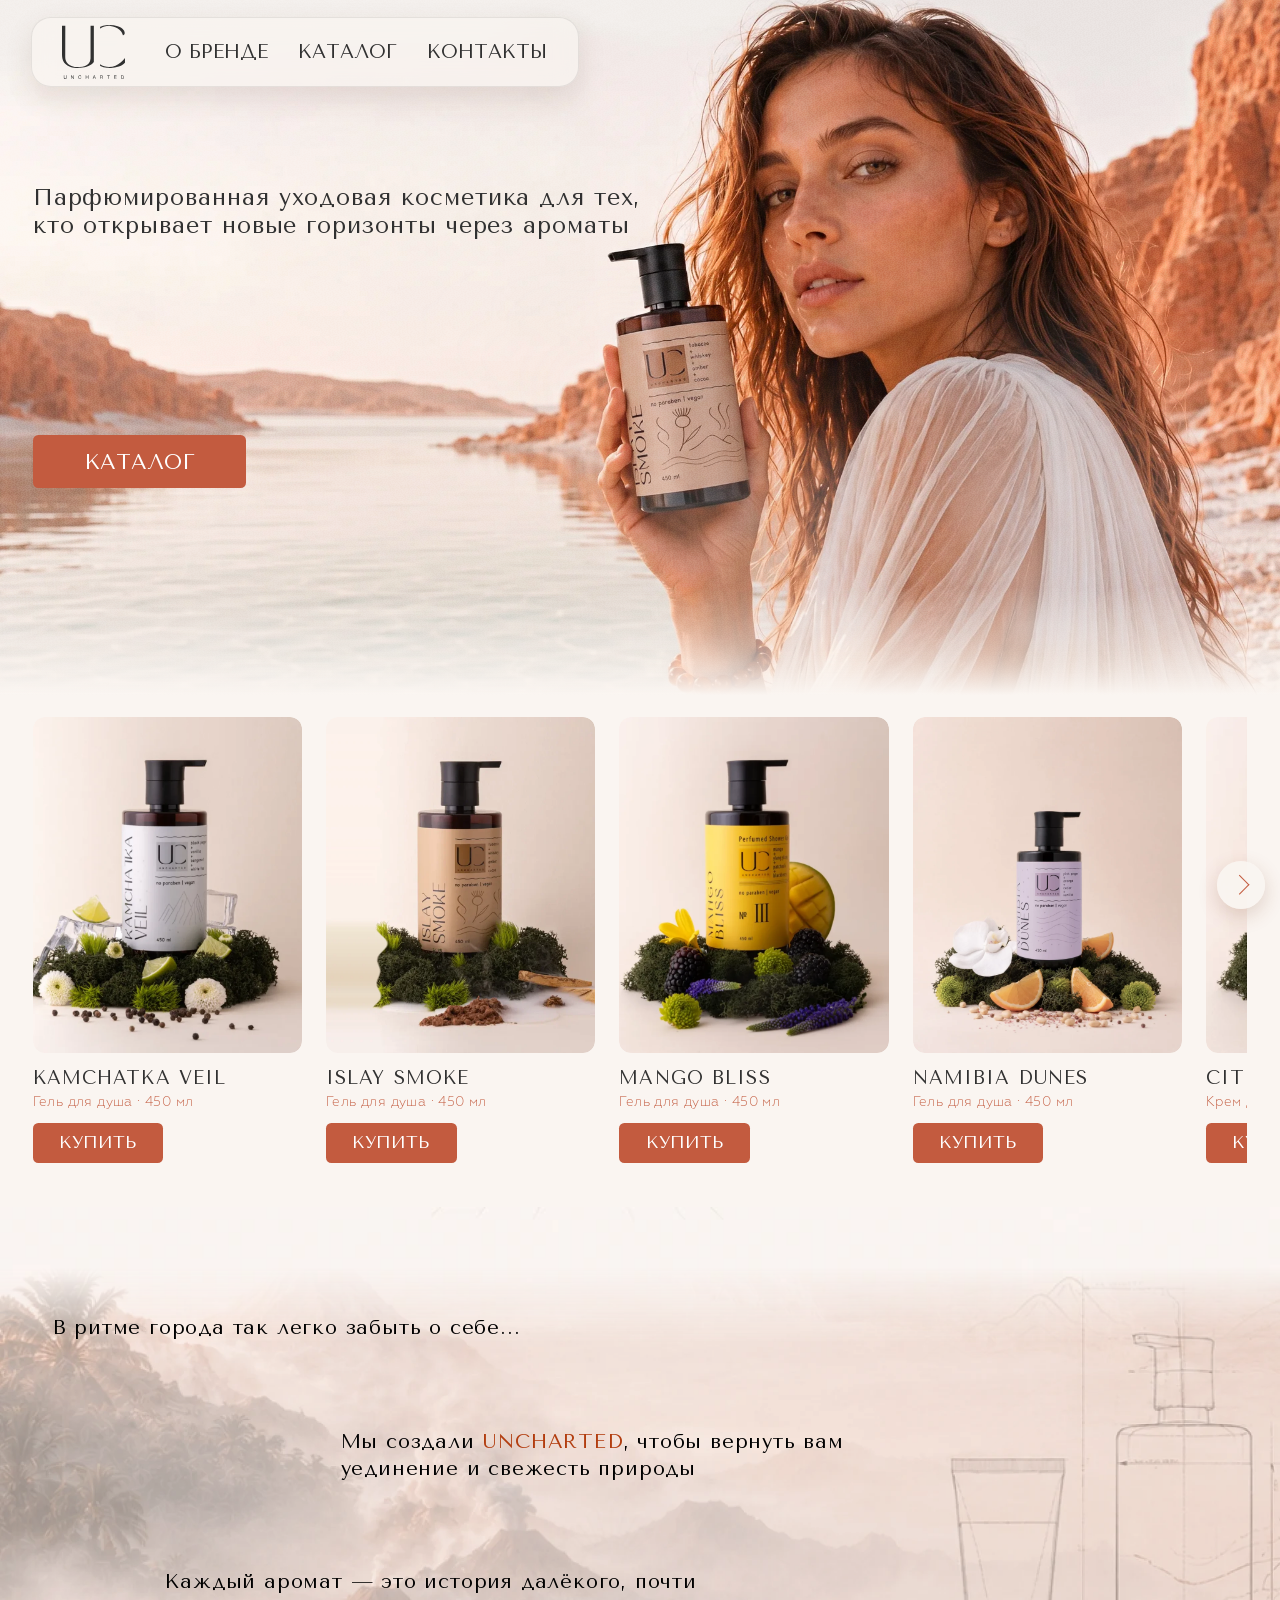
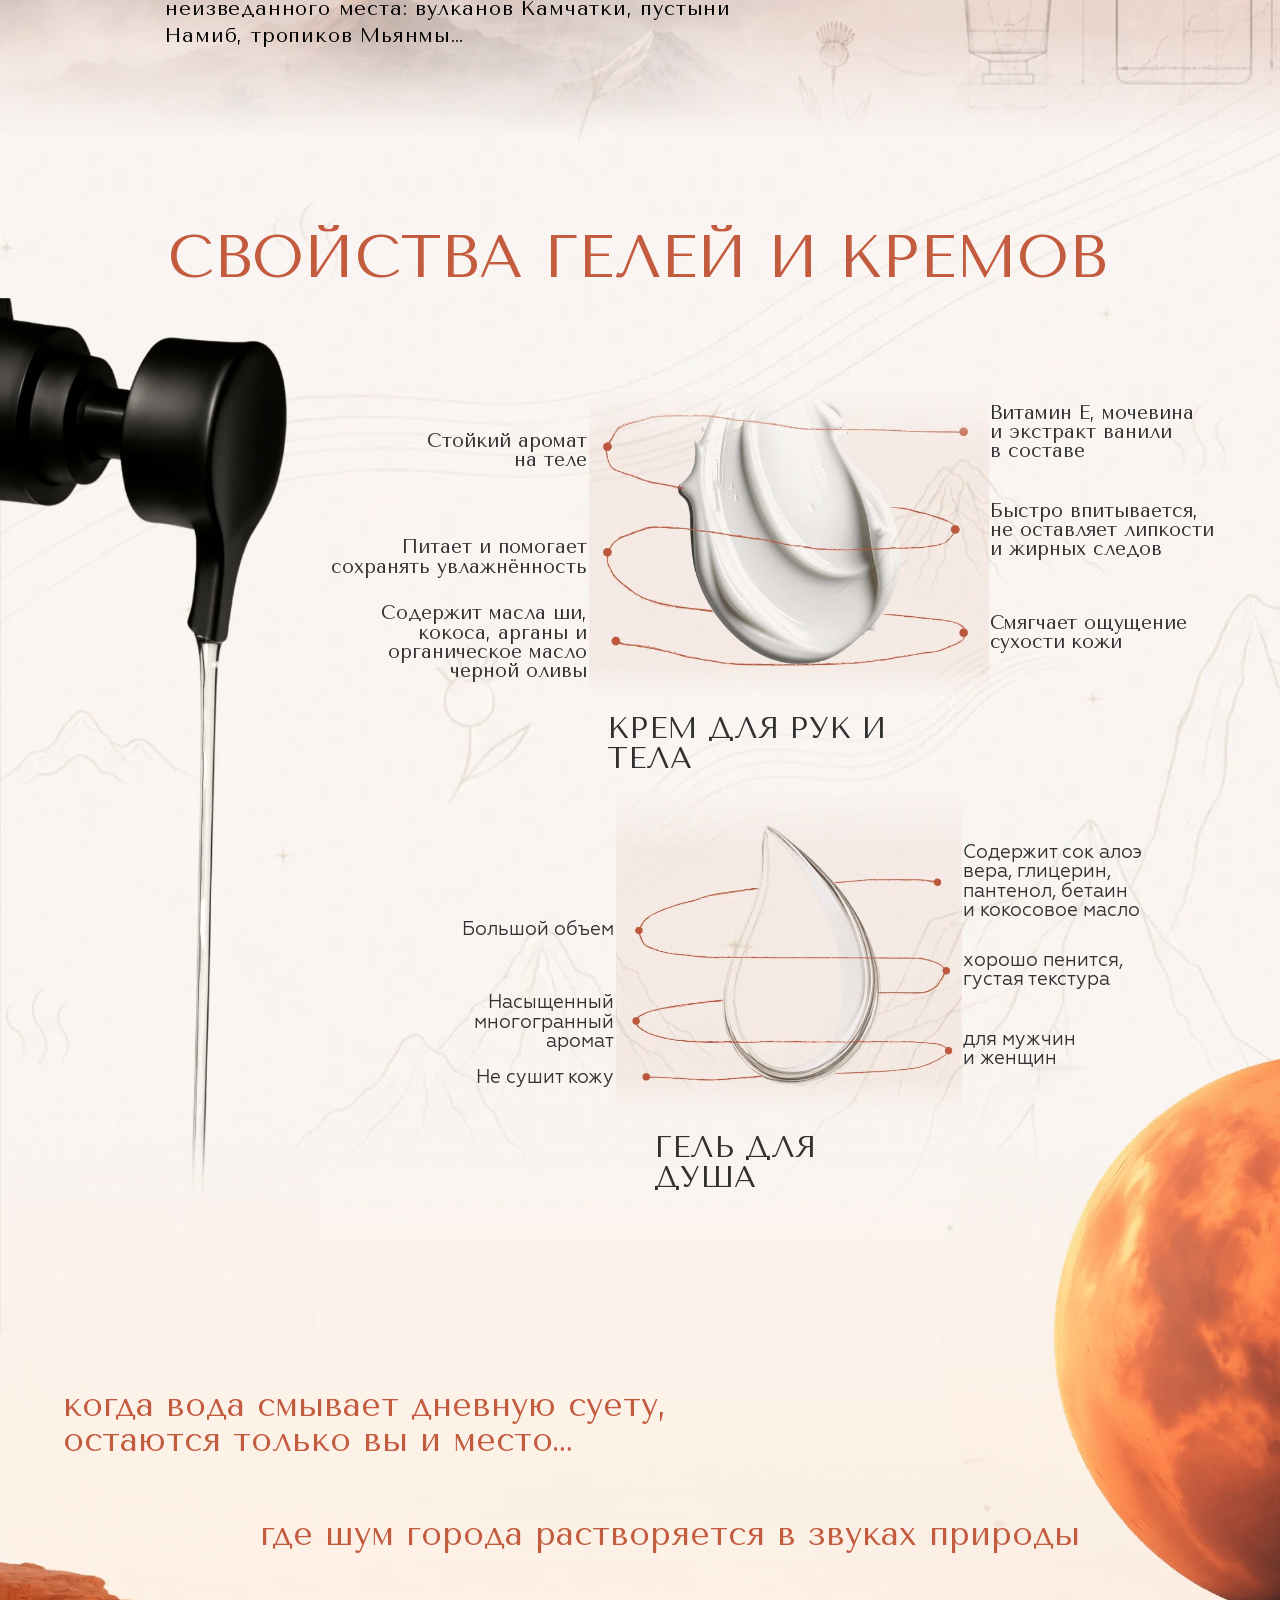
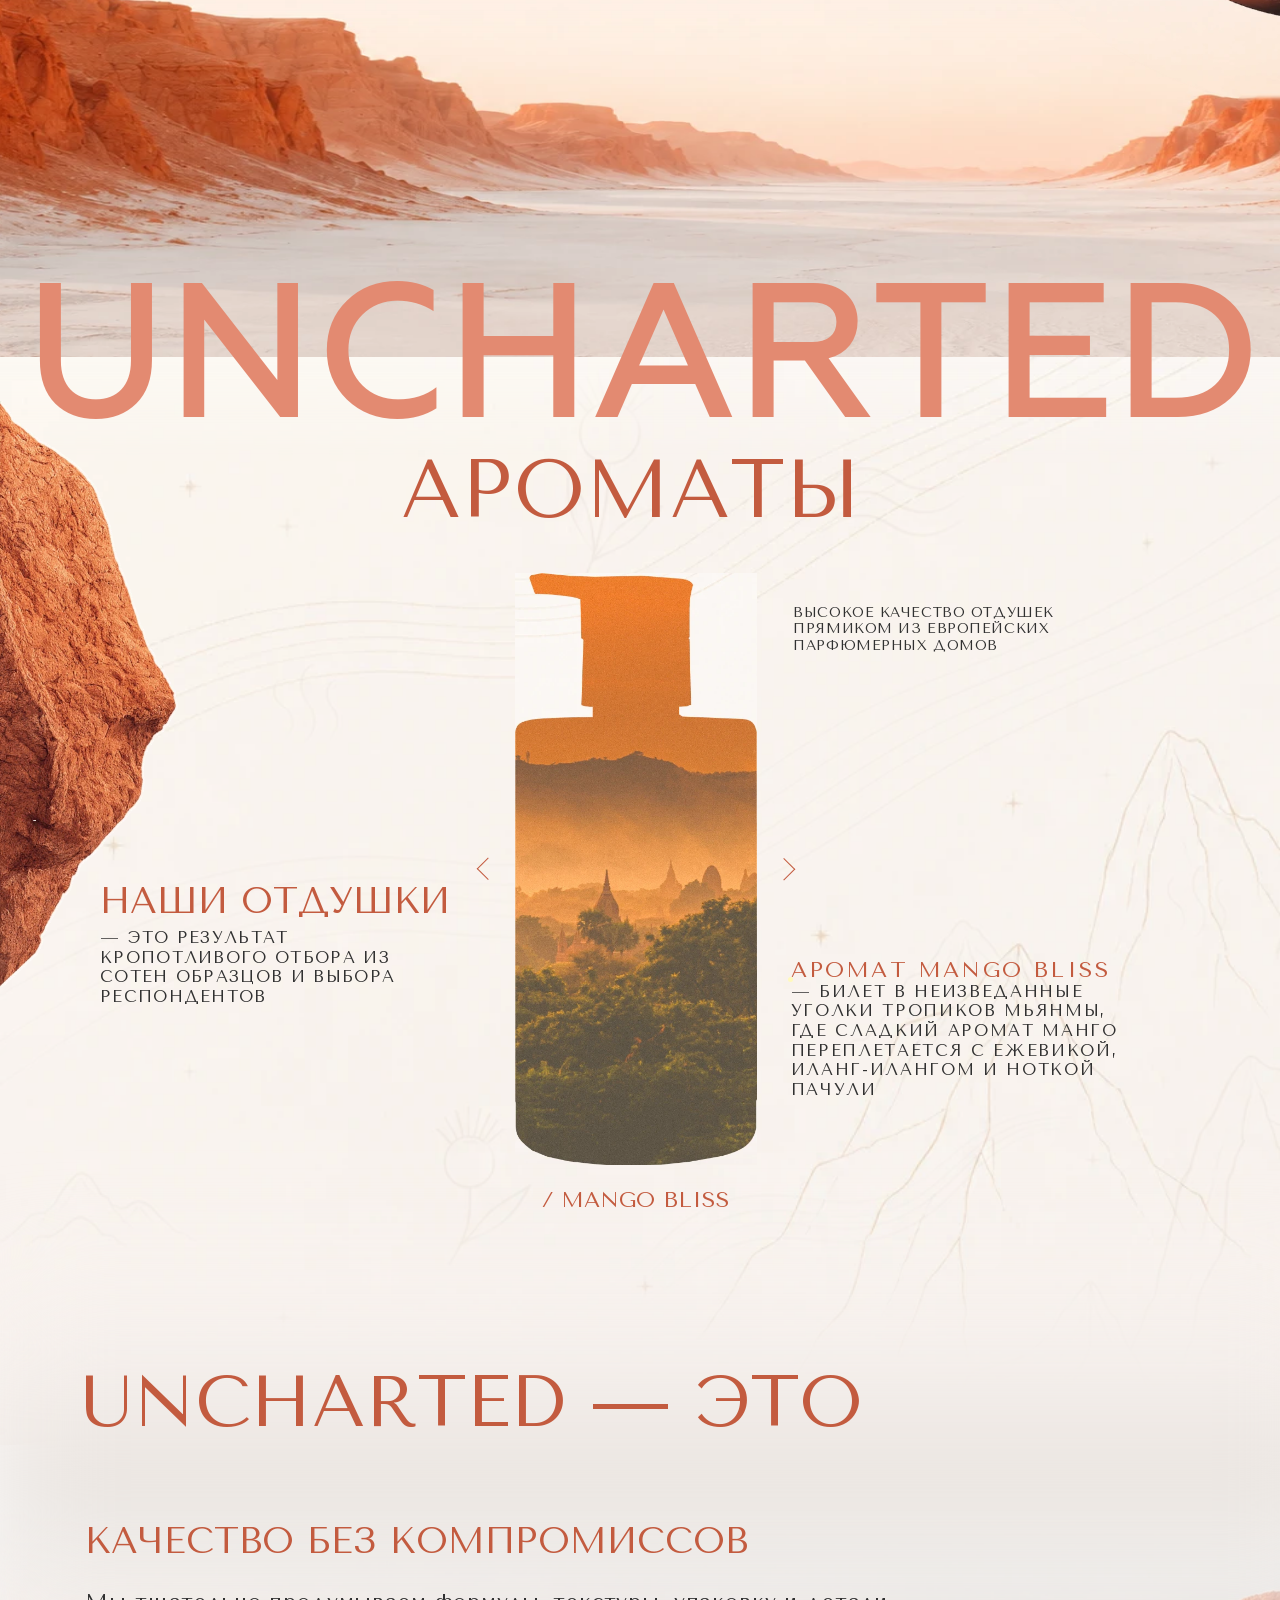
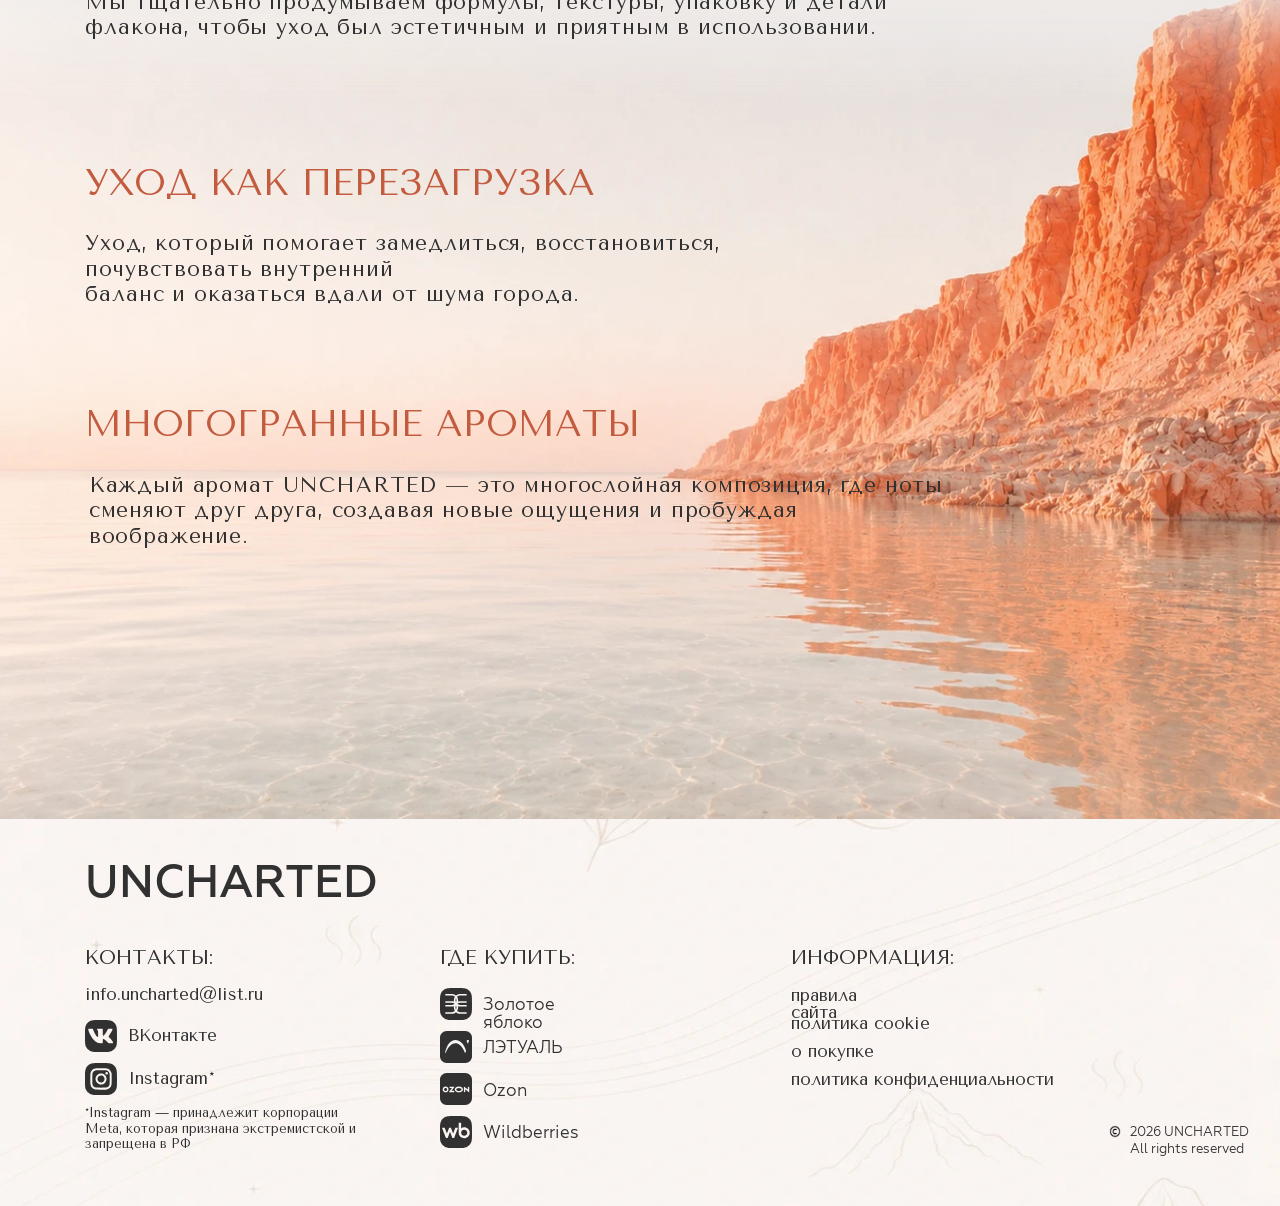
==== index.html @ 475e5008 "Align mobile intro text with background" ====
<!DOCTYPE html>
<html lang="ru">
<head>
<meta charset="UTF-8">
<meta name="viewport" content="width=device-width, initial-scale=1, viewport-fit=cover">
<title>UNCHARTED — парфюмированная уходовая косметика</title>
<meta name="description" content="UNCHARTED — парфюмированные гели для душа и кремы для рук и тела. Каждый аромат — история далёкого места: Камчатка, пустыня Намиб, тропики Мьянмы.">
<meta name="theme-color" content="#F1EBE6">
<link rel="canonical" href="https://unchartedcosmetics.ru/">
<meta property="og:title" content="UNCHARTED — парфюмированная уходовая косметика">
<meta property="og:description" content="Ароматы дальних, почти неизведанных мест: гели для душа и кремы для рук и тела.">
<meta property="og:type" content="website">
<meta property="og:url" content="https://unchartedcosmetics.ru/">
<meta property="og:image" content="https://unchartedcosmetics.ru/public/images/og.jpg">
<meta property="og:image:width" content="1200">
<meta property="og:image:height" content="630">
<meta property="og:locale" content="ru_RU">
<meta name="twitter:card" content="summary_large_image">
<meta name="twitter:title" content="UNCHARTED — парфюмированная уходовая косметика">
<meta name="twitter:description" content="Ароматы дальних, почти неизведанных мест: гели для душа и кремы для рук и тела.">
<meta name="twitter:image" content="https://unchartedcosmetics.ru/public/images/og.jpg">
<link rel="icon" type="image/svg+xml" href="public/images/logo.svg">
<link rel="preload" as="image" href="public/images/m/hero-woman.webp" media="(max-width: 768px)">
<link rel="preload" as="image" href="public/images/render/hero-woman.webp" media="(min-width: 1200px)">
<link rel="stylesheet" href="styles.css?v=20260717-2">
<link rel="stylesheet" href="mobile.css?v=20260717-15">
<link rel="stylesheet" href="anim.css?v=20260717-4">
<script type="application/ld+json">
{
  "@context": "https://schema.org",
  "@graph": [
    {
      "@type": "WebSite",
      "@id": "https://unchartedcosmetics.ru/#website",
      "url": "https://unchartedcosmetics.ru/",
      "name": "UNCHARTED",
      "description": "Парфюмированная уходовая косметика, вдохновлённая дальними местами.",
      "inLanguage": "ru-RU",
      "publisher": { "@id": "https://unchartedcosmetics.ru/#organization" }
    },
    {
      "@type": "Organization",
      "@id": "https://unchartedcosmetics.ru/#organization",
      "name": "UNCHARTED",
      "url": "https://unchartedcosmetics.ru/",
      "logo": "https://unchartedcosmetics.ru/public/images/logo.svg",
      "sameAs": [
        "https://vk.com/unchartedcosmetics",
        "https://www.instagram.com/uncharted_cosmetics/"
      ]
    }
  ]
}
</script>
</head>
<body>

<!-- фиксированная полупрозрачная шапка (Figma header) -->
<header class="topbar" id="topbar">
  <a class="tb-logo" href="#" data-scroll="0" aria-label="UNCHARTED — наверх"><img src="public/images/logo.svg" alt="UNCHARTED"></a>
  <nav class="tb-nav" aria-label="Основная навигация">
    <a class="tb-link" href="#" data-scroll="6849">о бренде</a>
    <a class="tb-link" href="catalog.html">каталог</a>
    <a class="tb-link" href="#" data-scroll="8428">контакты</a>
  </nav>
</header>

<main class="page" id="desktop-main">

  <!-- 521:582 catalog texture bg -->
  <img class="abs n582" src="public/images/521-582.webp" alt="" loading="lazy">

  <!-- hero bg — фото модели с флаконом (Figma 825:21) -->
  <div class="abs n591"></div>
  <canvas class="abs hero-grain" data-shader="grain"></canvas>
  <!-- атмосферный туман у модели (Magic FBM mist → MIST_FRAG) -->
  <canvas class="abs hero-fog" data-shader="fog"></canvas>

  <!-- 521:592 aromas bg -->
  <img class="abs n592" src="public/images/521-592.webp" alt="" loading="lazy">
  <div class="abs aromas-texture" aria-hidden="true"></div>

  <!-- 521:593 cream rectangle -->
  <div class="abs n593"></div>
  <div class="abs hero-fade"></div>

  <!-- 521:607 canyon valley bg -->
  <img class="abs n607" src="public/images/adj/521-607-adj.webp" alt="" loading="lazy">

  <!-- 521:608 gradient blur -->
  <div class="abs n608"></div>

  <!-- 521:609 -->
  <h1 class="t n609">Парфюмированная уходовая косметика для тех,<br>кто открывает новые горизонты через ароматы</h1>

  <!-- 521:610 каталог button -->
  <a class="btn n610" href="catalog.html"><span>каталог</span></a>

  <!-- 521:612 shore bg -->
  <img class="abs n612" src="public/images/521-612.webp" alt="" loading="lazy">

  <!-- 521:613 footer texture -->
  <img class="abs n613" src="public/images/521-613.webp" alt="" loading="lazy">

  <!-- декоративный фон интро: туманные пейзажи + лайн-арт эскизы (Figma 825:20) -->
  <img class="abs intro-bg" src="public/images/render/intro-bg.webp" alt="" loading="lazy">

  <!-- 521:617-619 intro -->
  <p class="t n617">В ритме города так легко забыть о себе...</p>
  <p class="t n618">Мы создали <span class="brand">UNCHARTED</span>, чтобы вернуть вам уединение и свежесть природы</p>
  <p class="t n619">Каждый аромат — это история далёкого, почти неизведанного места: вулканов Камчатки, пустыни Намиб, тропиков Мьянмы…</p>

  <!-- 521:620-624 aromas texts -->
  <p class="t up n620">НАШИ ОТДУШКИ</p>
  <p class="t up n621">— ЭТО результат<br>кропотливого отбора из<br>сотен образцов и выбора<br>респондентов</p>
  <p class="t n622">/ MANGO BLISS</p>
  <p class="t up n623">высокое качество отдушек прямиком из европейских парфюмерных домов</p>
  <p class="t up n624"><span class="ts4">аромат MANGO BLISS</span><br><span class="ts6">— </span><span class="ts7">билет в неизведанные<br>уголки тропиков мьянмы,<br>где сладкий аромат манго<br>переплетается с ежевикой,<br>иланг-илангом и ноткой<br>пачули</span></p>

  <!-- 521:625 bottle mask group -->
  <div class="abs n625 bottle-stage">
    <img class="bottle-fallback" src="public/images/render/bottle-625.webp" alt="" loading="lazy">
    <canvas class="bottle-canvas" data-shader="morph"></canvas>
    <button class="car-arrow car-prev" aria-label="Предыдущий аромат"></button>
    <button class="car-arrow car-next" aria-label="Следующий аромат"></button>
  </div>

  <!-- 521:628 dot -->
  <div class="abs n628"></div>

  <!-- 521:629 АРОМАТЫ -->
  <h2 class="t up n629" id="desktop-aromas-title">АРОМАТЫ</h2>

  <!-- 521:630 giant uncharted -->
  <p class="t up n630">uncharted</p>

  <!-- 521:631-637 UNCHARTED — ЭТО -->
  <p class="t n631">КАЧЕСТВО БЕЗ КОМПРОМИССОВ</p>
  <p class="t n632">МНОГОГРАННЫЕ АРОМАТЫ</p>
  <p class="t n633">УХОД КАК ПЕРЕЗАГРУЗКА</p>
  <h2 class="t n634">UNCHARTED — ЭТО</h2>
  <p class="t n635">Мы тщательно продумываем формулы, текстуры, упаковку и детали флакона, чтобы уход был эстетичным и приятным в использовании.</p>
  <p class="t n636">Каждый аромат UNCHARTED — это многослойная композиция, где ноты сменяют друг друга, создавая новые ощущения и пробуждая воображение.</p>
  <p class="t n637">Уход, который помогает замедлиться, восстановиться, почувствовать внутренний<br>баланс и оказаться вдали от шума города.</p>

  <!-- footer -->
  <p class="t up n638">uncharted</p>
  <p class="t up n639">Информация:</p>
  <a class="t n640" href="mailto:info.uncharted@list.ru">info.uncharted@list.ru</a>
  <a class="t n641" href="offer.html">о покупке</a>
  <a class="t n642" href="cookie.html">политика cookie</a>
  <a class="t n643" href="license.html">правила сайта</a>
  <a class="t n644" href="privacy.html">политика конфиденциальности</a>
  <a class="t n645" href="#" data-link="vk">ВКонтакте</a>
  <a class="t n646" href="#" data-link="instagram">Instagram<span class="social-asterisk" aria-hidden="true">*</span></a>
  <img class="abs n647" src="public/images/icon-647.svg" alt="" loading="lazy">
  <img class="abs n651" src="public/images/icon-651.svg" alt="" loading="lazy">
  <p class="t up n657">контакты:</p>
  <p class="t up n658">ГДЕ КУПИТЬ:</p>
  <p class="t n659">*Instagram — принадлежит корпорации Meta, которая признана экстремистской и запрещена в РФ</p>
  <img class="abs n660" src="public/images/icon-660.svg" alt="" loading="lazy">
  <a class="t shop n667" href="#" data-link="goldapple">Золотое яблоко</a>
  <a class="t shop n668" href="#" data-link="ozon">Ozon</a>
  <a class="t shop n669" href="#" data-link="letu">ЛЭТУАЛЬ</a>
  <a class="t shop n670" href="#" data-link="wildberries">Wildberries</a>
  <img class="abs n671" src="public/images/icon-671.svg" alt="" loading="lazy">
  <p class="t n675">2026 <span class="up">uncharted</span><br>All rights reserved</p>
  <img class="abs n676" src="public/images/521-677.png" alt="" loading="lazy">
  <img class="abs n680" src="public/images/icon-680.svg" alt="" loading="lazy">
  <img class="abs n684" src="public/images/icon-684.svg" alt="" loading="lazy">
  <img class="abs n687" src="public/images/icon-687.svg" alt="" loading="lazy">

  <!-- 521:690 red rock -->
  <img class="abs n690" src="public/images/render/rock-690.webp" alt="" loading="lazy">

  <!-- 521:692 -->
  <h2 class="t up n692">свойства гелей и кремов</h2>

  <!-- 521:693-696 → карусель всех продуктов (горизонтальный скролл) -->
  <section class="showcase" aria-label="Продукты UNCHARTED">
    <div class="sc-track">
      <article class="sc-card">
        <a class="sc-photo" href="catalog.html" aria-label="KAMCHATKA VEIL — гель для душа, открыть каталог"><img src="public/images/catalog/gel-450-kamchatka-veil.webp" alt="Гель для душа UNCHARTED KAMCHATKA VEIL, 450 мл" loading="lazy" width="880" height="1100"></a>
        <p class="sc-name">Kamchatka Veil</p>
        <p class="sc-meta">Гель для душа · 450 мл</p>
        <button class="sc-buy" type="button" data-buy>купить</button>
      </article>
      <article class="sc-card">
        <a class="sc-photo" href="catalog.html" aria-label="ISLAY SMOKE — гель для душа, открыть каталог"><img src="public/images/catalog/gel-450-islay-smoke.webp" alt="Гель для душа UNCHARTED ISLAY SMOKE, 450 мл" loading="lazy" width="880" height="1100"></a>
        <p class="sc-name">Islay Smoke</p>
        <p class="sc-meta">Гель для душа · 450 мл</p>
        <button class="sc-buy" type="button" data-buy>купить</button>
      </article>
      <article class="sc-card">
        <a class="sc-photo" href="catalog.html" aria-label="MANGO BLISS — гель для душа, открыть каталог"><img src="public/images/catalog/gel-450-mango-bliss.webp" alt="Гель для душа UNCHARTED MANGO BLISS, 450 мл" loading="lazy" width="880" height="1100"></a>
        <p class="sc-name">Mango Bliss</p>
        <p class="sc-meta">Гель для душа · 450 мл</p>
        <button class="sc-buy" type="button" data-buy>купить</button>
      </article>
      <article class="sc-card">
        <a class="sc-photo" href="catalog.html" aria-label="NAMIBIA DUNES — гель для душа, открыть каталог"><img src="public/images/catalog/gel-450-namibia-dunes.webp" alt="Гель для душа UNCHARTED NAMIBIA DUNES, 450 мл — флакон с апельсином и белой орхидеей" loading="lazy" width="880" height="1100"></a>
        <p class="sc-name">Namibia Dunes</p>
        <p class="sc-meta">Гель для душа · 450 мл</p>
        <button class="sc-buy" type="button" data-buy>купить</button>
      </article>
      <article class="sc-card">
        <a class="sc-photo" href="catalog.html" aria-label="CITRUS VETIVER — крем для рук и тела, открыть каталог"><img src="public/images/catalog/cream-450-citrus-vetiver.webp" alt="Крем для рук и тела UNCHARTED CITRUS VETIVER, 450 мл" loading="lazy" width="880" height="1100"></a>
        <p class="sc-name">Citrus Vetiver</p>
        <p class="sc-meta">Крем для рук и тела · 450 мл</p>
        <button class="sc-buy" type="button" data-buy>купить</button>
      </article>
      <article class="sc-card">
        <a class="sc-photo" href="catalog.html" aria-label="FROZEN BLACK PEPPER — крем для рук и тела, открыть каталог"><img src="public/images/catalog/cream-450-frozen-black-pepper.webp" alt="Крем для рук и тела UNCHARTED FROZEN BLACK PEPPER, 450 мл" loading="lazy" width="880" height="1100"></a>
        <p class="sc-name">Frozen Black Pepper</p>
        <p class="sc-meta">Крем для рук и тела · 450 мл</p>
        <button class="sc-buy" type="button" data-buy>купить</button>
      </article>
      <article class="sc-card">
        <a class="sc-photo" href="catalog.html" aria-label="SPICY FRANGIPANI — крем для рук и тела, открыть каталог"><img src="public/images/catalog/cream-450-spicy-frangipani.webp" alt="Крем для рук и тела UNCHARTED SPICY FRANGIPANI, 450 мл" loading="lazy" width="880" height="1100"></a>
        <p class="sc-name">Spicy Frangipani</p>
        <p class="sc-meta">Крем для рук и тела · 450 мл</p>
        <button class="sc-buy" type="button" data-buy>купить</button>
      </article>
      <article class="sc-card">
        <a class="sc-photo" href="catalog.html" aria-label="MANGO BLISS — крем для рук и тела, открыть каталог"><img src="public/images/catalog/cream-450-mango-bliss.webp" alt="Крем для рук и тела UNCHARTED MANGO BLISS, 450 мл" loading="lazy" width="880" height="1100"></a>
        <p class="sc-name">Mango Bliss</p>
        <p class="sc-meta">Крем для рук и тела · 450 мл</p>
        <button class="sc-buy" type="button" data-buy>купить</button>
      </article>
      <article class="sc-card">
        <a class="sc-photo" href="catalog.html" aria-label="ISLAY SMOKE — крем для рук и тела, открыть каталог"><img src="public/images/catalog/cream-450-islay-smoke.webp" alt="Крем для рук и тела UNCHARTED ISLAY SMOKE, 450 мл" loading="lazy" width="880" height="1100"></a>
        <p class="sc-name">Islay Smoke</p>
        <p class="sc-meta">Крем для рук и тела · 450 мл</p>
        <button class="sc-buy" type="button" data-buy>купить</button>
      </article>
      <article class="sc-card">
        <a class="sc-photo" href="catalog.html" aria-label="CITRUS VETIVER — крем для рук и тела 50 мл, открыть каталог"><img src="public/images/catalog/cream-50-citrus-vetiver.webp" alt="Крем для рук и тела UNCHARTED CITRUS VETIVER, 50 мл" loading="lazy" width="880" height="1100"></a>
        <p class="sc-name">Citrus Vetiver</p>
        <p class="sc-meta">Крем для рук и тела · 50 мл</p>
        <button class="sc-buy" type="button" data-buy>купить</button>
      </article>
      <article class="sc-card">
        <a class="sc-photo" href="catalog.html" aria-label="MANGO BLISS — крем для рук и тела 50 мл, открыть каталог"><img src="public/images/catalog/cream-50-mango-bliss.webp" alt="Крем для рук и тела UNCHARTED MANGO BLISS, 50 мл" loading="lazy" width="880" height="1100"></a>
        <p class="sc-name">Mango Bliss</p>
        <p class="sc-meta">Крем для рук и тела · 50 мл</p>
        <button class="sc-buy" type="button" data-buy>купить</button>
      </article>
      <article class="sc-card">
        <a class="sc-photo" href="catalog.html" aria-label="FROZEN BLACK PEPPER — крем для рук и тела 50 мл, открыть каталог"><img src="public/images/catalog/cream-50-frozen-black-pepper.webp" alt="Крем для рук и тела UNCHARTED FROZEN BLACK PEPPER, 50 мл" loading="lazy" width="880" height="1100"></a>
        <p class="sc-name">Frozen Black Pepper</p>
        <p class="sc-meta">Крем для рук и тела · 50 мл</p>
        <button class="sc-buy" type="button" data-buy>купить</button>
      </article>
      <article class="sc-card">
        <a class="sc-photo" href="catalog.html" aria-label="SPICY FRANGIPANI — крем для рук и тела 50 мл, открыть каталог"><img src="public/images/catalog/cream-50-spicy-frangipani.webp" alt="Крем для рук и тела UNCHARTED SPICY FRANGIPANI, 50 мл" loading="lazy" width="880" height="1100"></a>
        <p class="sc-name">Spicy Frangipani</p>
        <p class="sc-meta">Крем для рук и тела · 50 мл</p>
        <button class="sc-buy" type="button" data-buy>купить</button>
      </article>
    </div>
    <button class="sc-arrow sc-arrow--prev" type="button" aria-label="Прокрутить назад" hidden></button>
    <button class="sc-arrow sc-arrow--next" type="button" aria-label="Прокрутить вперёд"></button>
    <div class="sc-bar"><div class="sc-thumb"></div></div>
  </section>

  <!-- 521:698 gradient blur -->
  <div class="abs n698"></div>

  <!-- 521:697 gel pump + WebGL-течение струи -->
  <div class="abs n697 pump-stage">
    <img class="pump-fallback" src="public/images/render/pump-697.webp" alt="" loading="lazy">
    <canvas class="pump-canvas" data-shader="flow"></canvas>
  </div>

  <!-- 521:731 planet -->
  <img class="abs n731" src="public/images/render/planet-731.webp" alt="" loading="lazy">

  <!-- gel/cream diagrams — подписи точь-в-точь по макету (Figma) -->
  <img class="abs geldiag" src="public/images/render/geldiag.webp" alt="" loading="lazy">
  <img class="abs creamdiag" src="public/images/render/creamdiag.webp" alt="" loading="lazy">
  <!-- КРЕМ (белый мазок) -->
  <p class="t lbl n705">Стойкий аромат<br>на теле</p>
  <p class="t lbl n706">Питает и помогает<br>сохранять увлажнённость</p>
  <p class="t lbl n700">Содержит масла ши,<br>кокоса, арганы и<br>органическое масло<br>черной оливы</p>
  <p class="t lbl n730">Витамин Е, мочевина<br>и экстракт ванили<br>в составе</p>
  <p class="t lbl n703">Быстро впитывается,<br>не оставляет липкости<br>и жирных следов</p>
  <p class="t lbl n699">Смягчает ощущение<br>сухости кожи</p>
  <!-- ГЕЛЬ (капля) -->
  <p class="t lbl geo n721">Большой объем</p>
  <p class="t lbl geo n722">Насыщенный<br>многогранный<br>аромат</p>
  <p class="t lbl geo n723">Не сушит кожу</p>
  <p class="t lbl geo n728">Содержит сок алоэ<br>вера, глицерин,<br>пантенол, бетаин<br>и кокосовое масло</p>
  <p class="t lbl geo n727">хорошо пенится,<br>густая текстура</p>
  <p class="t lbl geo n724">для мужчин<br>и женщин</p>
  <p class="t up n725">гель для душа</p>
  <p class="t up n726">крем для рук и тела</p>

  <!-- 521:729 quote — левый флаг + вторая фраза со сдвигом вправо-вниз (по макету) -->
  <p class="t n729a">когда вода смывает дневную суету,<br>остаются только вы и место…</p>
  <p class="t n729b">где шум города растворяется в звуках природы</p>

</main>

<div class="m">

  <header class="m-topbar">
    <a class="m-top-logo" href="index.html" aria-label="UNCHARTED — на главную"><img src="public/images/logo.svg" alt="UNCHARTED"></a>
    <nav class="m-top-nav" aria-label="Основная навигация">
      <a href="#m-about">о бренде</a>
      <a href="catalog.html">каталог</a>
      <a href="#m-contacts">контакты</a>
    </nav>
  </header>

  <main class="m-main" id="mobile-main">

  <section class="m-hero">
    <img class="m-hero-bg" src="public/images/m/hero-woman.webp" alt="">
    <div class="m-hero-inner m-rv">
      <h1 class="m-hero-text">Парфюмированная уходовая косметика для&nbsp;тех, кто открывает новые горизонты через&nbsp;ароматы</h1>
      <a class="m-btn" href="catalog.html">каталог</a>
    </div>
  </section>

  <section class="m-catalog" aria-label="Каталог UNCHARTED">
    <div class="m-product-row m-rv" role="region" aria-label="Все продукты UNCHARTED" tabindex="0">
      <article class="m-product-card">
        <a class="m-product-photo" href="catalog.html" aria-label="Kamchatka Veil — гель для душа, открыть каталог"><img src="public/images/catalog/gel-450-kamchatka-veil.webp" alt="Гель для душа UNCHARTED KAMCHATKA VEIL, 450 мл" loading="lazy" width="880" height="1100"></a>
        <button class="m-product-buy" type="button" data-buy>купить</button>
      </article>
      <article class="m-product-card">
        <a class="m-product-photo" href="catalog.html" aria-label="Islay Smoke — гель для душа, открыть каталог"><img src="public/images/catalog/gel-450-islay-smoke.webp" alt="Гель для душа UNCHARTED ISLAY SMOKE, 450 мл" loading="lazy" width="880" height="1100"></a>
        <button class="m-product-buy" type="button" data-buy>купить</button>
      </article>
      <article class="m-product-card">
        <a class="m-product-photo" href="catalog.html" aria-label="Mango Bliss — гель для душа, открыть каталог"><img src="public/images/catalog/gel-450-mango-bliss.webp" alt="Гель для душа UNCHARTED MANGO BLISS, 450 мл" loading="lazy" width="880" height="1100"></a>
        <button class="m-product-buy" type="button" data-buy>купить</button>
      </article>
      <article class="m-product-card">
        <a class="m-product-photo" href="catalog.html" aria-label="Namibia Dunes — гель для душа, 450 мл, открыть каталог"><img src="public/images/catalog/gel-450-namibia-dunes.webp" alt="Гель для душа UNCHARTED NAMIBIA DUNES, 450 мл — флакон с апельсином и белой орхидеей" loading="lazy" width="880" height="1100"></a>
        <button class="m-product-buy" type="button" data-buy>купить</button>
      </article>
      <article class="m-product-card">
        <a class="m-product-photo" href="catalog.html" aria-label="Citrus Vetiver — крем для рук и тела, открыть каталог"><img src="public/images/catalog/cream-450-citrus-vetiver.webp" alt="Крем для рук и тела UNCHARTED CITRUS VETIVER, 450 мл" loading="lazy" width="880" height="1100"></a>
        <button class="m-product-buy" type="button" data-buy>купить</button>
      </article>
      <article class="m-product-card">
        <a class="m-product-photo" href="catalog.html" aria-label="Frozen Black Pepper — крем для рук и тела, 450 мл, открыть каталог"><img src="public/images/catalog/cream-450-frozen-black-pepper.webp" alt="Крем для рук и тела UNCHARTED FROZEN BLACK PEPPER, 450 мл" loading="lazy" width="880" height="1100"></a>
        <button class="m-product-buy" type="button" data-buy>купить</button>
      </article>
      <article class="m-product-card">
        <a class="m-product-photo" href="catalog.html" aria-label="Spicy Frangipani — крем для рук и тела, 450 мл, открыть каталог"><img src="public/images/catalog/cream-450-spicy-frangipani.webp" alt="Крем для рук и тела UNCHARTED SPICY FRANGIPANI, 450 мл" loading="lazy" width="880" height="1100"></a>
        <button class="m-product-buy" type="button" data-buy>купить</button>
      </article>
      <article class="m-product-card">
        <a class="m-product-photo" href="catalog.html" aria-label="Mango Bliss — крем для рук и тела, 450 мл, открыть каталог"><img src="public/images/catalog/cream-450-mango-bliss.webp" alt="Крем для рук и тела UNCHARTED MANGO BLISS, 450 мл" loading="lazy" width="880" height="1100"></a>
        <button class="m-product-buy" type="button" data-buy>купить</button>
      </article>
      <article class="m-product-card">
        <a class="m-product-photo" href="catalog.html" aria-label="Islay Smoke — крем для рук и тела, 450 мл, открыть каталог"><img src="public/images/catalog/cream-450-islay-smoke.webp" alt="Крем для рук и тела UNCHARTED ISLAY SMOKE, 450 мл" loading="lazy" width="880" height="1100"></a>
        <button class="m-product-buy" type="button" data-buy>купить</button>
      </article>
      <article class="m-product-card">
        <a class="m-product-photo" href="catalog.html" aria-label="Citrus Vetiver — крем для рук и тела, 50 мл, открыть каталог"><img src="public/images/catalog/cream-50-citrus-vetiver.webp" alt="Крем для рук и тела UNCHARTED CITRUS VETIVER, 50 мл" loading="lazy" width="880" height="1100"></a>
        <button class="m-product-buy" type="button" data-buy>купить</button>
      </article>
      <article class="m-product-card">
        <a class="m-product-photo" href="catalog.html" aria-label="Mango Bliss — крем для рук и тела, 50 мл, открыть каталог"><img src="public/images/catalog/cream-50-mango-bliss.webp" alt="Крем для рук и тела UNCHARTED MANGO BLISS, 50 мл" loading="lazy" width="880" height="1100"></a>
        <button class="m-product-buy" type="button" data-buy>купить</button>
      </article>
      <article class="m-product-card">
        <a class="m-product-photo" href="catalog.html" aria-label="Frozen Black Pepper — крем для рук и тела, 50 мл, открыть каталог"><img src="public/images/catalog/cream-50-frozen-black-pepper.webp" alt="Крем для рук и тела UNCHARTED FROZEN BLACK PEPPER, 50 мл" loading="lazy" width="880" height="1100"></a>
        <button class="m-product-buy" type="button" data-buy>купить</button>
      </article>
      <article class="m-product-card">
        <a class="m-product-photo" href="catalog.html" aria-label="Spicy Frangipani — крем для рук и тела, 50 мл, открыть каталог"><img src="public/images/catalog/cream-50-spicy-frangipani.webp" alt="Крем для рук и тела UNCHARTED SPICY FRANGIPANI, 50 мл" loading="lazy" width="880" height="1100"></a>
        <button class="m-product-buy" type="button" data-buy>купить</button>
      </article>
    </div>
    <div class="m-intro" id="m-about">
      <p class="m-intro-line m-intro-line--one m-rv">В ритме города так легко забыть о себе...</p>
      <p class="m-intro-line m-intro-line--two m-rv">Мы создали <span class="m-brand">UNCHARTED</span>, чтобы вернуть вам уединение и&nbsp;свежесть природы</p>
      <p class="m-intro-line m-intro-line--three m-rv">Каждый аромат — это история далёкого, почти неизведанного места: вулканов Камчатки, пустыни Намиб, тропиков Мьянмы…</p>
    </div>
    <span id="m-catalog" class="m-anchor"></span>
  </section>

  <section class="m-props">
    <h2 class="m-h m-rv">свойства гелей и&nbsp;кремов</h2>
    <div class="m-prop-diagram m-prop-diagram--cream m-rv">
      <div class="m-prop-figure" aria-hidden="true">
        <img class="m-prop-lines" src="public/images/m/props-cream-lines.svg" alt="">
        <img class="m-prop-drop m-prop-drop--cream" src="public/images/m/props-cream.webp" alt="">
        <span class="m-prop-dot m-prop-dot--lt"></span>
        <span class="m-prop-dot m-prop-dot--rt"></span>
        <span class="m-prop-dot m-prop-dot--lm"></span>
        <span class="m-prop-dot m-prop-dot--rm"></span>
        <span class="m-prop-dot m-prop-dot--lb"></span>
        <span class="m-prop-dot m-prop-dot--rb"></span>
      </div>
      <ul class="m-prop-labels">
        <li class="m-prop-label m-prop-label--left m-prop-label--top">стойкий<br>аромат<br>на теле</li>
        <li class="m-prop-label m-prop-label--left m-prop-label--middle">обновляет<br>липидный<br>слой кожи</li>
        <li class="m-prop-label m-prop-label--left m-prop-label--bottom">быстро<br>впитывается,<br>не оставляя<br>липкости</li>
        <li class="m-prop-label m-prop-label--right m-prop-label--top">смягчает<br>ощущение<br>сухости</li>
        <li class="m-prop-label m-prop-label--right m-prop-label--middle">натуральные<br>компоненты</li>
        <li class="m-prop-label m-prop-label--right m-prop-label--bottom">питает<br>и помогает<br>сохранять<br>увлажнённость</li>
      </ul>
      <p class="m-prop-name">крем для рук и тела</p>
    </div>
    <div class="m-prop-diagram m-prop-diagram--gel m-rv">
      <div class="m-prop-figure" aria-hidden="true">
        <img class="m-prop-lines" src="public/images/m/props-gel-lines.svg" alt="">
        <span class="m-prop-drop-fill"></span>
        <img class="m-prop-drop m-prop-drop--gel" src="public/images/m/props-gel.webp" alt="">
        <span class="m-prop-dot m-prop-dot--lt"></span>
        <span class="m-prop-dot m-prop-dot--rt"></span>
        <span class="m-prop-dot m-prop-dot--lm"></span>
        <span class="m-prop-dot m-prop-dot--rm"></span>
        <span class="m-prop-dot m-prop-dot--lb"></span>
        <span class="m-prop-dot m-prop-dot--rb"></span>
      </div>
      <ul class="m-prop-labels m-prop-labels--geo">
        <li class="m-prop-label m-prop-label--left m-prop-label--top">насыщенный<br>многогранный<br>аромат</li>
        <li class="m-prop-label m-prop-label--left m-prop-label--middle">большой<br>объем</li>
        <li class="m-prop-label m-prop-label--left m-prop-label--bottom">натуральные<br>компоненты</li>
        <li class="m-prop-label m-prop-label--right m-prop-label--top">хорошо<br>пенится</li>
        <li class="m-prop-label m-prop-label--right m-prop-label--middle">густая<br>текстура</li>
        <li class="m-prop-label m-prop-label--right m-prop-label--bottom">не сушит<br>кожу</li>
      </ul>
      <p class="m-prop-name">гель для душа</p>
    </div>
  </section>

  <section class="m-shore">
    <img class="m-pump" src="public/images/m/pump-cutout.webp" alt="" loading="lazy">
    <img class="m-pump m-pump-head" src="public/images/m/pump-cutout.webp" alt="" loading="lazy">
    <p class="m-quote m-quote--one m-rv">когда вода смывает дневную<br>суету, остаются только вы<br>и место...</p>
    <p class="m-quote m-quote--two m-rv">где шум города растворяется в<br>звуках природы</p>
    <img class="m-shore-ridge" src="public/images/m/shore.webp" alt="" loading="lazy">
    <p class="m-shore-word" aria-hidden="true">uncharted</p>
  </section>

  <section class="m-aromas" aria-labelledby="mobile-aromas-title">
    <h2 class="m-h2" id="mobile-aromas-title">АРОМАТЫ</h2>
    <div class="m-aroma-board m-rv">
      <div class="m-car">
        <button class="m-car-arrow m-car-prev" aria-label="Предыдущий аромат"></button>
        <div class="m-car-stage">
          <img class="m-car-img is-on" src="public/images/m/bottle-mango.webp" alt="Флакон в форме пейзажа аромата">
          <img class="m-car-img" src="public/images/m/bottle-mango.webp" alt="" aria-hidden="true">
        </div>
        <button class="m-car-arrow m-car-next" aria-label="Следующий аромат"></button>
      </div>
      <p class="m-car-caption fade-swap">/ MANGO BLISS</p>
      <div class="m-car-dots" aria-hidden="true">
        <span class="is-active"></span><span></span><span></span><span></span><span></span>
      </div>
      <p class="m-car-desc fade-swap">АРОМАТ MANGO BLISS — БИЛЕТ В НЕИЗВЕДАННЫЕ УГОЛКИ ТРОПИКОВ МЬЯНМЫ, ГДЕ СЛАДКИЙ АРОМАТ МАНГО ПЕРЕПЛЕТАЕТСЯ С ЕЖЕВИКОЙ, ИЛАНГ-ИЛАНГОМ И НОТКОЙ ПАЧУЛИ</p>
    </div>
    <span class="m-aromas-scrollbar" aria-hidden="true"></span>
  </section>

  <section class="m-eto">
    <h2 class="m-h2 m-h2--dark m-rv">UNCHARTED — ЭТО</h2>
    <article class="m-thesis m-rv">
      <p class="m-thesis-h">КАЧЕСТВО БЕЗ КОМПРОМИССОВ</p>
      <p class="m-thesis-t">Мы тщательно продумываем формулы, текстуры, упаковку и детали флакона, чтобы уход был эстетичным и приятным в использовании.</p>
    </article>
    <article class="m-thesis m-rv">
      <p class="m-thesis-h">УХОД КАК ПЕРЕЗАГРУЗКА</p>
      <p class="m-thesis-t">Уход, который помогает замедлиться, восстановиться, почувствовать внутренний баланс и оказаться вдали от шума города.</p>
    </article>
    <article class="m-thesis m-rv">
      <p class="m-thesis-h">МНОГОГРАННЫЕ АРОМАТЫ</p>
      <p class="m-thesis-t">Каждый аромат UNCHARTED — это многослойная композиция, где ноты сменяют друг друга, создавая новые ощущения и пробуждая воображение.</p>
    </article>
  </section>

  </main>

  <footer class="m-footer" id="m-contacts">
    <p class="m-wordmark">uncharted</p>
    <div class="m-foot-groups">
      <div class="m-foot-group">
        <p class="m-foot-h">контакты:</p>
        <a class="m-foot-mail" href="mailto:info.uncharted@list.ru">info.uncharted@list.ru</a>
        <a class="m-foot-row" href="#" data-link="vk"><img src="public/images/icon-647.svg" alt="">ВКонтакте</a>
        <a class="m-foot-row" href="#" data-link="instagram"><img src="public/images/icon-651.svg" alt=""><span class="m-foot-social-label">Instagram<span class="m-social-asterisk" aria-hidden="true">*</span></span></a>
        <p class="m-foot-note">*Instagram — принадлежит корпорации Meta, которая признана экстремистской и запрещена в РФ</p>
      </div>
      <div class="m-foot-group">
        <p class="m-foot-h">ГДЕ КУПИТЬ:</p>
        <a class="m-foot-row m-geo" href="#" data-link="goldapple"><img src="public/images/icon-660.svg" alt="">Золотое яблоко</a>
        <a class="m-foot-row m-geo" href="#" data-link="letu"><span class="m-letu"><img src="public/images/icon-684.svg" alt=""><img class="m-letu-glyph" src="public/images/icon-687.svg" alt=""></span>ЛЭТУАЛЬ</a>
        <a class="m-foot-row m-geo" href="#" data-link="ozon"><img src="public/images/icon-680.svg" alt="">Ozon</a>
        <a class="m-foot-row m-geo" href="#" data-link="wildberries"><img src="public/images/icon-671.svg" alt="">Wildberries</a>
      </div>
      <div class="m-foot-group">
        <p class="m-foot-h">Информация:</p>
        <ul class="m-foot-list">
          <li><a href="license.html">правила сайта</a></li>
          <li><a href="cookie.html">политика cookie</a></li>
          <li><a href="offer.html">о покупке на маркетплейсах</a></li>
          <li><a href="privacy.html">политика конфиденциальности</a></li>
        </ul>
      </div>
    </div>
    <div class="m-copy">
      <p>2026 <span class="m-up">uncharted</span> · All rights reserved</p>
    </div>
  </footer>

</div>

<p class="sr-only" id="aromaStatus" aria-live="polite" aria-atomic="true"></p>

<div class="buy-modal" id="buyModal" hidden>
  <div class="buy-overlay" data-close></div>
  <div class="buy-card" role="dialog" aria-modal="true" aria-labelledby="buyTitle">
    <button class="buy-close" data-close aria-label="Закрыть">&#10005;</button>
    <p class="buy-title" id="buyTitle">ГДЕ КУПИТЬ</p>
    <p class="buy-product" data-buy-product></p>
    <a class="buy-row" data-link="goldapple" href="#" target="_blank" rel="noopener"><img src="public/images/icon-660.svg" alt="">Золотое яблоко</a>
    <a class="buy-row" data-link="letu" href="#" target="_blank" rel="noopener"><span class="buy-letu"><img src="public/images/icon-684.svg" alt=""><img class="buy-letu-glyph" src="public/images/icon-687.svg" alt=""></span>ЛЭТУАЛЬ</a>
    <a class="buy-row" data-link="ozon" href="#" target="_blank" rel="noopener"><img src="public/images/icon-680.svg" alt="">Ozon</a>
    <a class="buy-row" data-link="wildberries" href="#" target="_blank" rel="noopener"><img src="public/images/icon-671.svg" alt="">Wildberries</a>
    <p class="buy-legal">Сайт не принимает заказы и оплату. Условия покупки, доставки, возврата и обработки данных определяет выбранный маркетплейс и продавец товара.</p>
  </div>
</div>

<script>
(function () {
  var page = document.querySelector('.page');
  var bar  = document.getElementById('topbar');
  function fit() {
    var w = document.documentElement.clientWidth;
    var z = w > 768 ? (w / 1920) : '';
    page.style.zoom = z;
    if (bar) bar.style.zoom = z;
  }
  window.addEventListener('resize', fit);
  fit();
})();
</script>
<script src="shaders.js" defer></script><script src="app.js?v=20260717-6" defer></script>
</body>
</html>
---- styles.css ----
/* ============ Fonts ============ */
/* Tenor Sans — Google Fonts (cyrillic / latin-ext / latin) */
@font-face {
  font-family: 'Tenor Sans';
  font-style: normal;
  font-weight: 400;
  src: url('fonts/tenor-sans-cyrillic.woff2') format('woff2');
  unicode-range: U+0301, U+0400-045F, U+0490-0491, U+04B0-04B1, U+2116;
}
@font-face {
  font-family: 'Tenor Sans';
  font-style: normal;
  font-weight: 400;
  src: url('fonts/tenor-sans-latin-ext.woff2') format('woff2');
  unicode-range: U+0100-02BA, U+02BD-02C5, U+02C7-02CC, U+02CE-02D7, U+02DD-02FF, U+0304, U+0308, U+0329, U+1D00-1DBF, U+1E00-1E9F, U+1EF2-1EFF, U+2020, U+20A0-20AB, U+20AD-20C0, U+2113, U+2C60-2C7F, U+A720-A7FF;
}
@font-face {
  font-family: 'Tenor Sans';
  font-style: normal;
  font-weight: 400;
  src: url('fonts/tenor-sans-latin.woff2') format('woff2');
  unicode-range: U+0000-00FF, U+0131, U+0152-0153, U+02BB-02BC, U+02C6, U+02DA, U+02DC, U+0304, U+0308, U+0329, U+2000-206F, U+20AC, U+2122, U+2191, U+2193, U+2212, U+2215, U+FEFF, U+FFFD;
}
@font-face {
  font-family: 'Geometria';
  font-style: normal;
  font-weight: 300;
  src: url('fonts/geometria-light.woff2') format('woff2'), url('fonts/geometria_light.otf') format('opentype');
}
@font-face {
  font-family: 'Geometria';
  font-style: normal;
  font-weight: 400;
  src: url('fonts/geometria-regular.woff2') format('woff2'), url('fonts/geometria-regular.ttf') format('truetype');
}
@font-face {
  font-family: 'Geometria';
  font-style: normal;
  font-weight: 500;
  src: url('fonts/geometria-medium.woff2') format('woff2'), url('fonts/geometria_medium.otf') format('opentype');
}

/* ============ Base ============ */
* { margin: 0; padding: 0; box-sizing: border-box; -webkit-font-smoothing: antialiased; }
body { background: #fff; }

.sr-only {
  position: absolute !important;
  width: 1px !important;
  height: 1px !important;
  padding: 0 !important;
  margin: -1px !important;
  overflow: hidden !important;
  clip: rect(0, 0, 0, 0) !important;
  white-space: nowrap !important;
  border: 0 !important;
}

.page {
  position: relative;
  width: 1920px;
  height: 9009.6px;
  background: #fff;
  overflow: hidden;
  font-family: 'Tenor Sans', sans-serif;
}

.abs { position: absolute; }
img.abs { display: block; }

.t {
  position: absolute;
  font-family: 'Tenor Sans', sans-serif;
  font-weight: 400;
  color: #313131;
  white-space: pre-wrap;
}
.up { text-transform: uppercase; }
a.t, a.btn { color: #313131; text-decoration: none; }
.social-asterisk {
  display: inline;
  margin-left: .08em;
  color: inherit;
  font-size: 1em;
  line-height: inherit;
  vertical-align: baseline;
}
.nav-link, .btn, [data-scroll], [data-buy], [data-link] { cursor: pointer; }
.accent { color: #C35B3F; }

/* ============ Buttons (Frame 402/403/389) ============ */
.btn {
  position: absolute;
  display: flex;
  justify-content: center;
  align-items: center;
  width: 320px;
  padding: 24px 16px;
  background: #C35B3F;
  border-radius: 8px;
}
.btn span {
  font-family: 'Tenor Sans', sans-serif;
  font-size: 32px;
  line-height: 1;
  text-transform: uppercase;
  color: #fff;
}

/* ============ 521:582 catalog texture bg ============ */
.n582 { left: 0; top: 1810px; width: 1920px; height: 2499px; }

/* ============ hero bg — фото модели с флаконом (Figma 825:21) ============ */
.n591 {
  left: 0; top: 0; width: 1920px; height: 1043px;
  background-image: url('public/images/render/hero-woman.webp');
  background-size: cover;
  background-position: 50% 16%;
}

/* 521:592 aromas bg */
.n592 { left: 0; top: 5336px; width: 1920px; height: 1632px; }

/* Более плотный фирменный лайн-арт поверх спокойного фона ароматов. */
.aromas-texture {
  left: 0;
  top: 5336px;
  width: 1920px;
  height: 1632px;
  background: url('public/images/521-582.webp') center / cover no-repeat;
  mix-blend-mode: multiply;
  opacity: .38;
  pointer-events: none;
  -webkit-mask-image: linear-gradient(180deg, transparent 0, #000 9%, #000 89%, transparent 100%);
          mask-image: linear-gradient(180deg, transparent 0, #000 9%, #000 89%, transparent 100%);
}

/* 521:593 cream rectangle — опущена, чтобы показать больше модели до карусели
   (раньше top:908 перекрывал девушку → «каталог обрезал»); крем начинается под фото */
.n593 { left: -72px; top: 1043px; width: 2095px; height: 767px; background: #FAF5F1; }

/* ============ Плавающая скруглённая шапка-«пилюля» ============
   Живёт ВНЕ .page (прямой потомок body), поэтому не клипуется overflow:hidden
   и не уезжает со скроллом. zoom = clientWidth/1920 задаётся в index.html (как у .page),
   так что дизайн-px совпадают с системой координат макета.
   Flex + width:max-content → полоса равна ширине контента (не на всю ширину).
   Симметричный padding 46px → отступ от лого слева = отступ после «КОНТАКТЫ» справа. */
.topbar {
  position: fixed;
  top: 26px;
  left: 46px;
  z-index: 900;             /* ниже модалки .buy-modal (z-index:1000) */
  display: flex;
  align-items: center;
  gap: 60px;                /* лого ↔ навигация */
  height: 104px;
  padding: 0 46px;
  width: -moz-max-content;
  width: max-content;
  background: rgba(250, 245, 241, .68);
  -webkit-backdrop-filter: blur(16px) saturate(108%);
          backdrop-filter: blur(16px) saturate(108%);
  border: 1px solid rgba(49, 49, 49, .10);
  border-radius: 30px;      /* мягкое скругление (не полный «стадион») */
  box-shadow: 0 16px 42px rgba(90, 55, 30, .12);
  font-family: 'Tenor Sans', sans-serif;
}
.tb-logo { display: block; line-height: 0; }
.tb-logo img { display: block; width: 94px; height: auto; }
.tb-nav { display: flex; align-items: baseline; gap: 45px; }
.tb-link {
  font-size: 28.8px;
  line-height: 1;
  text-transform: uppercase;
  color: #313131;
  text-decoration: none;
  white-space: nowrap;
  transition: color .25s ease;
}
.tb-link:hover { color: #C35B3F; }

/* 521:607 canyon valley bg */
.n607 { left: -2px; top: 7054px; width: 1924px; height: 1374px;
  /* мягкий ввод верхней кромки, чтобы не было линии-стыка (как в макете) */
  -webkit-mask-image: linear-gradient(180deg, rgba(0,0,0,0) 0px, rgba(0,0,0,1) 300px);
          mask-image: linear-gradient(180deg, rgba(0,0,0,0) 0px, rgba(0,0,0,1) 300px); }

/* 521:608 gradient blur */
.n608 {
  left: -42px; top: 6741px; width: 2099px; height: 409px;
  background: linear-gradient(180deg, rgba(250, 244, 241, 1) 0%, rgba(227, 222, 217, 1) 100%);
  filter: blur(90px);
}

/* 521:609 hero paragraph — 2 строки по макету (без «уход и воображение») */
.n609 { left: 49px; top: 276px; width: 1100px; font-size: 35px; line-height: 1.2; letter-spacing: 0.04em; }

/* 521:610 каталог button */
.n610 { left: 49px; top: 652px; }

/* 521:612 shore bg */
.n612 { left: -45px; top: 4309px; width: 1975px; height: 1027px; }

/* 521:613 footer texture */
.n613 { left: 0; top: 8428px; width: 1920px; height: 582px; }

/* nav (.nav-link используется в catalog.html — оставлено) */
.nav-link { font-size: 28.8px; line-height: 1; }

/* intro texts */
/* интро-тексты перемещены ПОД карусель (карусель поднята под hero);
   отступы ступенькой — точь-в-точь по макету (Image #5): 79 / 511 / 248 */
/* шрифт 38.4→30px (×0.78 по макету), интервалы шире — «менее плотно» */
/* top опущен 1960→1971: «воздух» под «В ритме города» (139.5px) выровнен с зазором ниже (129px) */
.n617 { left: 79px;  top: 1971px; width: 780px;    font-size: 30px; line-height: 1.35; letter-spacing: 0.04em; color: #000; }
.n618 { left: 511px; top: 2140px; transform: translateY(1px); width: 770px;   font-size: 30px; line-height: 1.35; letter-spacing: 0.04em; color: #000; }
.n618 .brand { color: #B23D0F; }
.n619 { left: 248px; top: 2350px; transform: translateY(1px); width: 850px;  font-size: 30px; line-height: 1.35; letter-spacing: 0.04em; color: #000; }

/* aromas section texts */
.n620 { left: 150px; top: 6124px; width: 530px;   font-size: 55px; line-height: 1; color: #C35B3F; }
.n621 { left: 150px; top: 6192px; width: 502px; font-size: 24.6px;   line-height: 1.2; letter-spacing: 0.08em; }
.n622 { left: 734px; top: 6584px; width: 440px;  font-size: 33px;   line-height: 1; text-align: center; color: #C35B3F; white-space: nowrap; }
.n623 { left: 1190px; top: 5707px; width: 456px; font-size: 21px; line-height: 1.2; letter-spacing: 0.04em; }
.n624 {
  left: 1186px; top: 6235px; width: 496px;
  font-family: 'Geometria', sans-serif; font-weight: 300;
  font-size: 24.6px; line-height: 28px; letter-spacing: 2.5px;
}
.n624 .ts4 { font-family: 'Tenor Sans', sans-serif; font-size: 33px; line-height: 39px; letter-spacing: 3.3px; color: #C35B3F; }
.n624 .ts5 { font-family: 'Tenor Sans', sans-serif; font-size: 33px; line-height: 39px; letter-spacing: 0.1em; color: #C35B3F; }
.n624 .ts6 { font-family: 'Tenor Sans', sans-serif; }
.n624 .ts7 { font-family: 'Tenor Sans', sans-serif; }


/* 521:625 mask group (bottle-shaped photo, baked from render) */
.n625 { left: 773px; top: 5660px; width: 362px; height: 888px; }

/* 521:628 dot */
.n628 { left: 1182px; top: 6265px; width: 8px; height: 8px; border-radius: 50%; background: #FFF9BC; }

/* 521:629 АРОМАТЫ */
.n629 { left: 601px; top: 5474px; width: 687px; font-size: 123px; line-height: 1; color: #C35B3F; }

/* 521:630 giant uncharted */
.n630 {
  left: 37px; top: 5219px; width: 1857px;
  white-space: nowrap;
  font-family: 'Geometria', sans-serif; font-weight: 500;
  font-size: 286.4px; line-height: 0.9016;
  color: #E38A71;
}

/* UNCHARTED — ЭТО section */
/* подзаголовки и абзацы блока уменьшены на 9% (×0.91): 60→54.6px, 35→31.85px */
.n631 { left: 128px; top: 7085px; width: 1096px; font-size: 54.6px;  line-height: 1; text-align: left; color: #C35B3F; }
/* блоки выровнены по равному межблочному отступу 150px (B1 анкер, B2/B3 подняты) */
.n632 { left: 128px; top: 7809px; width: 1278px; font-size: 54.6px;  line-height: 1; color: #C35B3F; }
.n633 { left: 128px; top: 7447px; width: 1028px; font-size: 54.6px;  line-height: 1; color: #C35B3F; }
.n634 { left: 120px; top: 6849px; width: 1292px; font-size: 109.2px; line-height: 1; text-align: left; color: #C35B3F; }
.n635 { left: 128px; top: 7182px; transform: translateY(2px); width: 1283px; font-size: 31.85px; line-height: 1.2; letter-spacing: 0.04em; }
.n636 { left: 133px; top: 7906px; transform: translateY(2px); width: 1283px; font-size: 31.85px; line-height: 1.2; letter-spacing: 0.04em; }
.n637 { left: 128px; top: 7544px; transform: translateY(2px); width: 1029px; font-size: 31.85px; line-height: 1.2; letter-spacing: 0.04em; }

/* footer */
.n638 {
  left: 128px; top: 8498px; width: 440px;
  font-family: 'Geometria', sans-serif; font-weight: 500;
  font-size: 67.8px; line-height: 0.9016;
}
.n639 { left: 1186px; top: 8622px; width: 254px; font-size: 30px; line-height: 1; }
.n640 { left: 128px;  top: 8677px; transform: translateY(2px); width: 272px; font-size: 25.6px; line-height: 1; }
.n641 { left: 1186px; top: 8762.7px; transform: translateY(1.5px);  width: 234px; font-size: 25.6px; line-height: 1; }
.n642 { left: 1186px; top: 8721.1px; transform: translateY(2px);  width: 209px; font-size: 25.6px; line-height: 1; }
.n643 { left: 1186px; top: 8679.6px; transform: translateY(1px);  width: 118px; font-size: 25.6px; line-height: 1; }
.n644 { left: 1186px; top: 8804.29px; transform: translateY(2px); width: 401px; font-size: 25.6px; line-height: 1; }
a.n640:hover, a.n641:hover, a.n642:hover, a.n643:hover, a.n644:hover { color: #C35B3F; }
.n645 { left: 192px; top: 8741.1px; width: 136px; font-size: 25.6px; line-height: 1; }
.n646 { left: 192px; top: 8805.1px; width: 123px; font-size: 25.6px; line-height: 1; }
.n647 { left: 128px; top: 8730px;   width: 48px; height: 48px; }
.n651 { left: 128px; top: 8793.9px; width: 48px; height: 48px; }
.n657 { left: 128px; top: 8622px; width: 192px; font-size: 30px; line-height: 1; }
.n658 { left: 660px; top: 8622px; width: 205px; font-size: 30px; line-height: 1; }
.n659 { left: 128px; top: 8857.9px; width: 440px; font-size: 19.2px; line-height: 1.2; }
/* порядок «ГДЕ КУПИТЬ»: Золотое яблоко, ЛЭТУАЛЬ, Ozon, Wildberries (top сверху вниз) */
.n660 { left: 660px; top: 8682px; width: 48px; height: 48px; } /* Золотое яблоко */
.n671 { left: 660px; top: 8874px; width: 48px; height: 48px; } /* Wildberries */
.n680 { left: 660px; top: 8810px; width: 48px; height: 48px; } /* Ozon */
.n684 { left: 660px; top: 8746px; width: 48px; height: 48px; } /* ЛЭТУАЛЬ */
.shop { font-family: 'Geometria', sans-serif; font-weight: 400; font-size: 25.6px; line-height: 1; }
.n667 { left: 724px; top: 8693.2px; width: 202px; } /* Золотое яблоко */
.n668 { left: 724px; top: 8821.2px; width: 66px; }  /* Ozon */
.n669 { left: 724px; top: 8757.2px; width: 120px; } /* ЛЭТУАЛЬ */
.n670 { left: 724px; top: 8885px;   width: 142px; } /* Wildberries */
/* 521:675 copyright (Ossem unavailable — set in Geometria per approval) */
.n675 { left: 1695px; top: 8885px; width: 216px; font-family: 'Geometria', sans-serif; font-weight: 400; font-size: 19.2px; line-height: 1.3; }
.n676 { left: 1663px; top: 8888px; width: 19.2px; height: 19.2px; }
.n679 { left: 1186px; top: 8885px; width: 379px; font-family: 'Geometria', sans-serif; font-weight: 400; font-size: 19.2px; line-height: 1.2; }
.n687 { left: 667px; top: 8760px; width: 37px; height: 19px; }

/* 521:690 red rock */
.n690 { left: 0; top: 5177px; width: 557px; height: 1102px; }

/* декоративный фон интро: туманные пейзажи + лайн-арт эскизы (Figma 825:20),
   за текстами «Мы создали…»/«Каждый аромат…»; растушёван сверху/снизу в крем */
.intro-bg {
  left: 0; top: 1900px; width: 1920px; height: 703px; opacity: .92;
  -webkit-mask-image: linear-gradient(180deg, transparent 0, #000 16%, #000 78%, transparent 100%);
  mask-image: linear-gradient(180deg, transparent 0, #000 16%, #000 78%, transparent 100%);
}

/* 521:692 свойства гелей и кремов */
.n692 { left: 251px; top: 2741px; width: 1417px; font-size: 90px; line-height: 1; color: #C35B3F; }

/* ============ Карусель продуктов (горизонтальный скролл) ============
   Заменяет 4 статичные карточки-тизера. Фикс-px карточки → zoom масштабирует
   корректно и в WebKit (в отличие от grid 1fr). */
.showcase { position: absolute; left: 49px; top: 1075px; width: 1822px; height: 715px; }
.sc-track {
  display: flex;
  gap: 36px;
  overflow-x: auto;
  overflow-y: hidden;
  scroll-snap-type: x mandatory;
  scroll-behavior: smooth;
  padding-bottom: 26px;
  scrollbar-width: none;
  -ms-overflow-style: none;
  cursor: grab;
}
.sc-track::-webkit-scrollbar { display: none; }
.sc-track.dragging { cursor: grabbing; scroll-behavior: auto; scroll-snap-type: none; }
.sc-card { flex: 0 0 404px; width: 404px; scroll-snap-align: start; display: flex; flex-direction: column; }
.sc-photo {
  display: block; width: 404px; height: 505px;
  border-radius: 18px; overflow: hidden; background: #F1E5DC;
  -webkit-mask-image: -webkit-radial-gradient(white, black); /* скругление при transform (Safari) */
}
.sc-photo img { width: 100%; height: 100%; object-fit: cover; display: block;
  transition: transform 1.1s cubic-bezier(.22,1,.36,1); }
.sc-card:hover .sc-photo img { transform: scale(1.045); }
.sc-name { margin-top: 22px; font-size: 28px; line-height: 1.15; letter-spacing: .06em; text-transform: uppercase; color: #313131; }
.sc-meta { margin-top: 8px; font-family: 'Geometria', sans-serif; font-weight: 300; font-size: 20px; color: #C35B3F; letter-spacing: .03em; }
.sc-buy {
  margin-top: 18px; align-self: flex-start; min-width: 196px; height: 60px; padding: 0 30px;
  border: 0; border-radius: 8px; background: #C35B3F;
  font-family: 'Tenor Sans', sans-serif; font-size: 26px; line-height: 1;
  text-transform: uppercase; color: #fff; cursor: pointer;
  transition: background .3s, letter-spacing .3s;
}
.sc-buy:hover { background: #A94A30; letter-spacing: .03em; }
.sc-buy:focus-visible { outline: 2px solid #7c2d12; outline-offset: 2px; }
/* стрелки */
.sc-arrow {
  position: absolute; top: 252px; width: 72px; height: 72px; margin-top: -36px;
  border: 0; border-radius: 50%; background: rgba(250,245,241,.9);
  box-shadow: 0 10px 30px rgba(120,60,30,.2); cursor: pointer; padding: 0; z-index: 3;
  transition: opacity .35s, transform .3s, background .3s;
}
.sc-arrow::before {
  content: ''; position: absolute; left: 50%; top: 50%; width: 20px; height: 20px;
  border-top: 2.5px solid #C35B3F; border-right: 2.5px solid #C35B3F;
  transform: translate(-60%, -50%) rotate(45deg);
}
.sc-arrow--prev { left: -26px; }
.sc-arrow--prev::before { transform: translate(-40%, -50%) rotate(-135deg); }
.sc-arrow--next { right: -26px; }
.sc-arrow:hover { background: #fff; transform: scale(1.06); }
.sc-arrow[hidden] { display: block; opacity: 0; pointer-events: none; }
.sc-arrow:focus-visible { outline: 2px solid #7c2d12; outline-offset: 3px; }
/* скроллбар снизу — скрыт по макету (линии-разделителя в макете нет) */
.sc-bar { display: none; position: absolute; left: 0; right: 0; bottom: 0; height: 6px; border-radius: 6px; background: rgba(195,91,63,.16); cursor: pointer; }
.sc-thumb { position: absolute; left: 0; top: 0; height: 100%; min-width: 40px; border-radius: 6px; background: #C35B3F; }
.sc-bar:hover .sc-thumb { background: #A94A30; }

/* 521:697 gel pump photo (baked) */
.n697 { left: 0; top: 2848px; width: 473px; height: 1553px; }
.hero-right  { left: 960px; top: 0; width: 960px; height: 772px;
  /* растушёвка обрезов: слой ездит параллаксом по фону */
  -webkit-mask-image: linear-gradient(90deg, transparent 0, #000 90px), linear-gradient(180deg, #000 calc(100% - 150px), transparent 100%);
  -webkit-mask-composite: source-in;
  mask-image: linear-gradient(90deg, transparent 0, #000 90px), linear-gradient(180deg, #000 calc(100% - 150px), transparent 100%);
  mask-composite: intersect; }
.hero-streak { left: 380px; top: 560px; width: 580px; height: 212px;
  -webkit-mask-image: radial-gradient(ellipse 95% 90% at 50% 50%, #000 45%, transparent 97%);
  mask-image: radial-gradient(ellipse 95% 90% at 50% 50%, #000 45%, transparent 97%); }
.hero-fade   { left: 0; top: 880px; width: 1920px; height: 163px;
  background: linear-gradient(180deg, rgba(250,245,241,0) 0%, rgba(250,245,241,.55) 55%, #FAF5F1 100%); }
.geldiag   { left: 850px; top: 2960px; width: 667px; height: 510px; }
.creamdiag { left: 850px; top: 3520px; width: 667px; height: 615px; }

/* У запечённых схем светлая подложка. Смешивание и мягкие края не дают ей
   прямоугольником обрезать общий рисунок (в частности цветок над гелем). */
.geldiag,
.creamdiag {
  mix-blend-mode: multiply;
  -webkit-mask-image: linear-gradient(180deg, transparent 0, #000 18%, #000 90%, transparent 100%);
          mask-image: linear-gradient(180deg, transparent 0, #000 18%, #000 90%, transparent 100%);
}

/* 521:698 gradient blur */
.n698 {
  left: -107px; top: 4114px; width: 2099px; height: 554px;
  background: linear-gradient(180deg, rgba(250, 244, 241, 1) 0%, rgba(253, 241, 228, 1) 100%);
  filter: blur(90px);
}

/* gel/cream diagram labels — привязаны к запечённым точкам-выноскам.
   Левые подписи якорятся по ПРАВОМУ краю (right:1073px → x=847), правые — по
   ЛЕВОМУ (left:1518/1520). Переносы строк заданы <br> точь-в-точь по макету;
   top рассчитан так, чтобы блок центрировался по своей точке. */
.lbl  { font-size: 35.2px; line-height: 1; }
.geo  { font-family: 'Geometria', sans-serif; font-weight: 400; margin-top: -2px; }
/* КРЕМ (белый мазок) — лево (3) */
.n705 { right: 1073px; top: 3025px; text-align: right; } /* Стойкий аромат */
.n706 { right: 1073px; top: 3202px; text-align: right; } /* Питает, увлажняет */
.n700 { right: 1073px; top: 3309px; text-align: right; } /* Содержит масла ши (4 стр) */
/* КРЕМ — право (3) */
.n730 { left: 1518px; top: 2976px; } /* Витамин Е (3 стр) */
.n703 { left: 1518px; top: 3139px; } /* Быстро впитывается (3 стр) */
.n699 { left: 1518px; top: 3328px; letter-spacing: -0.01em; } /* Устраняет сухость (2 стр) */
/* ГЕЛЬ (капля) — лево (3) */
.n721 { right: 1073px; top: 3769px; text-align: right; } /* Большой объём (1 стр) */
.n722 { right: 1073px; top: 3911px; text-align: right; } /* Насыщенный (3 стр) */
.n723 { right: 1073px; top: 4052px; text-align: right; } /* Не сушит кожу (1 стр) */
/* ГЕЛЬ — право (3) */
.n728 { left: 1520px; top: 3623px; } /* Содержит сок алоэ вера (4 стр) */
.n727 { left: 1520px; top: 3828px; } /* хорошо пенится (2 стр) */
.n724 { left: 1520px; top: 3981px; } /* для мужчин и женщин (2 стр) */
/* «гель для душа» поднят: равный отступ от капли, как у «крем для рук и тела» (≈72px) */
.n725 { left: 981px;  top: 4100px; width: 406px; font-size: 44.8px; line-height: 1; }
.n726 { left: 911px;  top: 3471px; width: 556px; font-size: 44.8px; line-height: 1; }

/* 521:729 цитата над берегом — по макету: левый флаг + вторая фраза со сдвигом
   вправо-вниз; шрифт 75→51px (×0.68), выключка влево */
.n729a {
  left: 94px; top: 4480px; width: 920px;
  font-size: 50px; line-height: 1.06; letter-spacing: 0;
  text-align: left; color: #C35B3F;
}
.n729b {
  left: 390px; top: 4674px; width: 1260px;
  font-size: 50px; line-height: 1.06; letter-spacing: 0;
  text-align: left; color: #C35B3F; white-space: nowrap;
}

/* 521:731 planet */
.n731 { left: 1372px; top: 3761px; width: 548px; height: 1249px; }

/* струя геля: канвас-течение поверх запечённой помпы */
.pump-stage .pump-fallback, .pump-stage .pump-canvas { position: absolute; inset: 0; width: 100%; height: 100%; }

/* ===E3START=== props resize: font x0.82 cream x0.9 gel x0.78 */
.geldiag { left: 883.5px; top: 2985.5px; width: 600px; height: 459px; }
.creamdiag { left: 923.5px; top: 3587.5px; width: 520px; height: 480px; }
.lbl { font-size: 28.9px; line-height: 1.0; }
.n705 { right: 1039.3px; top: 3046.8px; }
.n706 { right: 1039.3px; top: 3206.1px; }
.n700 { right: 1039.3px; top: 3305.2px; }
.n730 { left: 1484.5px; top: 3004.1px; }
.n703 { left: 1484.5px; top: 3150.8px; }
.n699 { left: 1484.5px; top: 3319.5px; }
.n721 { right: 999.0px; top: 3781.1px; }
.n722 { right: 999.0px; top: 3890.5px; }
.n723 { right: 999.0px; top: 4001.9px; }
.n728 { left: 1444.4px; top: 3665.1px; }
.n727 { left: 1444.4px; top: 3826.4px; }
.n724 { left: 1444.4px; top: 3945.8px; }
/* ===E3END=== */
---- mobile.css ----
/* ====================================================================
   UNCHARTED mobile
   Separate mobile composition for <=768px. The desktop poster remains
   untouched; mobile uses the .m tree from index.html.
   ==================================================================== */

@media (min-width: 769px) {
  html,
  body {
    overflow-x: hidden;
  }

  .m {
    display: none;
  }
}

@media (max-width: 768px) {
  :root {
    --m-bg: #FAF5F1;
    --m-ink: #313131;
    --m-soft-ink: #6F655E;
    --m-accent: #C35B3F;
    --m-accent-dark: #9E442C;
    --m-mist: #F6ECE6;
    --m-cool: #7C8F90;
  }

  .page,
  .topbar {
    display: none;
  }

  html {
    overflow-x: hidden;
    scroll-behavior: smooth;
    background: #F1EBE6;
    -webkit-text-size-adjust: 100%;
    text-size-adjust: 100%;
  }

  @media (prefers-reduced-motion: reduce) {
    html {
      scroll-behavior: auto;
    }
  }

  body {
    min-width: 320px;
    overflow-x: hidden;
    background: #F1EBE6;
  }

  .m,
  .m * {
    box-sizing: border-box;
  }

  .m {
    position: relative;
    overflow: hidden;
    color: var(--m-ink);
    background: var(--m-bg);
    font-family: 'Tenor Sans', sans-serif;
  }

  .m :where(h1, h2, p, figure, ul) {
    margin: 0;
    padding: 0;
  }

  .m img {
    display: block;
    max-width: 100%;
  }

  .m a {
    color: inherit;
    text-decoration: none;
  }

  .m button {
    font: inherit;
  }

  .m-btn,
  .m-product-buy {
    display: inline-flex;
    align-items: center;
    justify-content: center;
    min-height: 52px;
    border: 0;
    border-radius: 8px;
    background: var(--m-accent);
    color: #fff;
    font-family: 'Tenor Sans', sans-serif;
    font-size: 16px;
    line-height: 1;
    letter-spacing: 0;
    text-transform: uppercase;
    cursor: pointer;
    transition: background .25s ease, transform .25s ease;
  }

  .m-btn {
    min-width: 176px;
    padding: 0 24px;
  }

  .m-btn:active,
  .m-product-buy:active {
    transform: translateY(1px);
    background: var(--m-accent-dark);
  }

  .m-h,
  .m-h2 {
    color: var(--m-accent);
    font-weight: 400;
    line-height: .98;
    letter-spacing: 0;
    text-transform: uppercase;
  }

  .m-h {
    font-size: clamp(42px, 13.4vw, 62px);
  }

  .m-h2 {
    font-size: clamp(48px, 15vw, 72px);
    text-align: center;
  }

  .m-h2--dark {
    font-size: clamp(36px, 11vw, 56px);
    text-align: left;
  }

  .m-section-head {
    display: flex;
    align-items: flex-end;
    justify-content: space-between;
    gap: 18px;
    padding: 0 22px;
  }

  .m-section-kicker {
    margin-bottom: 7px;
    color: var(--m-soft-ink);
    font-family: 'Geometria', sans-serif;
    font-size: 13px;
    line-height: 1;
    letter-spacing: 0;
    text-transform: uppercase;
  }

  .m-link {
    display: inline-flex;
    align-items: center;
    min-height: 48px;
    margin: 26px 22px 0;
    color: var(--m-accent);
    font-size: 17px;
    line-height: 1;
    letter-spacing: 0;
    text-transform: uppercase;
    border-bottom: 1px solid currentColor;
  }

  .m-hero {
    position: relative;
    height: min(740px, calc(100svh - 72px));
    min-height: 612px;
    overflow: hidden;
    background:
      linear-gradient(180deg, var(--m-bg) 0%, rgba(250, 245, 241, .96) 18%, rgba(250, 245, 241, .42) 40%, rgba(250, 245, 241, 0) 61%),
      var(--m-bg);
  }

  .m-hero::before,
  .m-hero::after {
    content: '';
    position: absolute;
    z-index: 1;
    pointer-events: none;
  }

  .m-hero::before {
    inset: 0;
    background:
      linear-gradient(90deg, rgba(250, 245, 241, .96) 0%, rgba(250, 245, 241, .72) 31%, rgba(250, 245, 241, .16) 57%, rgba(250, 245, 241, 0) 80%),
      linear-gradient(180deg, var(--m-bg) 0%, rgba(250, 245, 241, .62) 15%, rgba(250, 245, 241, 0) 34%);
  }

  .m-hero::after {
    left: 0;
    right: 0;
    bottom: -1px;
    height: 22%;
    background: linear-gradient(180deg, rgba(250, 245, 241, 0) 0%, rgba(250, 245, 241, .62) 62%, var(--m-bg) 100%);
  }

  .m-hero-logo {
    position: absolute;
    top: 22px;
    left: 22px;
    z-index: 4;
    width: 76px;
    line-height: 0;
  }

  .m-hero-logo img {
    width: 100%;
    height: auto;
  }

  .m-hero-bg {
    position: absolute;
    top: clamp(142px, 20svh, 186px);
    left: clamp(86px, 29vw, 330px);
    z-index: 0;
    width: clamp(540px, 150vw, 760px);
    max-width: none;
    height: auto;
    -webkit-mask-image:
      linear-gradient(180deg, transparent 0, #000 52px, #000 calc(100% - 42px), transparent 100%),
      linear-gradient(90deg, transparent 0, rgba(0, 0, 0, .65) 64px, #000 118px);
            mask-image:
      linear-gradient(180deg, transparent 0, #000 52px, #000 calc(100% - 42px), transparent 100%),
      linear-gradient(90deg, transparent 0, rgba(0, 0, 0, .65) 64px, #000 118px);
    -webkit-mask-composite: source-in;
            mask-composite: intersect;
  }

  .m-hero-inner {
    position: relative;
    z-index: 3;
    max-width: 292px;
    padding: clamp(118px, 17svh, 150px) 0 0 22px;
  }

  .m-hero-text {
    max-width: 286px;
    color: var(--m-ink);
    font-size: clamp(16px, 4.35vw, 19px);
    font-weight: 400;
    line-height: 1.24;
    letter-spacing: 0;
  }

  .m-hero .m-btn {
    margin-top: clamp(82px, 12svh, 112px);
  }

  .m-intro {
    position: relative;
    padding: 54px 22px 48px;
    background: var(--m-bg) url('public/images/m/texture.webp') top center / 100% auto repeat-y;
  }

  .m-intro-line {
    color: #111;
    font-size: clamp(20px, 6vw, 30px);
    line-height: 1.22;
    letter-spacing: 0;
  }

  .m-intro-line--one {
    width: min(86%, 440px);
  }

  .m-intro-line--two {
    width: min(82%, 420px);
    margin-top: 44px;
    margin-left: auto;
  }

  .m-intro-line--three {
    width: min(92%, 520px);
    margin-top: 48px;
  }

  .m-brand {
    color: var(--m-accent);
  }

  .m-landscape {
    height: clamp(152px, 42vw, 260px);
    overflow: hidden;
    background: var(--m-mist);
  }

  .m-landscape img {
    width: 100%;
    height: 100%;
    object-fit: cover;
    object-position: 72% 50%;
  }

  .m-catalog {
    padding: 56px 0 66px;
    background: var(--m-bg) url('public/images/m/texture.webp') top center / 100% auto repeat-y;
  }

  .m-product-row {
    display: flex;
    gap: 14px;
    margin-top: 26px;
    overflow-x: auto;
    padding: 0 22px 18px;
    scroll-padding-left: 22px;
    scroll-snap-type: x mandatory;
    scrollbar-width: none;
    -webkit-overflow-scrolling: touch;
  }

  .m-product-row::-webkit-scrollbar {
    display: none;
  }

  .m-product-card {
    flex: 0 0 clamp(188px, 58vw, 236px);
    scroll-snap-align: start;
  }

  .m-product-photo {
    display: block;
    aspect-ratio: 4 / 5;
    overflow: hidden;
    border-radius: 8px;
    background: #F4E8E0;
    box-shadow: 0 12px 28px rgba(80, 48, 31, .1);
  }

  .m-product-photo img {
    width: 100%;
    height: 100%;
    object-fit: cover;
  }

  .m-product-name {
    margin-top: 13px;
    color: var(--m-ink);
    font-size: 16px;
    line-height: 1.1;
    letter-spacing: 0;
    text-transform: uppercase;
  }

  .m-product-meta {
    margin-top: 6px;
    color: var(--m-accent);
    font-family: 'Geometria', sans-serif;
    font-weight: 300;
    font-size: 13px;
    line-height: 1.2;
    letter-spacing: 0;
  }

  .m-product-buy {
    width: 100%;
    min-height: 42px;
    margin-top: 13px;
    font-size: 14px;
  }

  .m-props {
    position: relative;
    padding: 58px 22px 72px;
    background:
      linear-gradient(180deg, rgba(250, 245, 241, 0) 0%, #FFFDFC 24%, #FFFDFC 100%),
      var(--m-bg);
  }

  .m-diag {
    margin-top: 38px;
    padding-top: 24px;
    border-top: 1px solid rgba(195, 91, 63, .24);
  }

  .m-diag-img {
    width: min(100%, 420px);
    margin: 0 auto;
    mix-blend-mode: multiply;
  }

  .m-diag-name {
    margin-top: 16px;
    color: var(--m-accent);
    font-size: clamp(24px, 7vw, 34px);
    line-height: 1;
    letter-spacing: 0;
    text-transform: uppercase;
  }

  .m-diag-list {
    margin-top: 18px;
    list-style: none;
  }

  .m-diag-list li {
    position: relative;
    padding: 13px 0 13px 22px;
    border-bottom: 1px solid rgba(124, 143, 144, .18);
    color: var(--m-ink);
    font-size: 16px;
    line-height: 1.28;
    letter-spacing: 0;
  }

  .m-diag-list li::before {
    content: '';
    position: absolute;
    top: 20px;
    left: 1px;
    width: 7px;
    height: 7px;
    border-radius: 50%;
    background: var(--m-accent);
  }

  .m-diag-list li:last-child {
    border-bottom: 0;
  }

  .m-diag-list--geo li {
    font-family: 'Geometria', sans-serif;
    font-weight: 400;
  }

  .m-shore {
    position: relative;
    display: flex;
    min-height: clamp(430px, 116vw, 640px);
    overflow: hidden;
    align-items: flex-end;
    justify-content: center;
    background: var(--m-mist);
  }

  .m-shore-bg {
    position: absolute;
    inset: 0;
    width: 100%;
    height: 100%;
    object-fit: cover;
    object-position: 48% 50%;
  }

  .m-shore::before,
  .m-shore::after {
    content: '';
    position: absolute;
    left: 0;
    right: 0;
    pointer-events: none;
  }

  .m-shore::before {
    top: 0;
    height: 32%;
    background: linear-gradient(180deg, #FFFDFC 0%, rgba(255, 253, 252, 0) 100%);
  }

  .m-shore::after {
    bottom: 0;
    height: 44%;
    background: linear-gradient(180deg, rgba(250, 245, 241, 0) 0%, rgba(250, 245, 241, .9) 78%, var(--m-bg) 100%);
  }

  .m-quote {
    position: relative;
    z-index: 1;
    max-width: 620px;
    padding: 0 24px 72px;
    color: var(--m-accent);
    font-size: clamp(25px, 8.2vw, 45px);
    line-height: 1.04;
    letter-spacing: 0;
    text-align: center;
    text-transform: uppercase;
  }

  .m-aromas {
    position: relative;
    overflow: hidden;
    padding: 54px 0 74px;
    background:
      url('public/images/m/aromas-bg.webp') top center / 100% auto repeat-y,
      var(--m-bg);
  }

  .m-giant {
    margin-left: -12px;
    color: rgba(195, 91, 63, .2);
    font-family: 'Geometria', sans-serif;
    font-size: clamp(72px, 23vw, 140px);
    font-weight: 500;
    line-height: .82;
    letter-spacing: 0;
    text-transform: uppercase;
    white-space: nowrap;
  }

  .m-aromas .m-h2 {
    margin-top: -3px;
  }

  .m-aroma-board {
    position: relative;
    min-height: 612px;
    margin-top: 10px;
  }

  .m-car {
    position: absolute;
    top: 88px;
    left: clamp(80px, 22vw, 100px);
    z-index: 2;
    display: flex;
    align-items: center;
    justify-content: center;
    width: min(268px, 74vw);
    transform: translateX(-50%);
  }

  .m-car-stage {
    position: relative;
    width: clamp(122px, 36vw, 156px);
    height: clamp(300px, 88vw, 384px);
    touch-action: pan-y;
  }

  .m-car-canvas {
    position: absolute;
    inset: 0;
    width: 100%;
    height: 100%;
    pointer-events: none;
  }

  .m-car-img {
    position: absolute;
    inset: 0;
    width: 100%;
    height: 100%;
    object-fit: contain;
    opacity: 0;
    transform: scale(.985);
    transition: opacity .85s ease, transform .95s cubic-bezier(.22, 1, .36, 1);
  }

  .m-car-img.from-right {
    transform: translateX(16px) scale(.985);
  }

  .m-car-img.from-left {
    transform: translateX(-16px) scale(.985);
  }

  .m-car-img.is-on {
    opacity: 1;
    transform: none;
  }

  .m-car-arrow {
    position: relative;
    flex: 0 0 40px;
    width: 40px;
    height: 52px;
    border: 0;
    background: transparent;
    cursor: pointer;
  }

  .m-car-arrow::before {
    content: '';
    position: absolute;
    top: 50%;
    left: 50%;
    width: 15px;
    height: 15px;
    border-top: 1.5px solid var(--m-accent);
    border-right: 1.5px solid var(--m-accent);
    transform: translate(-58%, -50%) rotate(45deg);
  }

  .m-car-prev::before {
    transform: translate(-42%, -50%) rotate(-135deg);
  }

  .m-car-arrow[disabled] {
    opacity: .35;
    pointer-events: none;
  }

  .m-scents {
    position: absolute;
    inset: 0;
    z-index: 3;
    pointer-events: none;
  }

  .m-scents-h {
    position: absolute;
    top: 194px;
    left: 22px;
    width: 116px;
    color: var(--m-accent);
    font-size: 22px;
    line-height: 1.02;
    letter-spacing: 0;
    text-transform: uppercase;
  }

  .m-scents-t {
    position: absolute;
    top: 254px;
    left: 22px;
    width: 114px;
    font-family: 'Geometria', sans-serif;
    font-weight: 400;
    font-size: 10px;
    line-height: 1.14;
    letter-spacing: 0;
    text-transform: uppercase;
  }

  .m-scents-q {
    position: absolute;
    top: 122px;
    right: 22px;
    width: 122px;
    color: var(--m-soft-ink);
    font-family: 'Geometria', sans-serif;
    font-weight: 400;
    font-size: 10px;
    line-height: 1.14;
    letter-spacing: 0;
    text-transform: uppercase;
  }

  .m-car-caption {
    position: absolute;
    top: 466px;
    left: 50%;
    width: 240px;
    color: var(--m-accent);
    font-size: 17px;
    line-height: 1;
    letter-spacing: 0;
    text-align: center;
    text-transform: uppercase;
    transform: translateX(-50%);
  }

  .m-car-desc {
    position: absolute;
    top: 512px;
    left: 36px;
    right: 36px;
    color: var(--m-ink);
    font-family: 'Geometria', sans-serif;
    font-weight: 300;
    font-size: 12px;
    line-height: 1.25;
    letter-spacing: 0;
    text-align: center;
    text-transform: uppercase;
  }

  .m-car-desc .ts4,
  .m-car-desc .ts6,
  .m-car-desc .ts7 {
    font-family: 'Tenor Sans', sans-serif;
    font-weight: 400;
  }

  .m-car-desc .ts4 {
    color: var(--m-accent);
  }

  .m-eto {
    padding: 62px 22px 0;
    background: var(--m-bg);
  }

  .m-thesis {
    margin-top: 32px;
    padding-top: 22px;
    border-top: 1px solid rgba(195, 91, 63, .24);
  }

  .m-thesis-h {
    color: var(--m-accent);
    font-size: clamp(23px, 7vw, 34px);
    line-height: 1.08;
    letter-spacing: 0;
    text-transform: uppercase;
  }

  .m-thesis-t {
    margin-top: 12px;
    color: var(--m-ink);
    font-size: 16px;
    line-height: 1.42;
    letter-spacing: 0;
  }

  .m-eto-view {
    margin: 44px -22px 0;
    height: clamp(200px, 52vw, 320px);
    overflow: hidden;
  }

  .m-eto-view img {
    width: 100%;
    height: 100%;
    object-fit: cover;
    object-position: 72% 52%;
  }

  .m-footer {
    padding: 44px 22px 30px;
    background:
      linear-gradient(180deg, rgba(250, 245, 241, .92) 0%, rgba(250, 245, 241, .72) 34%, rgba(250, 245, 241, .96) 100%),
      url('public/images/m/footer.webp') bottom center / cover;
  }

  .m-wordmark {
    color: var(--m-ink);
    font-family: 'Geometria', sans-serif;
    font-size: clamp(32px, 10vw, 52px);
    font-weight: 500;
    line-height: .92;
    letter-spacing: 0;
    text-transform: uppercase;
  }

  .m-foot-groups {
    display: grid;
    gap: 30px;
    margin-top: 36px;
  }

  .m-foot-h {
    color: var(--m-ink);
    font-size: 18px;
    line-height: 1;
    letter-spacing: 0;
    text-transform: uppercase;
  }

  .m-foot-mail {
    display: inline-block;
    margin-top: 14px;
    color: var(--m-ink);
    font-family: 'Geometria', sans-serif;
    font-size: 15px;
    line-height: 1.2;
  }

  .m-foot-row {
    display: flex;
    align-items: center;
    gap: 12px;
    width: max-content;
    max-width: 100%;
    margin-top: 14px;
    color: var(--m-ink);
    font-size: 15px;
    line-height: 1.1;
  }

  .m-foot-row img {
    width: 30px;
    height: 30px;
    flex: 0 0 auto;
  }

  .m-foot-social-label {
    display: inline-flex;
    align-items: baseline;
  }

  .m-social-asterisk {
    display: inline;
    margin-left: .08em;
    color: inherit;
    font-size: 1em;
    line-height: inherit;
  }

  .m-geo {
    font-family: 'Geometria', sans-serif;
    font-weight: 400;
  }

  .m-letu {
    position: relative;
    display: inline-flex;
    width: 30px;
    height: 30px;
    flex: 0 0 auto;
  }

  .m-letu-glyph {
    position: absolute;
    top: 50%;
    left: 50%;
    width: 19px !important;
    height: 10px !important;
    transform: translate(-50%, -50%);
  }

  .m-foot-note {
    max-width: 280px;
    margin-top: 12px;
    color: var(--m-soft-ink);
    font-family: 'Geometria', sans-serif;
    font-size: 11px;
    line-height: 1.38;
  }

  .m-foot-list {
    list-style: none;
  }

  .m-foot-list li {
    margin-top: 12px;
    color: var(--m-ink);
    font-size: 15px;
    line-height: 1.1;
  }

  .m-copy {
    margin-top: 36px;
  }

  .m-copy p {
    color: var(--m-soft-ink);
    font-family: 'Geometria', sans-serif;
    font-size: 12px;
    line-height: 1.35;
  }

  .m-up {
    text-transform: uppercase;
  }

  .buy-card {
    width: min(420px, 88vw);
    padding: 38px 26px 28px;
  }
  .buy-legal { margin-top: 15px; font-size: 11.5px; }

  @media (max-width: 370px) {
    .m-hero-logo {
      width: 68px;
    }

    .m-hero-bg {
      left: 80px;
      width: 520px;
    }

    .m-hero-inner {
      max-width: 270px;
      padding-left: 20px;
    }

    .m-scents-h,
    .m-scents-t {
      left: 18px;
      width: 104px;
    }

    .m-scents-q {
      right: 18px;
      width: 112px;
    }

    .m-car-desc {
      left: 24px;
      right: 24px;
    }
  }

  @media (max-height: 700px) {
    .m-hero {
      height: calc(100svh - 88px);
      min-height: 520px;
    }

    .m-hero-bg {
      top: 128px;
      width: clamp(498px, 140vw, 620px);
    }

    .m-hero-inner {
      padding-top: 108px;
    }

    .m-hero .m-btn {
      margin-top: 66px;
    }
  }

  @media (min-width: 560px) {
    .m-hero-inner,
    .m-section-head,
    .m-intro,
    .m-props,
    .m-eto,
    .m-footer {
      padding-left: 36px;
      padding-right: 36px;
    }

    .m-hero-logo {
      left: 36px;
    }

    .m-product-row {
      padding-left: 36px;
      padding-right: 36px;
      scroll-padding-left: 36px;
    }

    .m-product-card {
      flex-basis: 31vw;
    }

    .m-diag {
      display: grid;
      grid-template-columns: minmax(230px, .92fr) 1fr;
      column-gap: 28px;
      align-items: center;
    }

    .m-diag-img {
      grid-row: span 2;
    }

    .m-diag-name {
      margin-top: 0;
    }

    .m-eto-view {
      margin-left: -36px;
      margin-right: -36px;
    }

    .m-foot-groups {
      grid-template-columns: 1fr 1fr;
      gap: 34px 44px;
    }
  }

  /* 2026-07-06 mobile Figma flow: story-like frames stacked vertically. */
  .m-topbar {
    position: fixed;
    top: 0;
    left: 0;
    right: 0;
    z-index: 40;
    display: flex;
    align-items: center;
    gap: clamp(18px, 5vw, 30px);
    height: clamp(52px, 13vw, 62px);
    padding: 12px clamp(18px, 5vw, 31px);
    background: rgba(250, 245, 241, .48);
    backdrop-filter: blur(10px);
    -webkit-backdrop-filter: blur(10px);
  }

  .m-top-logo {
    display: block;
    flex: 0 0 auto;
    width: clamp(37px, 9.5vw, 52px);
    line-height: 0;
  }

  .m-top-logo img {
    width: 100%;
    height: auto;
  }

  .m-top-nav {
    display: flex;
    align-items: center;
    gap: clamp(17px, 5.4vw, 29px);
    min-width: 0;
    color: var(--m-ink);
    font-size: clamp(10px, 2.75vw, 15px);
    line-height: 1;
    letter-spacing: 0;
    text-transform: uppercase;
    white-space: nowrap;
  }

  .m-anchor {
    position: absolute;
    top: 0;
    left: 0;
  }

  .m-hero {
    height: min(100svh, 177.78vw);
    min-height: 620px;
    max-height: 820px;
    background: #fff;
  }

  .m-hero::before {
    background: linear-gradient(180deg, rgba(250, 245, 241, .34) 0%, rgba(250, 245, 241, .12) 19%, rgba(250, 245, 241, 0) 42%);
  }

  .m-hero::after {
    height: 12%;
    background: linear-gradient(180deg, rgba(250, 245, 241, 0) 0%, rgba(250, 245, 241, .52) 100%);
  }

  .m-hero-bg {
    inset: 0;
    width: 100%;
    height: 100%;
    max-width: none;
    object-fit: cover;
    object-position: 62% 50%;
    -webkit-mask-image: none;
            mask-image: none;
  }

  .m-hero-logo {
    display: none;
  }

  .m-hero-inner {
    position: absolute;
    left: 0;
    right: 0;
    bottom: clamp(24px, 6.7vw, 36px);
    max-width: none;
    padding: 0 clamp(20px, 5.7vw, 32px);
  }

  .m-hero-text {
    max-width: min(78vw, 342px);
    font-size: clamp(18px, 5vw, 22px);
    line-height: 1.18;
    letter-spacing: 0;
  }

  .m-btn {
    width: 100%;
    min-height: clamp(48px, 12.6vw, 56px);
    margin-top: clamp(27px, 7.7vw, 38px);
    padding: 0 24px;
    border-radius: 4px;
    color: #fff;
    font-size: clamp(16px, 4.15vw, 19px);
    letter-spacing: .08em;
  }

  .m .m-btn,
  .m .m-product-buy {
    color: #fff;
  }

  .m-hero .m-btn {
    margin-top: clamp(8px, 2.8vw, 13px);
  }

  .m-catalog {
    position: relative;
    min-height: min(100svh, 177.78vw);
    padding: clamp(76px, 19vw, 92px) 0 clamp(34px, 9vw, 48px);
    overflow: hidden;
    background:
      linear-gradient(180deg, rgba(255, 255, 255, .72) 0%, rgba(250, 245, 241, .52) 46%, rgba(246, 229, 222, .76) 100%),
      url('public/images/m/texture.webp') top center / 100% auto repeat-y,
      var(--m-bg);
  }

  .m-catalog::after {
    content: '';
    position: absolute;
    left: -24%;
    right: -24%;
    bottom: -7%;
    height: 46%;
    background:
      linear-gradient(180deg, rgba(250, 245, 241, 0) 0%, rgba(250, 245, 241, .72) 18%, rgba(246, 229, 222, .82) 100%),
      url('public/images/m/shore.webp') center bottom / cover no-repeat;
    opacity: .62;
    pointer-events: none;
  }

  .m-product-row {
    position: relative;
    z-index: 1;
    gap: clamp(18px, 5.7vw, 32px);
    margin-top: 0;
    padding: 0 clamp(20px, 5.4vw, 31px) 18px;
    scroll-padding-left: clamp(20px, 5.4vw, 31px);
  }

  .m-product-card {
    flex: 0 0 calc((100vw - clamp(58px, 16vw, 94px)) / 2);
  }

  .m-product-photo {
    aspect-ratio: 4 / 5;
    border-radius: 6px;
    background: #F6ECE6;
    box-shadow: none;
  }

  .m-product-buy {
    width: 72%;
    min-height: clamp(42px, 11vw, 48px);
    margin: clamp(16px, 4.5vw, 24px) auto 0;
    border-radius: 4px;
    font-size: clamp(14px, 3.85vw, 18px);
    letter-spacing: .08em;
  }

  .m-intro {
    position: relative;
    z-index: 1;
    padding: clamp(38px, 10.2vw, 58px) clamp(22px, 7vw, 48px) 0;
    background: transparent;
  }

  .m-intro-line {
    color: #141414;
    font-size: clamp(18px, 5.35vw, 23px);
    line-height: 1.2;
    letter-spacing: 0;
  }

  .m-intro-line--one {
    width: min(88%, 410px);
  }

  .m-intro-line--two {
    width: min(84%, 420px);
    margin-top: clamp(44px, 12vw, 66px);
    margin-left: auto;
  }

  .m-intro-line--three {
    width: min(92%, 430px);
    margin-top: clamp(42px, 11.4vw, 62px);
  }

  .m-props {
    position: relative;
    min-height: min(190svh, 324vw);
    padding: clamp(72px, 18vw, 94px) 0 clamp(50px, 13vw, 74px);
    overflow: hidden;
    background:
      radial-gradient(circle at 50% 20%, rgba(255, 220, 190, .34), rgba(255, 220, 190, 0) 32%),
      url('public/images/m/texture.webp') center top / 115% auto repeat-y,
      #F6E5DE;
  }

  .m-props::before {
    content: '';
    position: absolute;
    inset: 0;
    background:
      linear-gradient(180deg, rgba(250, 245, 241, .48), rgba(250, 245, 241, 0) 19%, rgba(250, 245, 241, .42) 100%),
      radial-gradient(circle at 50% 50%, rgba(195, 91, 63, .07), transparent 46%);
    pointer-events: none;
  }
  .m-shore {
    position: relative;
    display: block;
    min-height: min(100svh, 177.78vw);
    overflow: hidden;
    background:
      linear-gradient(180deg, #FFFDFC 0%, rgba(250, 245, 241, .96) 56%, rgba(250, 245, 241, .54) 78%, var(--m-bg) 100%),
      url('public/images/m/texture.webp') top center / 100% auto repeat-y,
      #FFFDFC;
  }

  .m-shore::before,
  .m-shore::after {
    display: none;
  }

  .m-pump {
    position: absolute;
    top: clamp(64px, 16vw, 88px);
    left: clamp(-112px, -23vw, -82px);
    z-index: 1;
    width: clamp(210px, 56vw, 318px);
    max-width: none;
  }

  .m-quote {
    position: absolute;
    z-index: 2;
    max-width: none;
    padding: 0;
    color: var(--m-accent);
    font-size: clamp(23px, 6.7vw, 33px);
    line-height: 1.05;
    letter-spacing: .05em;
    text-align: left;
    text-transform: uppercase;
  }

  .m-quote--one {
    top: 27%;
    left: 33%;
    right: 7%;
  }

  .m-quote--two {
    top: 58%;
    left: 8%;
    right: 18%;
  }

  .m-shore-ridge {
    position: absolute;
    left: -14%;
    right: -14%;
    bottom: 0;
    z-index: 0;
    width: 128%;
    max-width: none;
    opacity: .92;
  }

  .m-shore-word {
    position: absolute;
    left: 50%;
    bottom: 0;
    z-index: 2;
    color: rgba(195, 91, 63, .58);
    font-family: 'Geometria', sans-serif;
    font-size: clamp(56px, 19vw, 96px);
    font-weight: 500;
    line-height: .85;
    letter-spacing: .01em;
    text-transform: uppercase;
    transform: translateX(-50%);
    white-space: nowrap;
  }

  .m-eto {
    position: relative;
    min-height: min(100svh, 177.78vw);
    padding: clamp(92px, 24vw, 124px) clamp(22px, 6vw, 34px) clamp(46px, 12vw, 68px);
    overflow: hidden;
    background:
      linear-gradient(180deg, rgba(250, 245, 241, .90) 0%, rgba(250, 245, 241, .54) 28%, rgba(250, 245, 241, .82) 100%),
      url('public/images/m/shore.webp') center bottom / cover no-repeat,
      var(--m-bg);
  }

  .m-eto .m-h2--dark {
    position: relative;
    z-index: 1;
    max-width: 100%;
    color: var(--m-accent);
    font-size: clamp(31px, 9.2vw, 43px);
    line-height: 1;
    letter-spacing: .12em;
    text-align: left;
  }

  .m-thesis {
    position: relative;
    z-index: 1;
    margin-top: clamp(28px, 7.5vw, 42px);
    padding-top: 0;
    border-top: 0;
  }

  .m-thesis-h {
    color: var(--m-accent);
    font-size: clamp(22px, 6.9vw, 31px);
    line-height: 1.08;
    letter-spacing: .12em;
  }

  .m-thesis-t {
    margin-top: clamp(12px, 3.4vw, 18px);
    color: var(--m-ink);
    font-size: clamp(18px, 5vw, 24px);
    line-height: 1.42;
    letter-spacing: 0;
  }

  .m-eto-view {
    display: none;
  }

  /* Final mobile rebuild from the handoff: full-screen Figma-like story frames. */
  .m {
    --m-page-pad: clamp(22px, 5.8vw, 34px);
    --m-card-gap: clamp(24px, 7.2vw, 34px);
    background: #FAF5F1;
  }

  .m-topbar {
    height: clamp(58px, 14.2vw, 68px);
    padding: 10px var(--m-page-pad);
    gap: clamp(20px, 5.7vw, 34px);
    background: rgba(250, 245, 241, .62);
    box-shadow: 0 1px 0 rgba(255, 255, 255, .2);
  }

  .m-top-logo {
    width: clamp(46px, 12vw, 58px);
  }

  .m-top-nav {
    flex: 1 1 auto;
    justify-content: space-between;
    gap: clamp(15px, 5vw, 30px);
    font-size: clamp(11px, 3.1vw, 15px);
    letter-spacing: .04em;
  }

  .m-hero {
    height: 100svh;
    min-height: 640px;
    max-height: none;
    background: #F7EDE7;
  }

  @supports not (height: 100svh) {
    .m-hero {
      height: 100vh;
    }
  }

  .m-hero::before {
    z-index: 1;
    background:
      linear-gradient(180deg, rgba(250, 245, 241, .68) 0%, rgba(250, 245, 241, .28) 14%, rgba(250, 245, 241, 0) 35%),
      linear-gradient(90deg, rgba(250, 245, 241, .18) 0%, rgba(250, 245, 241, 0) 38%);
  }

  .m-hero::after {
    z-index: 1;
    height: 30%;
    background: linear-gradient(180deg, rgba(250, 245, 241, 0) 0%, rgba(250, 245, 241, .18) 38%, rgba(250, 245, 241, .54) 100%);
  }

  .m-hero-bg {
    inset: 0;
    width: 100%;
    height: 100%;
    max-width: none;
    object-fit: cover;
    object-position: 16% 50%;
  }

  .m-hero-inner {
    z-index: 3;
    bottom: max(28px, env(safe-area-inset-bottom));
    padding: 0 var(--m-page-pad);
  }

  .m-hero-text {
    max-width: min(86vw, 382px);
    color: #252525;
    font-size: clamp(16px, 4.35vw, 20px);
    line-height: 1.28;
    letter-spacing: .06em;
    text-shadow: 0 1px 18px rgba(250, 245, 241, .58);
  }

  .m-hero .m-btn {
    width: 100%;
    min-height: clamp(52px, 13.2vw, 60px);
    margin-top: clamp(18px, 4.9vw, 26px);
    border-radius: 4px;
    background: #C65A3E;
    color: #fff;
    font-size: clamp(16px, 4.2vw, 19px);
    letter-spacing: .1em;
  }

  .m-catalog {
    min-height: 100svh;
    padding: clamp(96px, 22vw, 124px) 0 clamp(52px, 13vw, 72px);
    background:
      linear-gradient(180deg, rgba(255, 255, 255, .78) 0%, rgba(250, 245, 241, .78) 43%, rgba(242, 222, 214, .92) 100%),
      url('public/images/m/texture.webp') top center / 100% auto repeat-y,
      #FAF5F1;
  }

  .m-catalog::before {
    content: '';
    position: absolute;
    inset: 0;
    background:
      radial-gradient(ellipse at 75% 22%, rgba(195, 91, 63, .08), transparent 32%),
      linear-gradient(135deg, transparent 0 62%, rgba(195, 91, 63, .08) 62.2%, transparent 63% 100%);
    pointer-events: none;
  }

  .m-catalog::after {
    bottom: -4%;
    height: 43%;
    opacity: .54;
  }

  .m-product-row {
    z-index: 2;
    gap: var(--m-card-gap);
    padding: 0 var(--m-page-pad) 18px;
    scroll-padding-left: var(--m-page-pad);
  }

  .m-product-card {
    flex: 0 0 calc((100vw - 78px) / 2);
    max-width: 196px;
  }

  .m-product-photo {
    aspect-ratio: 4 / 5;
    border-radius: 6px;
    background: #F4E7DF;
  }

  .m-product-buy {
    width: min(100%, 154px);
    min-height: clamp(44px, 11.6vw, 52px);
    margin-top: clamp(16px, 4.8vw, 24px);
    background: #C65A3E;
    color: #fff;
    font-size: clamp(14px, 3.9vw, 18px);
    letter-spacing: .1em;
  }

  .m-intro {
    z-index: 2;
    padding: clamp(52px, 14vw, 74px) var(--m-page-pad) 0;
  }

  .m-intro-line {
    color: #151515;
    font-size: clamp(20px, 5.35vw, 25px);
    line-height: 1.22;
    letter-spacing: .055em;
  }

  .m-intro-line--one {
    width: min(92%, 430px);
  }

  .m-intro-line--two {
    width: min(86%, 430px);
    margin-top: clamp(52px, 14vw, 76px);
  }

  .m-intro-line--three {
    width: min(94%, 440px);
    margin-top: clamp(54px, 14.5vw, 78px);
  }

  .m-props {
    min-height: 0;
    padding: clamp(86px, 22vw, 116px) 0 clamp(50px, 13vw, 76px);
    background:
      radial-gradient(ellipse at 55% 8%, rgba(255, 232, 200, .14), transparent 28%),
      repeating-linear-gradient(78deg, rgba(136, 50, 28, .16) 0 2px, transparent 2px 42px),
      #B94E31;
  }

  .m-props::before {
    background:
      radial-gradient(ellipse at 50% 44%, rgba(80, 22, 11, .14), transparent 54%),
      linear-gradient(180deg, rgba(126, 43, 22, .18), rgba(126, 43, 22, 0) 20%, rgba(126, 43, 22, .18) 100%);
  }
  .m-shore {
    height: 100svh;
    min-height: 720px;
    background:
      linear-gradient(180deg, rgba(255, 253, 252, .98) 0%, rgba(255, 253, 252, .95) 54%, rgba(255, 253, 252, .64) 69%, rgba(250, 245, 241, .18) 80%, #FAF5F1 100%),
      url('public/images/m/shore.webp') center bottom / 148% auto no-repeat,
      #FFFDFC;
  }

  .m-pump {
    top: clamp(72px, 17.5vw, 94px);
    left: clamp(-126px, -27vw, -90px);
    width: clamp(232px, 61vw, 320px);
    height: auto;
    object-fit: contain;
    mix-blend-mode: normal;
  }

  .m-quote {
    color: #C65A3E;
    font-size: clamp(22px, 6vw, 30px);
    line-height: 1.08;
    letter-spacing: .06em;
  }

  .m-quote--one {
    top: 29%;
    left: 28%;
    right: 5%;
  }

  .m-quote--two {
    top: 58%;
    left: 8%;
    right: 8%;
  }

  .m-shore-ridge {
    display: none;
    left: -24%;
    bottom: -1%;
    width: 148%;
    opacity: .88;
    -webkit-mask-image: linear-gradient(180deg, transparent 0%, #000 27%, #000 100%);
            mask-image: linear-gradient(180deg, transparent 0%, #000 27%, #000 100%);
  }

  .m-shore-word {
    bottom: -1px;
    color: rgba(195, 91, 63, .64);
    font-size: clamp(64px, 21vw, 104px);
    letter-spacing: 0;
  }

  .m-aromas {
    padding-top: clamp(62px, 15vw, 84px);
    background:
      linear-gradient(180deg, rgba(250, 245, 241, .72), rgba(250, 245, 241, .24) 28%, rgba(250, 245, 241, .92) 100%),
      url('public/images/m/aromas-bg.webp') top center / 100% auto repeat-y,
      #FAF5F1;
  }

  .m-eto {
    min-height: 100svh;
    padding: clamp(96px, 23vw, 126px) var(--m-page-pad) clamp(64px, 16vw, 88px);
    background:
      linear-gradient(180deg, rgba(250, 245, 241, .74) 0%, rgba(250, 245, 241, .88) 40%, rgba(250, 245, 241, .96) 100%),
      url('public/images/m/hero.webp') 78% bottom / auto 100% no-repeat,
      #FAF5F1;
  }

  .m-eto .m-h2--dark {
    color: #C65A3E;
    font-size: clamp(32px, 8.6vw, 43px);
    line-height: 1.08;
    letter-spacing: .13em;
  }

  .m-thesis {
    margin-top: clamp(34px, 9vw, 48px);
  }

  .m-thesis-h {
    color: #C65A3E;
    font-size: clamp(22px, 6.2vw, 30px);
    line-height: 1.14;
    letter-spacing: .12em;
  }

  .m-thesis-t {
    max-width: 620px;
    color: #242424;
    font-size: clamp(17px, 4.7vw, 23px);
    line-height: 1.5;
    letter-spacing: .04em;
  }

  /* Current mobile corrections: keep the existing .m markup, fix the broken visual layer. */
  .m {
    --m-accent: #C35B3F;
    --m-page-pad: clamp(22px, 5.6vw, 32px);
    --m-story-bg: #FAF4F2;
    --m-header-height: calc(clamp(44px, 13.778vw, 62px) + env(safe-area-inset-top));
    background: #FAF5F1;
  }

  .m-topbar {
    height: 58px;
    padding: 8px var(--m-page-pad);
    gap: clamp(10px, 3vw, 16px);
    background: rgba(250, 245, 241, .36);
    box-shadow: none;
  }

  .m-top-logo {
    width: clamp(40px, 10vw, 45px);
    flex: 0 0 auto;
  }

  .m-top-nav {
    flex: 0 0 auto;
    justify-content: flex-start;
    gap: clamp(10px, 3vw, 14px);
    font-size: clamp(11px, 2.85vw, 13px);
  }

  .m-top-nav a {
    display: inline-flex;
    align-items: center;
    min-height: 38px;
  }

  .m-catalog {
    --m-catalog-lift: clamp(40px, 9.4vw, 43px);
    height: auto;
    min-height: max(calc(100svh - var(--m-catalog-lift)), calc(760px - var(--m-catalog-lift)));
    max-height: none;
    padding: calc(clamp(82px, 18.4vw, 86px) - var(--m-catalog-lift)) 0 0;
    background:
      linear-gradient(180deg, rgba(255, 255, 255, .52) 0%, rgba(250, 245, 241, .38) 42%, rgba(246, 229, 222, .54) 100%),
      url('public/images/m/texture.webp') top center / 100% auto repeat-y,
      #FAF5F1;
  }

  .m-catalog::before {
    display: none;
  }

  .m-catalog::after {
    left: 0;
    right: 0;
    bottom: -1.2%;
    height: 40.2%;
    background:
      linear-gradient(180deg, rgba(250, 244, 242, .04) 0%, rgba(250, 244, 242, .12) 62%, rgba(250, 244, 242, .78) 88%, var(--m-story-bg) 100%),
      url('public/images/m/catalog-intro-bg.webp') right center / 136% 100% no-repeat;
    opacity: .90;
    -webkit-mask-image: linear-gradient(180deg, transparent 0%, #000 12%, #000 100%);
            mask-image: linear-gradient(180deg, transparent 0%, #000 12%, #000 100%);
  }

  .m-product-row {
    gap: 25px;
    padding: 0 var(--m-page-pad) clamp(16px, 4vw, 22px);
    scroll-padding-left: var(--m-page-pad);
  }

  .m-product-card {
    flex-basis: 188px;
    max-width: 188px;
  }

  .m-product-photo {
    border-radius: 6px;
    box-shadow: none;
  }

  .m-product-buy {
    display: flex;
    width: min(100%, 134px);
    min-height: 33px;
    margin-top: 17px;
    margin-left: auto;
    margin-right: auto;
    background: var(--m-accent);
    font-size: 14px;
  }

  .m-intro {
    padding: clamp(154px, 38vw, 171px) 34px clamp(24px, 6.7vw, 30px);
  }

  .m-intro-line {
    color: #111;
    font-size: clamp(14px, 3.72vw, 15px);
    line-height: 1.34;
    letter-spacing: .02em;
  }

  .m-intro-line--one {
    width: min(calc(100% + 34px), 400px);
  }

  .m-intro-line--two {
    width: min(calc(100% - 4px), 350px);
    margin-top: 44px;
    margin-left: 38px;
  }

  .m-anchor,
  .m-intro,
  .m-footer {
    scroll-margin-top: var(--m-header-height);
  }

  .m-intro-line--three {
    width: min(100%, 350px);
    margin-top: 40px;
    margin-left: 4px;
  }

  .m-props {
    position: relative;
    min-height: 0;
    padding: clamp(50px, 13vw, 66px) 0 clamp(48px, 12vw, 66px);
    overflow: hidden;
    background:
      url('public/images/521-582.webp') center top / 100% auto repeat-y,
      var(--m-story-bg);
    background-blend-mode: darken;
  }

  .m-props::before {
    display: none;
  }

  .m-props::after {
    content: '';
    position: absolute;
    right: 0;
    bottom: 0;
    left: 0;
    z-index: 0;
    height: clamp(72px, 18vw, 96px);
    background: linear-gradient(180deg, rgba(250, 244, 242, 0), var(--m-story-bg) 100%);
    pointer-events: none;
  }

  .m-props > .m-h {
    position: relative;
    z-index: 2;
    padding: 0 clamp(10px, 3.5vw, 20px);
    color: var(--m-accent);
    font-family: 'Tenor Sans', sans-serif;
    font-size: clamp(19.5px, 6.2vw, 30px);
    font-weight: 400;
    line-height: 1;
    letter-spacing: -.015em;
    text-align: center;
    white-space: nowrap;
  }

  .m-prop-diagram {
    position: relative;
    z-index: 1;
    height: clamp(238px, 64vw, 320px);
  }

  .m-prop-diagram--cream {
    margin-top: clamp(24px, 6vw, 34px);
  }

  .m-prop-diagram--gel {
    --m-gel-callout-shift-x: -.726vw;
    --m-gel-callout-shift-y: 3.183vw;
    --m-gel-drop-shift-x: 0vw;
    --m-gel-drop-shift-y: -.008vw;
    height: clamp(224px, 60vw, 300px);
    margin-top: clamp(12px, 3.5vw, 18px);
  }

  .m-prop-figure {
    position: absolute;
    top: 12%;
    left: 47.5%;
    width: 53%;
    aspect-ratio: 603.243 / 418.389;
    transform: translateX(-50%);
  }

  .m-prop-diagram--gel .m-prop-figure {
    top: 13%;
    left: 53.25%;
    aspect-ratio: 605.255 / 388.269;
  }

  .m-prop-lines,
  .m .m-prop-drop {
    position: absolute;
    display: block;
    max-width: none;
    pointer-events: none;
    user-select: none;
  }

  .m-prop-lines {
    inset: 0;
    z-index: 4;
    width: 100%;
    height: 100%;
  }

  .m-prop-diagram--gel .m-prop-lines {
    transform: translate(var(--m-gel-callout-shift-x), var(--m-gel-callout-shift-y));
  }

  .m-prop-drop {
    top: 50%;
    left: 50%;
    z-index: 3;
    height: auto;
    transform-origin: 50% 50%;
  }

  .m-prop-drop--cream {
    top: 45%;
    width: 146%;
    transform: translate(-50%, -50%) scaleY(1.15);
  }

  .m-prop-drop--gel {
    top: 57%;
    left: 54%;
    width: 159%;
    transform: translate(-50%, -50%) translate(var(--m-gel-drop-shift-x), var(--m-gel-drop-shift-y)) scaleX(1.06) scaleY(1.15);
  }

  .m-prop-drop-fill {
    position: absolute;
    top: 57%;
    left: 54%;
    z-index: 2;
    width: 159%;
    aspect-ratio: 1;
    background: #fffdfc;
    clip-path: polygon(44% 22%, 49% 25%, 54% 31%, 59% 40%, 62% 49%, 63% 57%, 61% 64%, 57% 70%, 51% 73%, 45% 74%, 39% 71%, 35% 66%, 33% 59%, 34% 51%, 37% 43%, 40% 35%, 42% 28%);
    transform: translate(-50%, -50%) translate(var(--m-gel-drop-shift-x), var(--m-gel-drop-shift-y)) scaleX(1.06) scaleY(1.15);
    transform-origin: 50% 50%;
  }

  .m-prop-dot {
    position: absolute;
    z-index: 5;
    width: 4.5px;
    height: 4.5px;
    border-radius: 50%;
    background: var(--m-accent);
    transform: translate(-50%, -50%);
  }

  .m-prop-diagram--cream .m-prop-dot--lt { left: .17%; top: 13.04%; }
  .m-prop-diagram--cream .m-prop-dot--rt { left: 99.83%; top: 6.97%; }
  .m-prop-diagram--cream .m-prop-dot--lm { left: .65%; top: 57.28%; }
  .m-prop-diagram--cream .m-prop-dot--rm { left: 96.81%; top: 45.35%; }
  .m-prop-diagram--cream .m-prop-dot--lb { left: 2.19%; top: 89.65%; }
  .m-prop-diagram--cream .m-prop-dot--rb { left: 99.73%; top: 86.81%; }

  .m-prop-diagram--gel .m-prop-dot--lt { left: 1.18%; top: 25.86%; }
  .m-prop-diagram--gel .m-prop-dot--rt { left: 96.74%; top: 1.8%; }
  .m-prop-diagram--gel .m-prop-dot--lm { left: .1%; top: 70.59%; }
  .m-prop-diagram--gel .m-prop-dot--rm { left: 97.96%; top: 45.5%; }
  .m-prop-diagram--gel .m-prop-dot--lb { left: 3.69%; top: 98.15%; }
  .m-prop-diagram--gel .m-prop-dot--rb { left: 99.78%; top: 85%; }

  .m-prop-diagram--gel .m-prop-dot {
    transform: translate(-50%, -50%) translate(var(--m-gel-callout-shift-x), var(--m-gel-callout-shift-y));
  }

  .m-prop-labels {
    position: absolute;
    inset: 0;
    margin: 0;
    padding: 0;
    list-style: none;
  }

  .m-prop-label {
    position: absolute;
    width: 20%;
    color: #313131;
    font-family: 'Tenor Sans', sans-serif;
    font-size: clamp(10.8px, 3vw, 13.5px);
    font-weight: 400;
    line-height: 1.06;
    letter-spacing: 0;
    transform: translateY(-50%);
  }

  .m-prop-label--left {
    right: 80%;
    width: 19%;
    text-align: right;
  }

  .m-prop-label--right {
    left: 75.5%;
    text-align: left;
  }

  .m-prop-diagram--cream .m-prop-label--left.m-prop-label--top {
    top: 19%;
  }

  .m-prop-diagram--cream .m-prop-label--left.m-prop-label--middle {
    top: 44.8%;
  }

  .m-prop-diagram--cream .m-prop-label--left.m-prop-label--bottom {
    top: 63.5%;
  }

  .m-prop-diagram--cream .m-prop-label--right.m-prop-label--top {
    top: 16%;
  }

  .m-prop-diagram--cream .m-prop-label--right.m-prop-label--middle {
    top: 37.7%;
  }

  .m-prop-diagram--cream .m-prop-label--right.m-prop-label--bottom {
    top: 61.5%;
  }

  .m-prop-labels--geo .m-prop-label {
    font-family: 'Geometria', sans-serif;
    font-weight: 400;
  }

  .m-prop-diagram--gel .m-prop-label {
    transform: translateY(-50%) translate(var(--m-gel-callout-shift-x), var(--m-gel-callout-shift-y));
  }

  .m-prop-diagram--gel .m-prop-label--left {
    right: 75%;
    width: 23%;
  }

  .m-prop-diagram--gel .m-prop-label--right {
    left: 81%;
    width: 19%;
  }

  .m-prop-diagram--gel .m-prop-label--left.m-prop-label--top {
    top: 27.7%;
  }

  .m-prop-diagram--gel .m-prop-label--left.m-prop-label--middle {
    top: 53.1%;
  }

  .m-prop-diagram--gel .m-prop-label--left.m-prop-label--bottom {
    top: 68.8%;
  }

  .m-prop-diagram--gel .m-prop-label--right.m-prop-label--top {
    top: 14%;
  }

  .m-prop-diagram--gel .m-prop-label--right.m-prop-label--middle {
    top: 38.9%;
  }

  .m-prop-diagram--gel .m-prop-label--right.m-prop-label--bottom {
    top: 61.3%;
  }

  .m-prop-name {
    position: absolute;
    right: 0;
    bottom: 5%;
    left: 0;
    color: #313131;
    font-family: 'Tenor Sans', sans-serif;
    font-size: clamp(18px, 5.1vw, 25px);
    font-weight: 400;
    line-height: 1;
    letter-spacing: 0;
    text-align: center;
    text-transform: uppercase;
  }

  .m-prop-diagram--gel .m-prop-name {
    bottom: 1.5%;
  }

  .m-shore {
    height: 100svh;
    min-height: 720px;
    background:
      linear-gradient(180deg, rgba(255, 253, 252, .96) 0%, rgba(255, 253, 252, .94) 48%, rgba(250, 245, 241, .78) 64%, rgba(250, 245, 241, .20) 78%, #FAF5F1 100%),
      url('public/images/m/texture.webp') top center / 100% auto repeat-y,
      #FFFDFC;
  }

  .m-pump {
    top: clamp(76px, 18.8vw, 104px);
    left: clamp(-104px, -24vw, -74px);
    width: clamp(208px, 55vw, 286px);
    z-index: 2;
  }

  .m-quote {
    color: var(--m-accent);
    font-size: clamp(17px, 4.65vw, 24px);
    line-height: 1.17;
    letter-spacing: .04em;
    text-transform: none;
  }

  .m-quote--one {
    top: 30.5%;
    left: 31%;
    right: 3%;
  }

  .m-quote--two {
    top: 58%;
    left: 14%;
    right: 7%;
  }

  .m .m-shore-ridge {
    display: block;
    left: 50%;
    right: auto;
    bottom: -1px;
    z-index: 0;
    width: 134vw;
    max-width: none;
    opacity: 1;
    filter: saturate(1.14) contrast(1.04);
    transform: translateX(-50%);
    -webkit-mask-image: linear-gradient(180deg, transparent 0%, rgba(0, 0, 0, .28) 16%, #000 33%, #000 100%);
            mask-image: linear-gradient(180deg, transparent 0%, rgba(0, 0, 0, .28) 16%, #000 33%, #000 100%);
  }

  .m-shore-word {
    left: 50%;
    bottom: 0;
    z-index: 3;
    width: 100%;
    color: rgba(195, 91, 63, .70);
    font-size: clamp(50px, 14.5vw, 74px);
    line-height: .82;
    text-align: center;
    transform: translateX(-50%);
  }

  /* 924:1736 — mobile pump/shore frame, measured against the 900x1600 export. */
  .m-shore {
    width: 100%;
    height: auto;
    min-height: 0;
    aspect-ratio: 9 / 16;
    background:
      linear-gradient(180deg, rgba(250, 244, 242, 0) 84%, var(--m-story-bg) 100%),
      url('public/images/m/shore-lineart.svg') center / 100% 100% no-repeat,
      var(--m-story-bg);
    background-blend-mode: normal, darken;
  }

  .m-topbar {
    height: var(--m-header-height);
    padding:
      calc(clamp(7px, 2.222vw, 10px) + env(safe-area-inset-top))
      clamp(13px, 4vw, 18px)
      clamp(7px, 2.222vw, 10px);
    gap: clamp(11px, 3.556vw, 16px);
    background: #FAF5F1;
    backdrop-filter: none;
    -webkit-backdrop-filter: none;
    border-bottom: 1px solid rgba(49, 49, 49, .08);
    box-shadow: 0 2px 12px rgba(73, 48, 34, .06);
  }

  .m-top-logo {
    width: clamp(32px, 10vw, 45px);
  }

  .m-top-nav {
    gap: clamp(8px, 2.667vw, 12px);
    font-size: clamp(9px, 2.889vw, 13px);
  }

  .m-top-nav a {
    min-height: clamp(28px, 8.444vw, 38px);
  }

  .m-pump {
    top: 1.5%;
    left: -5.333vw;
    width: 33.556vw;
    max-width: none;
    clip-path: inset(32% 0 0 0);
  }

  .m-pump-head {
    clip-path: inset(0 0 66% 0);
    transform: scaleY(1.097);
    transform-origin: 50% 34.3%;
  }

  .m-quote {
    color: #C35B3F;
    font-family: 'Tenor Sans', sans-serif;
    font-size: clamp(14.8px, 4.63vw, 20.833px);
    font-style: normal;
    font-weight: 400;
    line-height: 1;
    letter-spacing: 0;
  }

  .m-quote--one,
  .m-quote--two {
    color: #C35B3F;
    font-family: 'Tenor Sans', sans-serif;
    font-size: clamp(14.8px, 4.63vw, 20.833px);
    font-style: normal;
    font-weight: 400;
    line-height: 1;
    letter-spacing: 0;
    text-align: left;
  }

  .m-quote--one {
    top: 26.7%;
    left: 31.111%;
    right: 2%;
  }

  .m-quote--two {
    top: 56.75%;
    left: 14.222%;
    right: 2%;
  }

  .m .m-shore-ridge {
    bottom: 14px;
    width: 134vw;
    opacity: .92;
    filter: none;
    transform: translateX(-50%);
  }

  .m-shore-word {
    left: clamp(10px, 3.2vw, 16px);
    right: clamp(10px, 3.2vw, 16px);
    width: auto;
    bottom: 5.125%;
    color: #E38A71;
    font-family: 'Geometria', sans-serif;
    font-size: clamp(43px, 13.2vw, 60px);
    font-weight: 500;
    font-synthesis: none;
    line-height: .902;
    letter-spacing: 0;
    text-align: center;
    transform: none;
  }

  .m-shore::after {
    content: '';
    position: absolute;
    right: 0;
    bottom: 0;
    left: 0;
    z-index: 2;
    display: block;
    height: 14%;
    background: linear-gradient(180deg, rgba(250, 244, 242, 0), rgba(250, 244, 242, .72) 58%, var(--m-story-bg) 100%);
    pointer-events: none;
  }

  .m-aromas {
    --m-aromas-cream: #C35B3F;
    --m-aromas-peach: #E99773;
    position: relative;
    height: clamp(820px, 216vw, 870px);
    min-height: 0;
    padding: 0;
    overflow: hidden;
    background: var(--m-story-bg);
  }

  .m-aromas::before {
    content: '';
    position: absolute;
    inset: 0;
    z-index: 0;
    background: url('public/images/m/texture.webp') center / cover no-repeat;
    mix-blend-mode: darken;
    opacity: .78;
    pointer-events: none;
    -webkit-mask-image: linear-gradient(180deg, transparent 0, #000 7%, #000 90%, transparent 100%);
            mask-image: linear-gradient(180deg, transparent 0, #000 7%, #000 90%, transparent 100%);
  }

  .m-aromas::after {
    content: '';
    position: absolute;
    inset: 0;
    z-index: 0;
    background:
      radial-gradient(circle at 50% 38%, rgba(227, 138, 113, .07), transparent 34%),
      linear-gradient(180deg, rgba(250, 244, 242, .04), rgba(250, 244, 242, .16));
    pointer-events: none;
  }

  .m-aromas > * {
    position: relative;
    z-index: 1;
  }

  .m-aromas-header {
    position: sticky;
    top: 0;
    z-index: 48;
    display: flex;
    align-items: center;
    justify-content: space-between;
    height: clamp(58px, 15.4vw, 66px);
    padding: 7px clamp(18px, 5vw, 24px) 5px;
    background: rgba(250, 244, 242, .96);
  }

  .m-aromas-shop,
  .m-aromas-menu {
    position: relative;
    display: block;
    flex: 0 0 auto;
    width: clamp(35px, 9.8vw, 43px);
    height: clamp(35px, 9.8vw, 43px);
    border: 0;
    background: transparent;
    color: var(--m-aromas-cream);
  }

  .m-aromas-shop {
    padding: 0;
    cursor: pointer;
  }

  .m-aromas-shop::before {
    content: '';
    position: absolute;
    inset: 10px 5px 2px;
    border: 1px solid currentColor;
    clip-path: polygon(12% 0, 88% 0, 100% 100%, 0 100%);
  }

  .m-aromas-shop::after {
    content: '';
    position: absolute;
    top: 2px;
    left: 50%;
    width: 14px;
    height: 17px;
    border: 1px solid currentColor;
    border-bottom: 0;
    border-radius: 9px 9px 0 0;
    transform: translateX(-50%);
  }

  .m-aromas-shop span {
    position: absolute;
    right: 0;
    bottom: 6px;
    left: 0;
    z-index: 1;
    font-family: 'Geometria', sans-serif;
    font-size: 8px;
    line-height: 1;
    letter-spacing: -.08em;
    text-align: center;
  }

  .m-aromas-logo {
    width: clamp(38px, 10.5vw, 46px);
    height: auto;
    filter: none;
  }

  .m-aromas-menu {
    display: flex;
    flex-direction: column;
    justify-content: center;
    gap: 6px;
    padding: 3px 0 3px 7px;
  }

  .m-aromas-menu span {
    display: block;
    width: 100%;
    height: 2px;
    border-radius: 2px;
    background: currentColor;
  }

  .m .m-aromas-menu {
    color: var(--m-aromas-cream);
  }

  .m-aromas-watermark {
    position: absolute;
    top: clamp(102px, 25vw, 116px);
    right: -5%;
    left: -5%;
    z-index: 0;
    color: rgba(195, 91, 63, .11);
    font-family: 'Geometria', sans-serif;
    font-size: clamp(56px, 16vw, 72px);
    font-weight: 400;
    line-height: 1;
    letter-spacing: -.025em;
    text-align: center;
    text-transform: uppercase;
    white-space: nowrap;
  }

  .m-aromas .m-h2 {
    position: absolute;
    top: clamp(12px, 3.6vw, 16px);
    right: 0;
    left: 0;
    z-index: 4;
    margin: 0;
    padding: 0;
    color: var(--m-aromas-cream);
    font-family: 'Geometria', sans-serif;
    font-size: clamp(40px, 11.2vw, 49px);
    font-weight: 400;
    line-height: 1;
    letter-spacing: .03em;
    text-align: center;
  }

  .m-aroma-board {
    position: absolute;
    inset: 0;
    z-index: 2;
    min-height: 0;
    margin: 0;
  }

  .m-car {
    --m-car-stage-width: clamp(150px, 40.7vw, 180px);
    position: absolute;
    inset: 0;
    z-index: 2;
    display: grid;
    grid-template-columns: minmax(0, 1fr) var(--m-car-stage-width) minmax(0, 1fr);
    align-items: start;
    width: 100%;
    transform: none;
  }

  .m-car-stage {
    position: absolute;
    top: clamp(72px, 19vw, 84px);
    left: 50%;
    width: var(--m-car-stage-width);
    height: auto;
    aspect-ratio: 442 / 1083;
    overflow: hidden;
    clip-path: none;
    transform: translateX(-50%);
    -webkit-mask: url('public/images/flacon-mask.svg') center / 100% 100% no-repeat;
            mask: url('public/images/flacon-mask.svg') center / 100% 100% no-repeat;
  }

  .m-car-arrow {
    position: relative;
    top: clamp(242px, 64vw, 278px);
    z-index: 6;
    justify-self: center;
    width: clamp(35px, 9.5vw, 42px);
    height: clamp(35px, 9.5vw, 42px);
    border-radius: 0;
    background: transparent;
    box-shadow: none;
    color: var(--m-aromas-cream);
  }

  .m-car-prev {
    grid-column: 1;
    left: auto;
  }

  .m-car-next {
    grid-column: 3;
    right: auto;
  }

  .m-car-arrow::before {
    width: 18px;
    height: 20px;
    border: 0;
    background: linear-gradient(135deg, #E99773 0%, #C35B3F 58%, #913B28 100%);
    -webkit-mask: url("data:image/svg+xml,%3Csvg xmlns='http://www.w3.org/2000/svg' viewBox='0 0 18 20'%3E%3Cpath d='M5 2l8 8-8 8' fill='none' stroke='white' stroke-width='2.2' stroke-linecap='round' stroke-linejoin='round'/%3E%3C/svg%3E") center / contain no-repeat;
            mask: url("data:image/svg+xml,%3Csvg xmlns='http://www.w3.org/2000/svg' viewBox='0 0 18 20'%3E%3Cpath d='M5 2l8 8-8 8' fill='none' stroke='white' stroke-width='2.2' stroke-linecap='round' stroke-linejoin='round'/%3E%3C/svg%3E") center / contain no-repeat;
    filter: drop-shadow(0 1px 0 rgba(125, 44, 22, .24)) drop-shadow(0 3px 5px rgba(125, 44, 22, .12));
    transform: translate(-50%, -50%);
    transition: filter .22s ease, transform .22s cubic-bezier(.22, 1, .36, 1);
  }

  .m-car-prev::before {
    transform: translate(-50%, -50%) scaleX(-1);
  }

  .m-car-arrow:focus:not(:focus-visible) {
    outline: none;
  }

  .m-car-arrow:focus-visible {
    outline: none;
  }

  .m-car-arrow:focus-visible::before {
    filter: drop-shadow(0 1px 0 rgba(125, 44, 22, .24)) drop-shadow(0 0 4px rgba(195, 91, 63, .32));
  }

  @media (hover: hover) {
    .m-car-next:hover::before {
      transform: translate(-50%, -50%) scale(1.08);
    }

    .m-car-prev:hover::before {
      transform: translate(-50%, -50%) scale(-1.08, 1.08);
    }
  }

  .m-car-next:active::before {
    transform: translate(-50%, -50%) scale(.94);
  }

  .m-car-prev:active::before {
    transform: translate(-50%, -50%) scale(-.94, .94);
  }

  .m-car-caption {
    top: clamp(505px, 132vw, 565px);
    z-index: 5;
    width: min(330px, 84vw);
    color: var(--m-aromas-cream);
    font-family: 'Geometria', sans-serif;
    font-size: clamp(18px, 5.2vw, 23px);
    font-weight: 400;
    letter-spacing: .045em;
  }

  .m-car-dots {
    position: absolute;
    top: clamp(540px, 141vw, 604px);
    left: 50%;
    z-index: 5;
    display: flex;
    gap: clamp(12px, 3.7vw, 17px);
    transform: translateX(-50%);
  }

  .m-car-dots span {
    display: block;
    width: clamp(12px, 3.4vw, 15px);
    height: clamp(12px, 3.4vw, 15px);
    border-radius: 50%;
    background: rgba(195, 91, 63, .23);
    transition: background .3s ease, transform .3s ease;
  }

  .m-car-dots span.is-active {
    background: var(--m-aromas-cream);
    transform: scale(1.08);
  }

  .m-car-desc {
    top: clamp(580px, 151vw, 646px);
    right: clamp(18px, 4.8vw, 24px);
    left: clamp(18px, 4.8vw, 24px);
    z-index: 5;
    width: auto;
    color: var(--m-aromas-cream);
    font-family: 'Geometria', sans-serif;
    font-size: clamp(15px, 4.65vw, 19.5px);
    font-weight: 300;
    line-height: 1.34;
    letter-spacing: .055em;
    text-align: center;
    text-transform: uppercase;
  }

  .m-car-desc .ts4,
  .m-car-desc .ts6,
  .m-car-desc .ts7 {
    display: inline;
    margin: 0;
    color: inherit;
    font-family: inherit;
    font-size: inherit;
    font-weight: inherit;
    line-height: inherit;
    letter-spacing: inherit;
  }

  .m-aromas-scrollbar {
    position: absolute;
    top: 70%;
    right: 3px;
    z-index: 6;
    width: 2px;
    height: 19%;
    border-radius: 2px;
    background: rgba(195, 91, 63, .62);
  }

  .m-topbar.is-over-aromas {
    opacity: 0;
    pointer-events: none;
    transform: translateY(-100%);
  }

  @media (max-width: 359px) {
    .m-aromas {
      height: 760px;
    }

    .m-car-stage {
      width: 146px;
    }

    .m-car-caption {
      top: 492px;
      font-size: 19px;
    }

    .m-car-dots {
      top: 526px;
    }

    .m-car-desc {
      top: 563px;
      font-size: 13.5px;
      line-height: 1.31;
    }
  }

  .m-eto {
    padding-top: clamp(84px, 22vw, 96px);
    background: linear-gradient(180deg, var(--m-story-bg) 0%, #F7ECE7 104px, #F7ECE7 100%);
  }

  .m-eto .m-h2--dark {
    font-size: clamp(24px, 7.7vw, 39px);
    letter-spacing: .01em;
    white-space: nowrap;
  }

  .m-eto .m-thesis-h {
    font-size: clamp(20px, 5.7vw, 28px);
  }

  .m-eto .m-thesis-t {
    font-size: clamp(15.5px, 4.25vw, 21px);
    line-height: 1.48;
  }

  .m-eto::before {
    content: '';
    position: absolute;
    inset: 0;
    z-index: 0;
    background: url('public/images/m/eto-bg.png') center / 100% 100% no-repeat;
    -webkit-mask-image: linear-gradient(180deg, transparent 0%, rgba(0, 0, 0, .56) 8%, #000 17%, #000 100%);
            mask-image: linear-gradient(180deg, transparent 0%, rgba(0, 0, 0, .56) 8%, #000 17%, #000 100%);
    pointer-events: none;
  }

  .m-eto > * {
    position: relative;
    z-index: 1;
  }

  @media (prefers-reduced-motion: reduce) {
    .m-car-img,
    .m-btn,
    .m-product-buy {
      transition: none;
    }
  }
}
---- anim.css ----
/* ===== Модалка КУПИТЬ ===== */
.buy-modal { position: fixed; inset: 0; z-index: 1000; display: flex; align-items: center; justify-content: center; }
.buy-modal[hidden] { display: none; }
.buy-overlay { position: absolute; inset: 0; background: rgba(49, 33, 24, .45); backdrop-filter: blur(3px); }
.buy-card { position: relative; width: min(440px, 86vw); background: #FAF5F1; border-radius: 12px; padding: 44px 40px 30px; font-family: 'Tenor Sans', sans-serif; box-shadow: 0 24px 80px rgba(60, 25, 8, .35); animation: buyIn .35s cubic-bezier(.22,1,.36,1); }
@keyframes buyIn { from { opacity: 0; transform: translateY(14px) scale(.98); } }
.buy-title { font-size: 26px; letter-spacing: .08em; color: #C35B3F; margin-bottom: 26px; }
.buy-product { margin: -16px 4px 18px; color: #75695f; font-family: 'Geometria', sans-serif; font-size: 12px; line-height: 1.4; letter-spacing: .035em; text-transform: uppercase; }
.buy-row { display: flex; align-items: center; gap: 16px; padding: 14px 10px; font-size: 21px; color: #313131; text-decoration: none; border-radius: 8px; transition: background .25s, transform .25s; }
.buy-row img { width: 36px; height: 36px; }
.buy-letu { position: relative; display: inline-flex; width: 36px; height: 36px; flex-shrink: 0; }
.buy-letu img { width: 36px; height: 36px; }
.buy-letu-glyph { position: absolute; left: 50%; top: 50%; transform: translate(-50%, -50%); width: 23px !important; height: 12px !important; }
.buy-row:hover { background: #F1E5DC; transform: translateX(4px); }
.buy-legal { margin: 18px 4px 0; color: #75695f; font-family: 'Geometria', sans-serif; font-size: 12px; line-height: 1.45; }
.buy-close { position: absolute; top: 14px; right: 16px; border: 0; background: none; font-size: 20px; color: #8a7a6e; cursor: pointer; padding: 8px; outline: none; -webkit-tap-highlight-color: transparent; transition: color .2s; }
.buy-close:hover { color: #C35B3F; }
.buy-close:focus { outline: none; box-shadow: none; }
@media (any-hover: hover) {
  .buy-close:focus-visible { outline: 2px solid #C35B3F; outline-offset: 3px; border-radius: 4px; }
}
body.modal-open { overflow: hidden; }
/* ===== Карусель ароматов ===== */
.bottle-stage .bottle-fallback, .bottle-stage .bottle-canvas { position: absolute; inset: 0; width: 100%; height: 100%; }
.car-arrow { position: absolute; top: 50%; width: 56px; height: 56px; margin-top: -28px; border: 0; background: none; cursor: pointer; padding: 0; }
.car-arrow[disabled] { opacity: .4; pointer-events: none; }
.car-prev { left: -69px; } .car-next { right: -69px; }
.car-arrow::before { content: ''; position: absolute; left: 50%; top: 50%; width: 22px; height: 22px;
  border-top: 2px solid #C35B3F; border-right: 2px solid #C35B3F; transform: translate(-50%, -50%) rotate(45deg); transition: transform .3s, border-color .3s; }
.car-prev::before { transform: translate(-50%, -50%) rotate(-135deg); }
.car-next:hover::before { transform: translate(-30%, -50%) rotate(45deg); }
.car-prev:hover::before { transform: translate(-70%, -50%) rotate(-135deg); }
.car-arrow:focus-visible::before { border-color: #7c2d12; }
.fade-swap { transition: opacity .65s cubic-bezier(.22,1,.36,1), transform .65s cubic-bezier(.22,1,.36,1),
  filter .65s ease; }
.fade-swap.out { opacity: 0; transform: translate(var(--sx, 0px), 12px) skewX(var(--sk, 0deg)); filter: blur(9px); }
/* канвас вязкой среды: флакон + полётное поле направо через описание аромата
   (CSS-габариты = sim 1250×1083 × 0.82 — блок ужат под один экран) */
.fluid-canvas { position: absolute; left: 705px; top: 5660px; width: 1025px; height: 888px; pointer-events: none; }
/* смыв описания рукой воды (только листание вперёд): --washP каждый кадр
   ставит app.js по фронту листа из бреши — маска съедает буквы ровно под
   янтарём, блок сносит и смазывает по направлению потока */
.n624.washing {
  transition: none;
  -webkit-mask-image: linear-gradient(99deg, transparent calc(var(--washP, 0) * 118% - 18%), #000 calc(var(--washP, 0) * 118% + 1%));
  mask-image: linear-gradient(99deg, transparent calc(var(--washP, 0) * 118% - 18%), #000 calc(var(--washP, 0) * 118% + 1%));
  transform: translateX(calc(var(--washP, 0) * 54px)) skewX(calc(var(--washP, 0) * -4deg));
  filter: blur(calc(var(--washP, 0) * 3px));
  will-change: transform, filter;
}
/* новый текст осаждается, когда вода прошла: проявление из мокрого стекла */
@keyframes washResolve {
  from { opacity: 0; filter: blur(8px); transform: translateX(-14px); }
  to   { opacity: 1; filter: none;      transform: none; }
}
.n624.wash-in { animation: washResolve .6s cubic-bezier(.25,.5,.3,1) both; }
/* побуквенный каскад подписи аромата */
.cl { display: inline-block; transition: opacity .36s ease, transform .45s cubic-bezier(.22,1,.36,1), filter .36s ease; }
.cl.out-l.gone { opacity: 0; transform: translateY(-12px); filter: blur(4px); }
.cl.in-l { opacity: 0; transform: translateY(14px); filter: blur(4px); }
.cl.in-l.here { opacity: 1; transform: none; filter: none; }
.bottle-fallback { transition: opacity .5s ease; }
/* ===== Зерно хиро ===== */
.hero-grain { left: 0; top: 0; width: 1920px; height: 1043px; mix-blend-mode: soft-light; pointer-events: none; }
body:not(.webgl-on) .hero-grain { display: none; }
/* ===== Туман хиро ===== */
.hero-fog { left: 0; top: 0; width: 1920px; height: 1043px; pointer-events: none; }
body:not(.webgl-on) .hero-fog { display: none; }
/* ===== Reveal-анимации (только при body.anim — не reduced-motion) ===== */
body.anim .rv { opacity: 0; transform: translateY(calc(26px + var(--ty, 0px))); transition: opacity .8s cubic-bezier(.22,1,.36,1), transform .8s cubic-bezier(.22,1,.36,1); }
body.anim .rv.in { opacity: 1; transform: translateY(var(--ty, 0px)); }
body.anim .rv-letters span { display: inline-block; opacity: 0; transform: translateY(.16em);
  transition: opacity .7s cubic-bezier(.22,1,.36,1), transform .7s cubic-bezier(.22,1,.36,1); }
body.anim .rv-letters.in span { opacity: 1; transform: none; }
/* ===== Каскад хиро ===== */
body.anim .n594, body.anim .nav-link, body.anim .n609, body.anim .n610 { opacity: 0; transform: translateY(16px);
  transition: opacity .9s cubic-bezier(.22,1,.36,1), transform .9s cubic-bezier(.22,1,.36,1); }
body.anim.hero-in .n594 { opacity: 1; transform: none; }
body.anim.hero-in .nav-link { opacity: 1; transform: none; transition-delay: .15s; }
body.anim.hero-in .n609 { opacity: 1; transform: none; transition-delay: .3s; }
body.anim.hero-in .n610 { opacity: 1; transform: none; transition-delay: .45s; }
/* ===== Hover статики ===== */
.btn { transition: background .3s, letter-spacing .3s; }
.btn:hover { background: #A94A30; }
.btn:hover span { letter-spacing: .02em; }
.nav-link { transition: color .25s; }
.nav-link:hover { color: #C35B3F; }
a.t.shop:hover, a.t.n645:hover, a.t.n646:hover, a.t.n640:hover { color: #C35B3F; transition: color .25s; }
@media (prefers-reduced-motion: reduce) { .bottle-fallback, .fade-swap { transition: none; } }
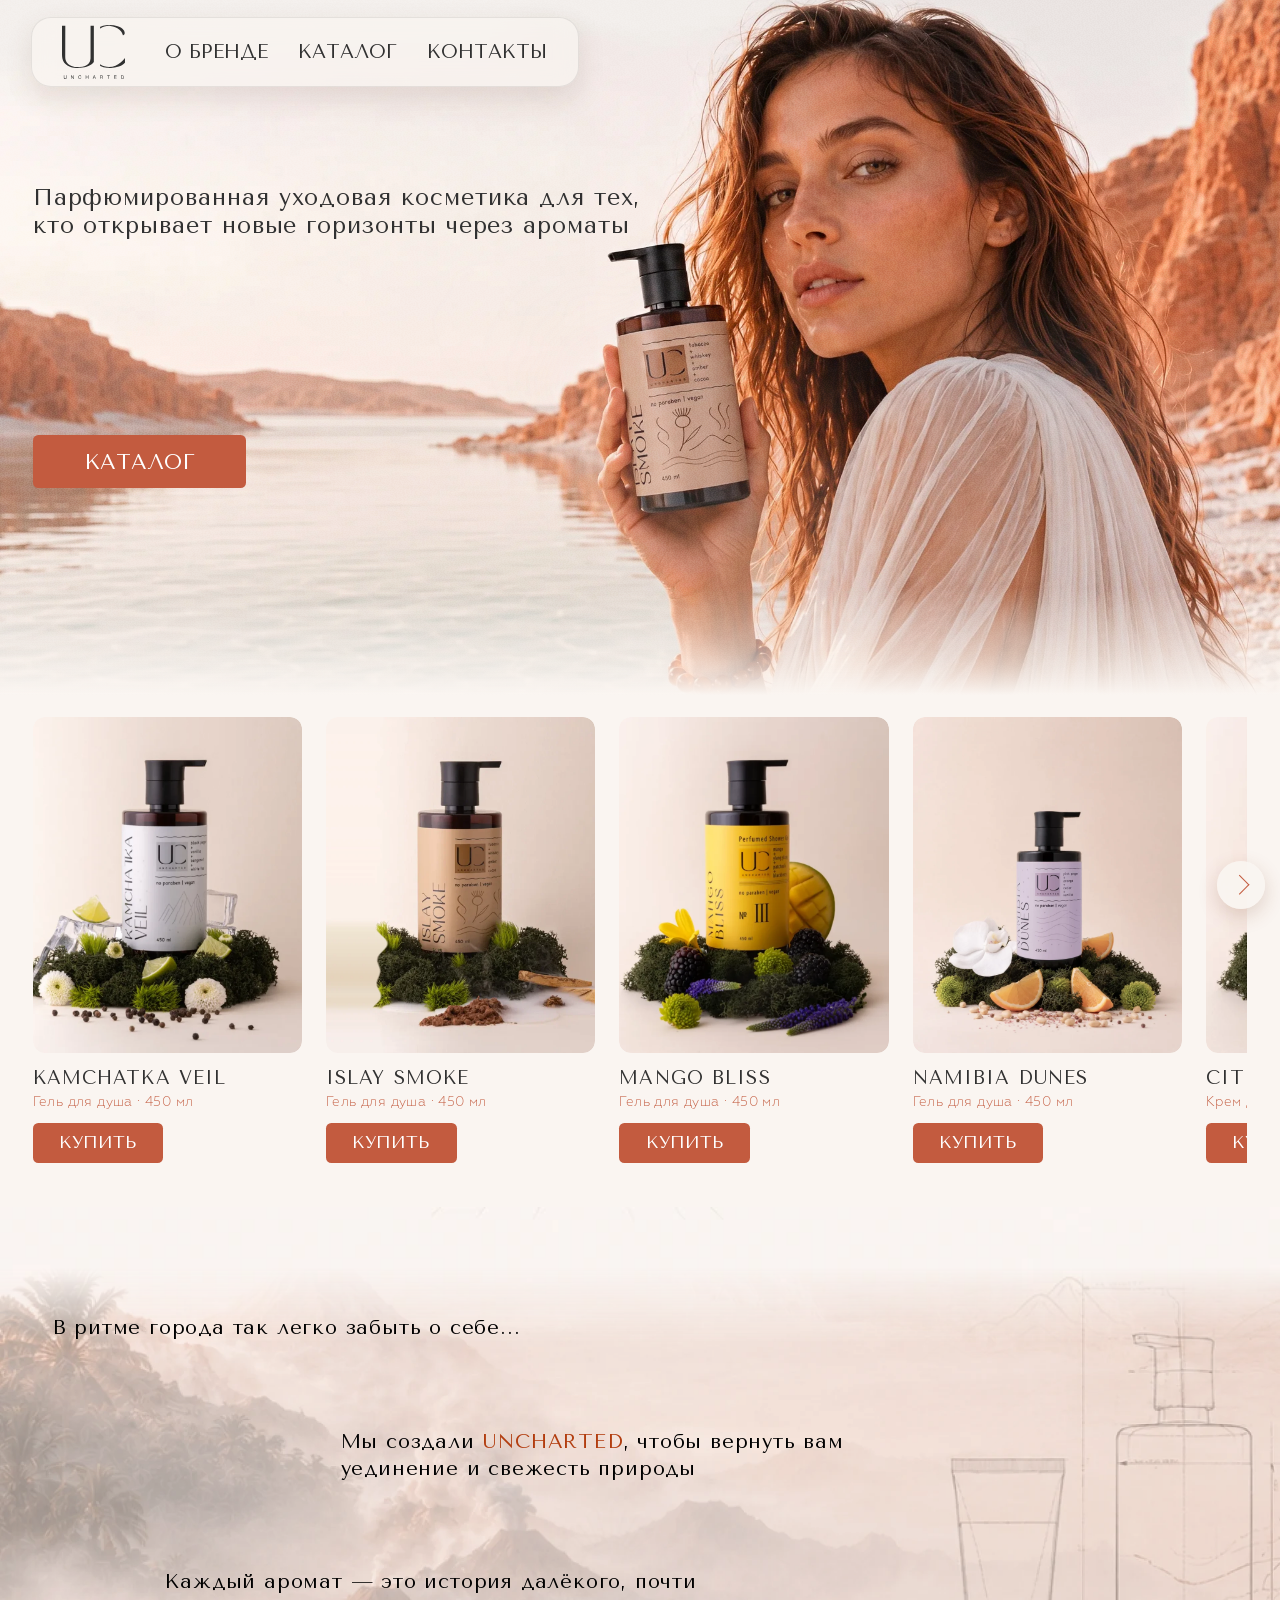
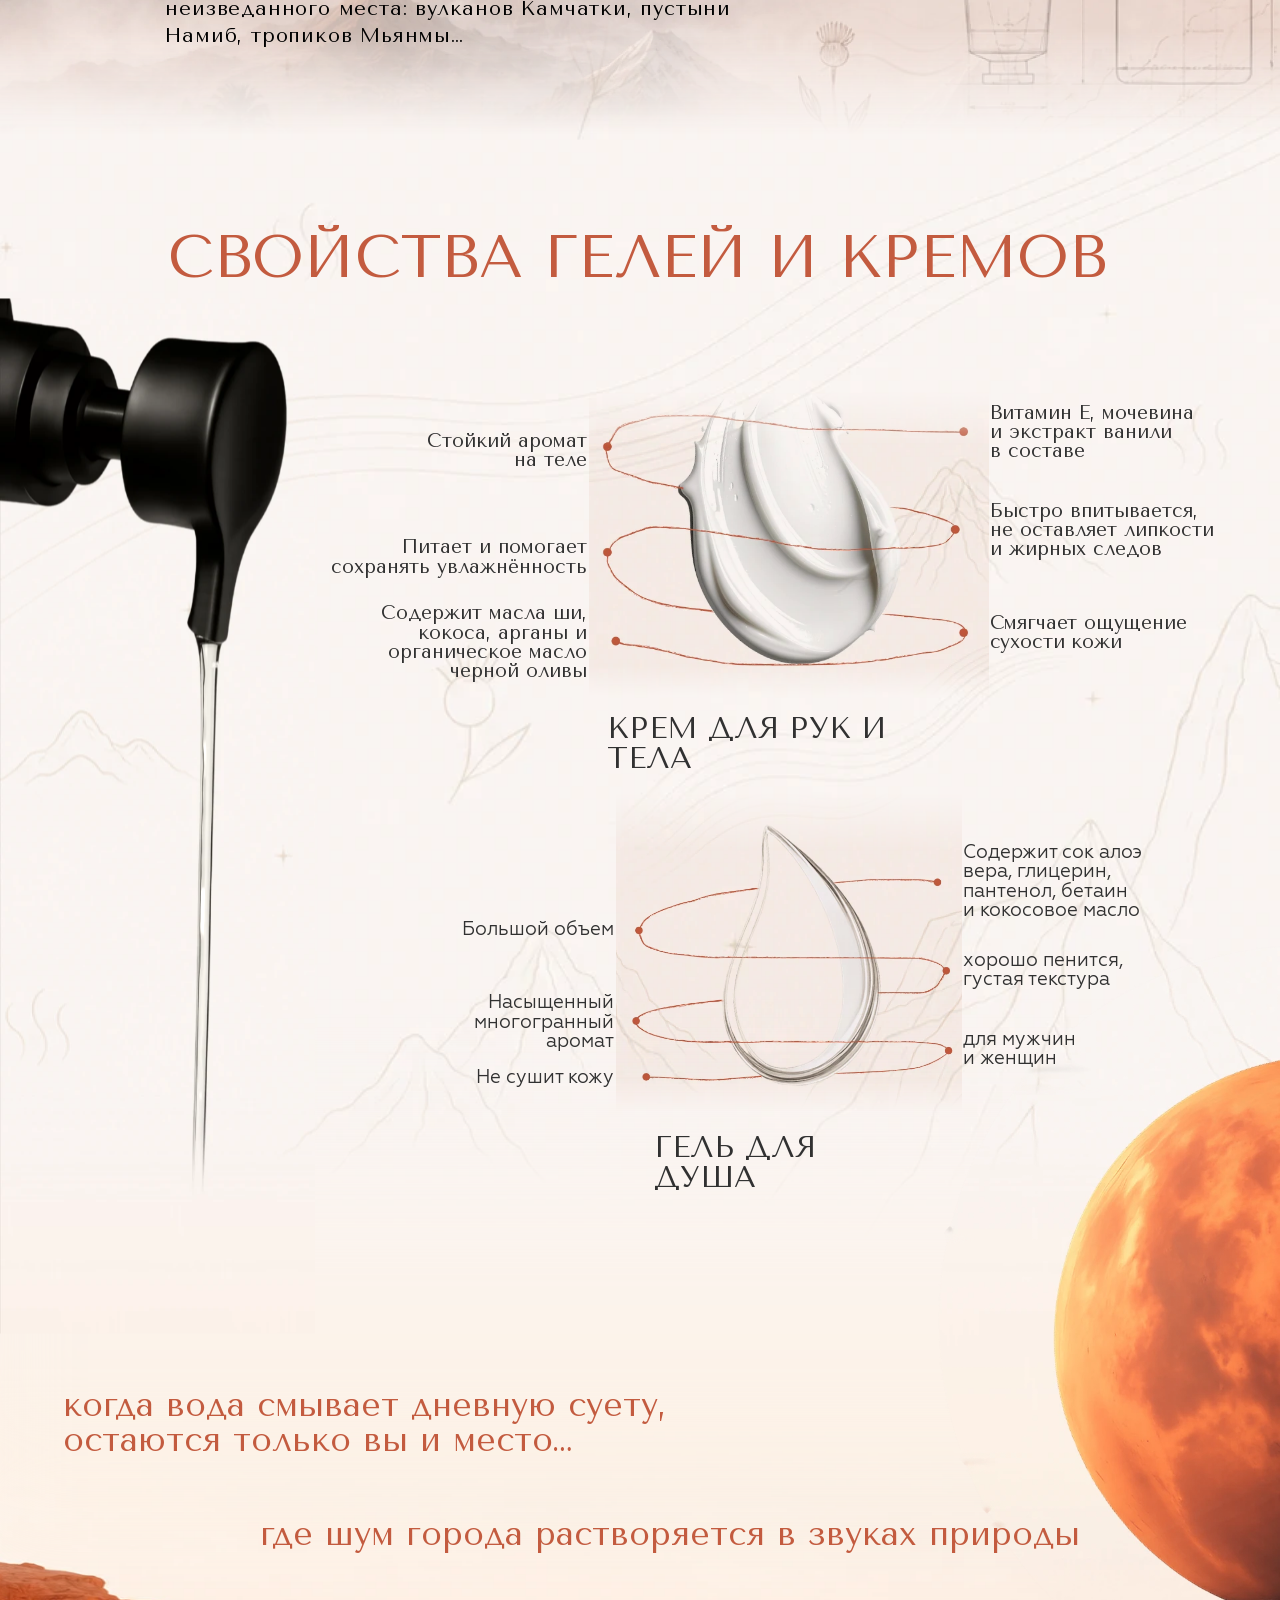
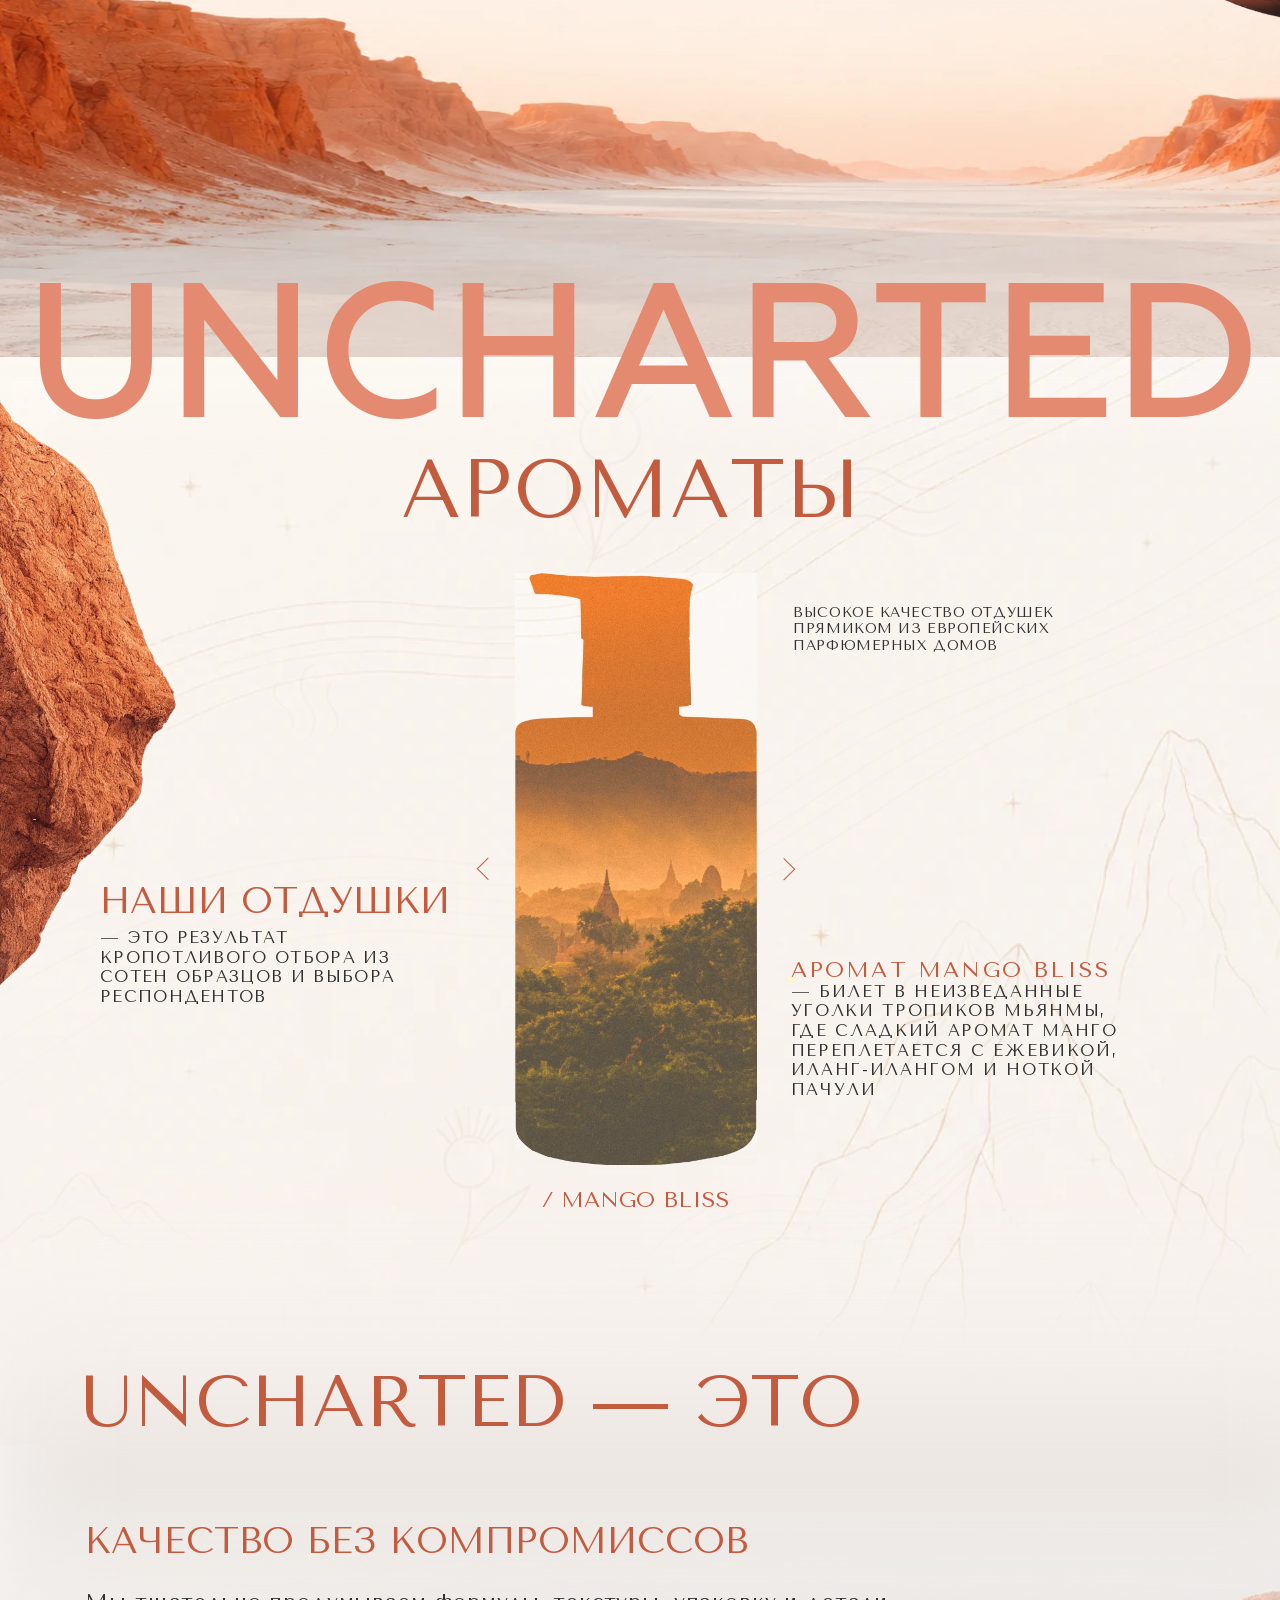
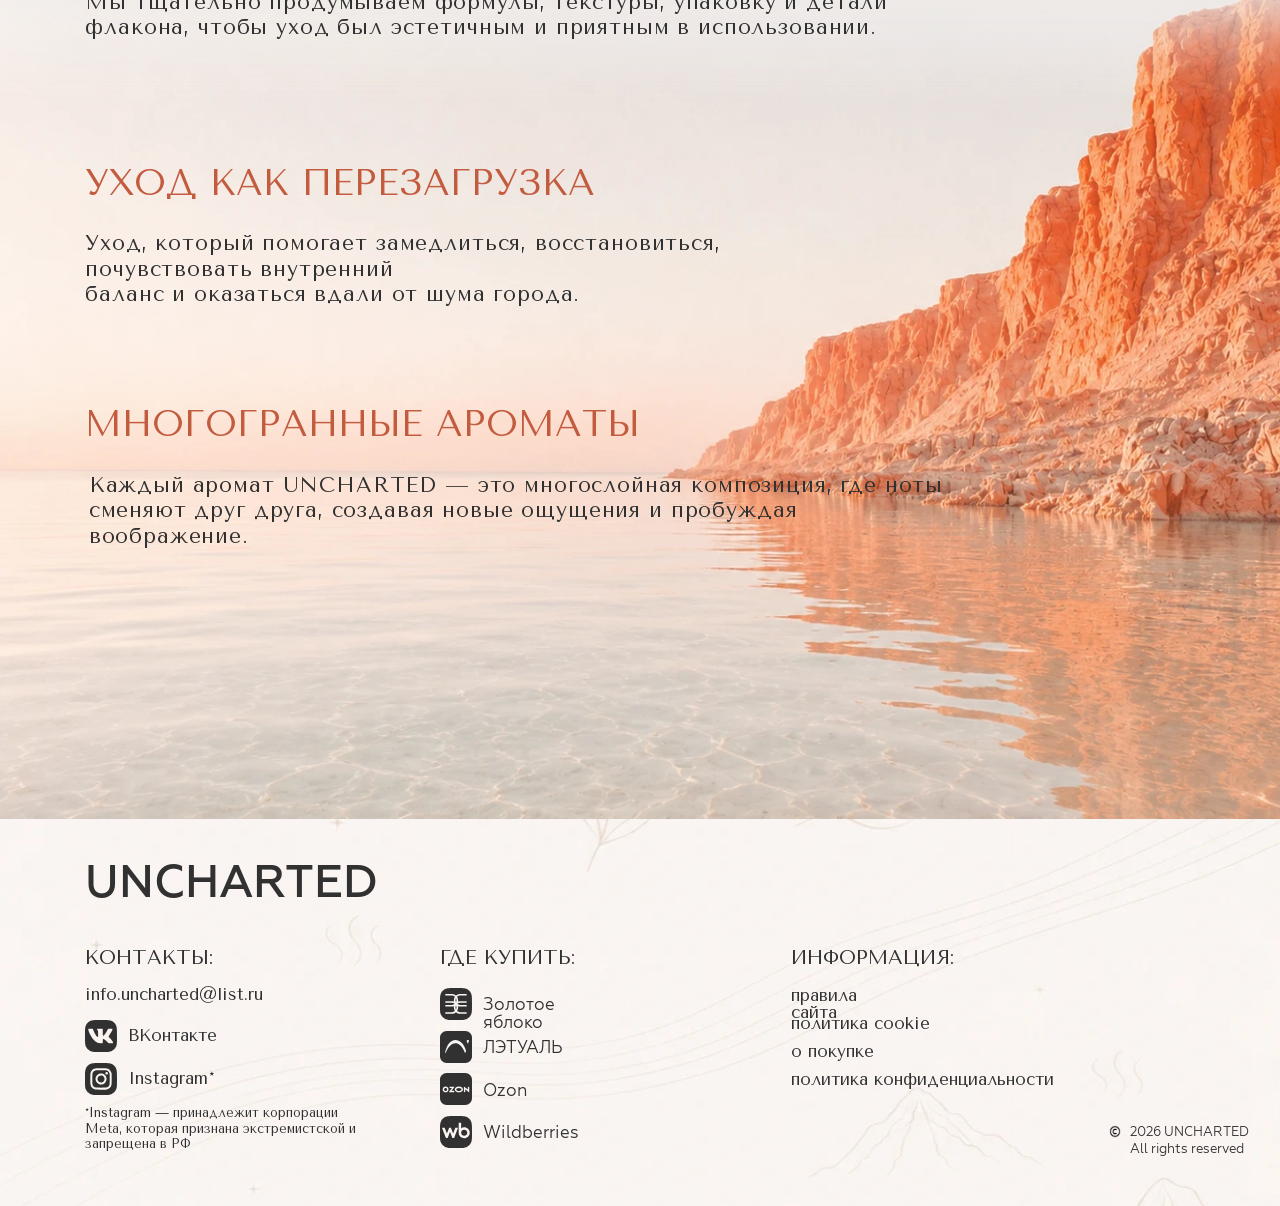
==== commit 2e4b1739: "Remove mobile intro spacing gap" ====
--- a/index.html
+++ b/index.html
@@ -23,7 +23,7 @@
 <link rel="preload" as="image" href="public/images/m/hero-woman.webp" media="(max-width: 768px)">
 <link rel="preload" as="image" href="public/images/render/hero-woman.webp" media="(min-width: 1200px)">
 <link rel="stylesheet" href="styles.css?v=20260717-2">
-<link rel="stylesheet" href="mobile.css?v=20260717-15">
+<link rel="stylesheet" href="mobile.css?v=20260717-16">
 <link rel="stylesheet" href="anim.css?v=20260717-4">
 <script type="application/ld+json">
 {
--- a/mobile.css
+++ b/mobile.css
@@ -1634,7 +1634,7 @@
     left: 0;
     right: 0;
     bottom: -1.2%;
-    height: 40.2%;
+    height: 60%;
     background:
       linear-gradient(180deg, rgba(250, 244, 242, .04) 0%, rgba(250, 244, 242, .12) 62%, rgba(250, 244, 242, .78) 88%, var(--m-story-bg) 100%),
       url('public/images/m/catalog-intro-bg.webp') right center / 136% 100% no-repeat;
@@ -1671,7 +1671,7 @@
   }
 
   .m-intro {
-    padding: clamp(154px, 38vw, 171px) 34px clamp(24px, 6.7vw, 30px);
+    padding: 48px 34px clamp(24px, 6.7vw, 30px);
   }
 
   .m-intro-line {
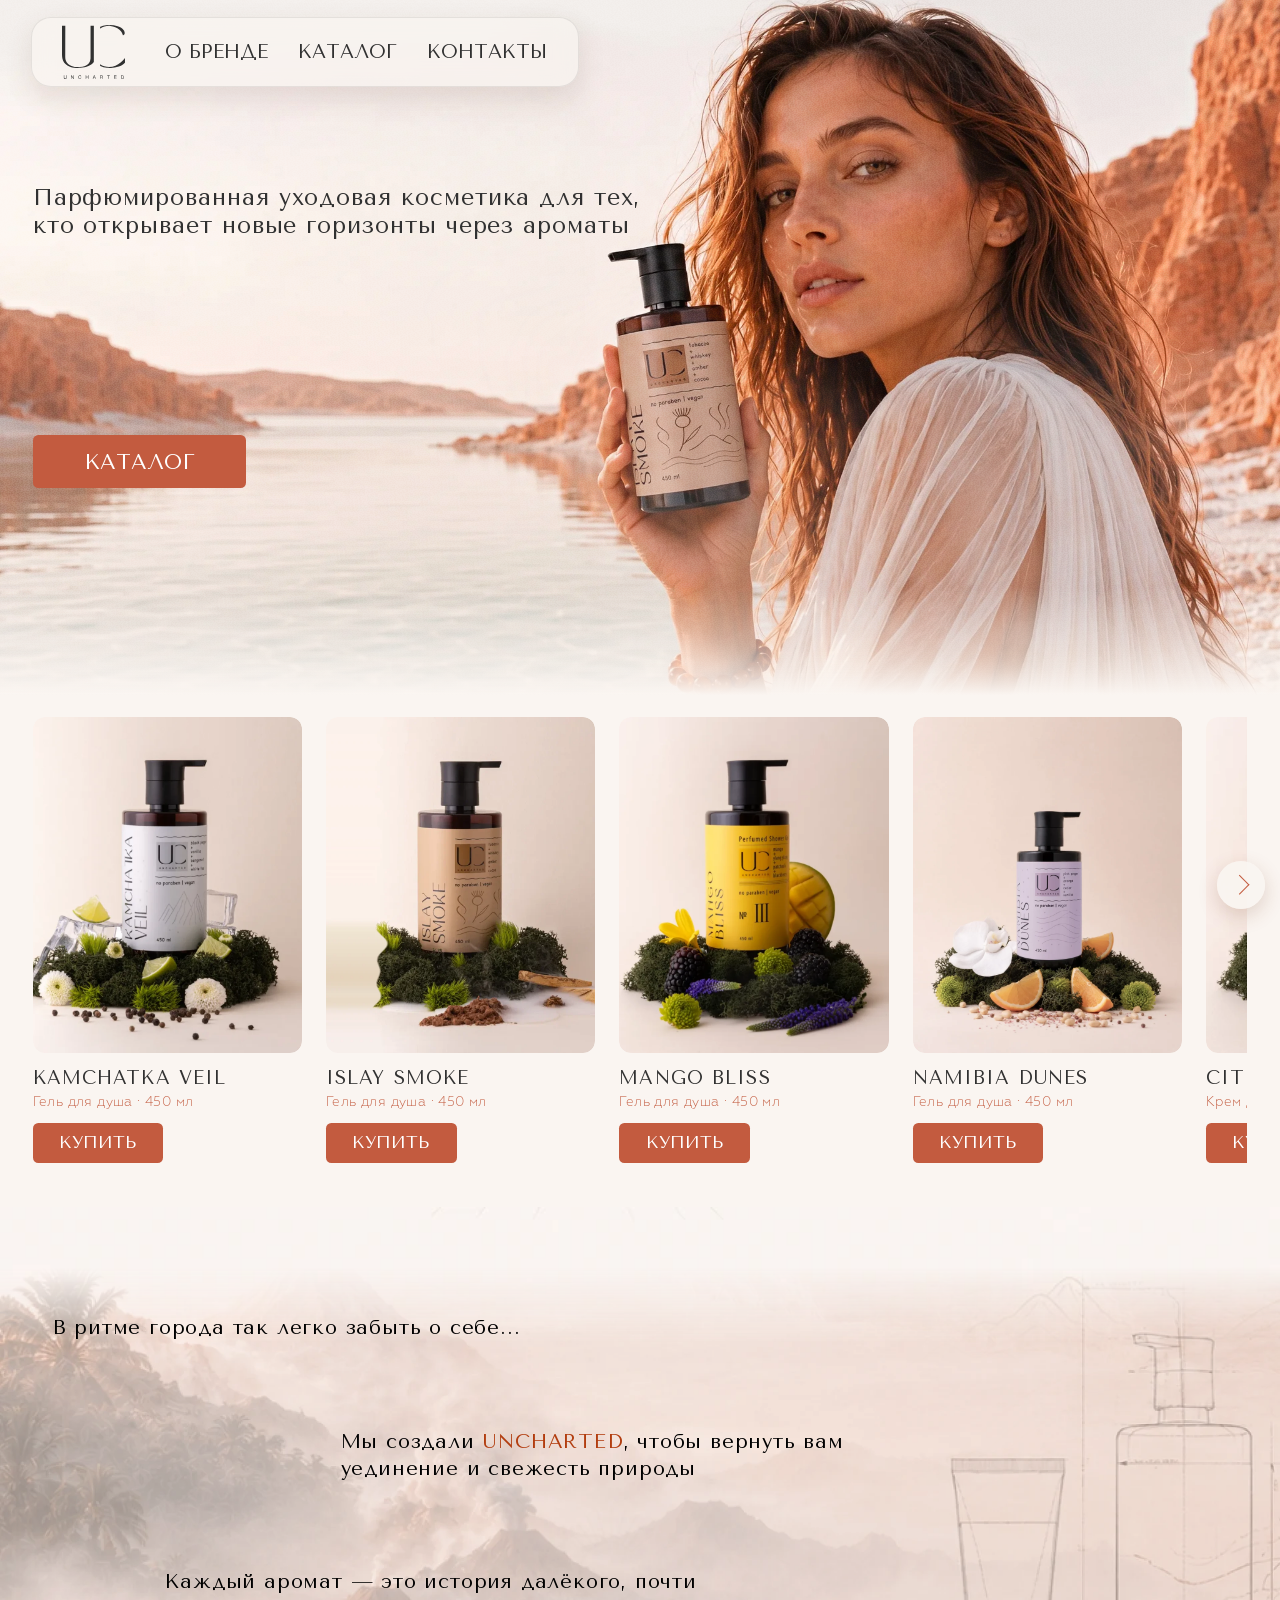
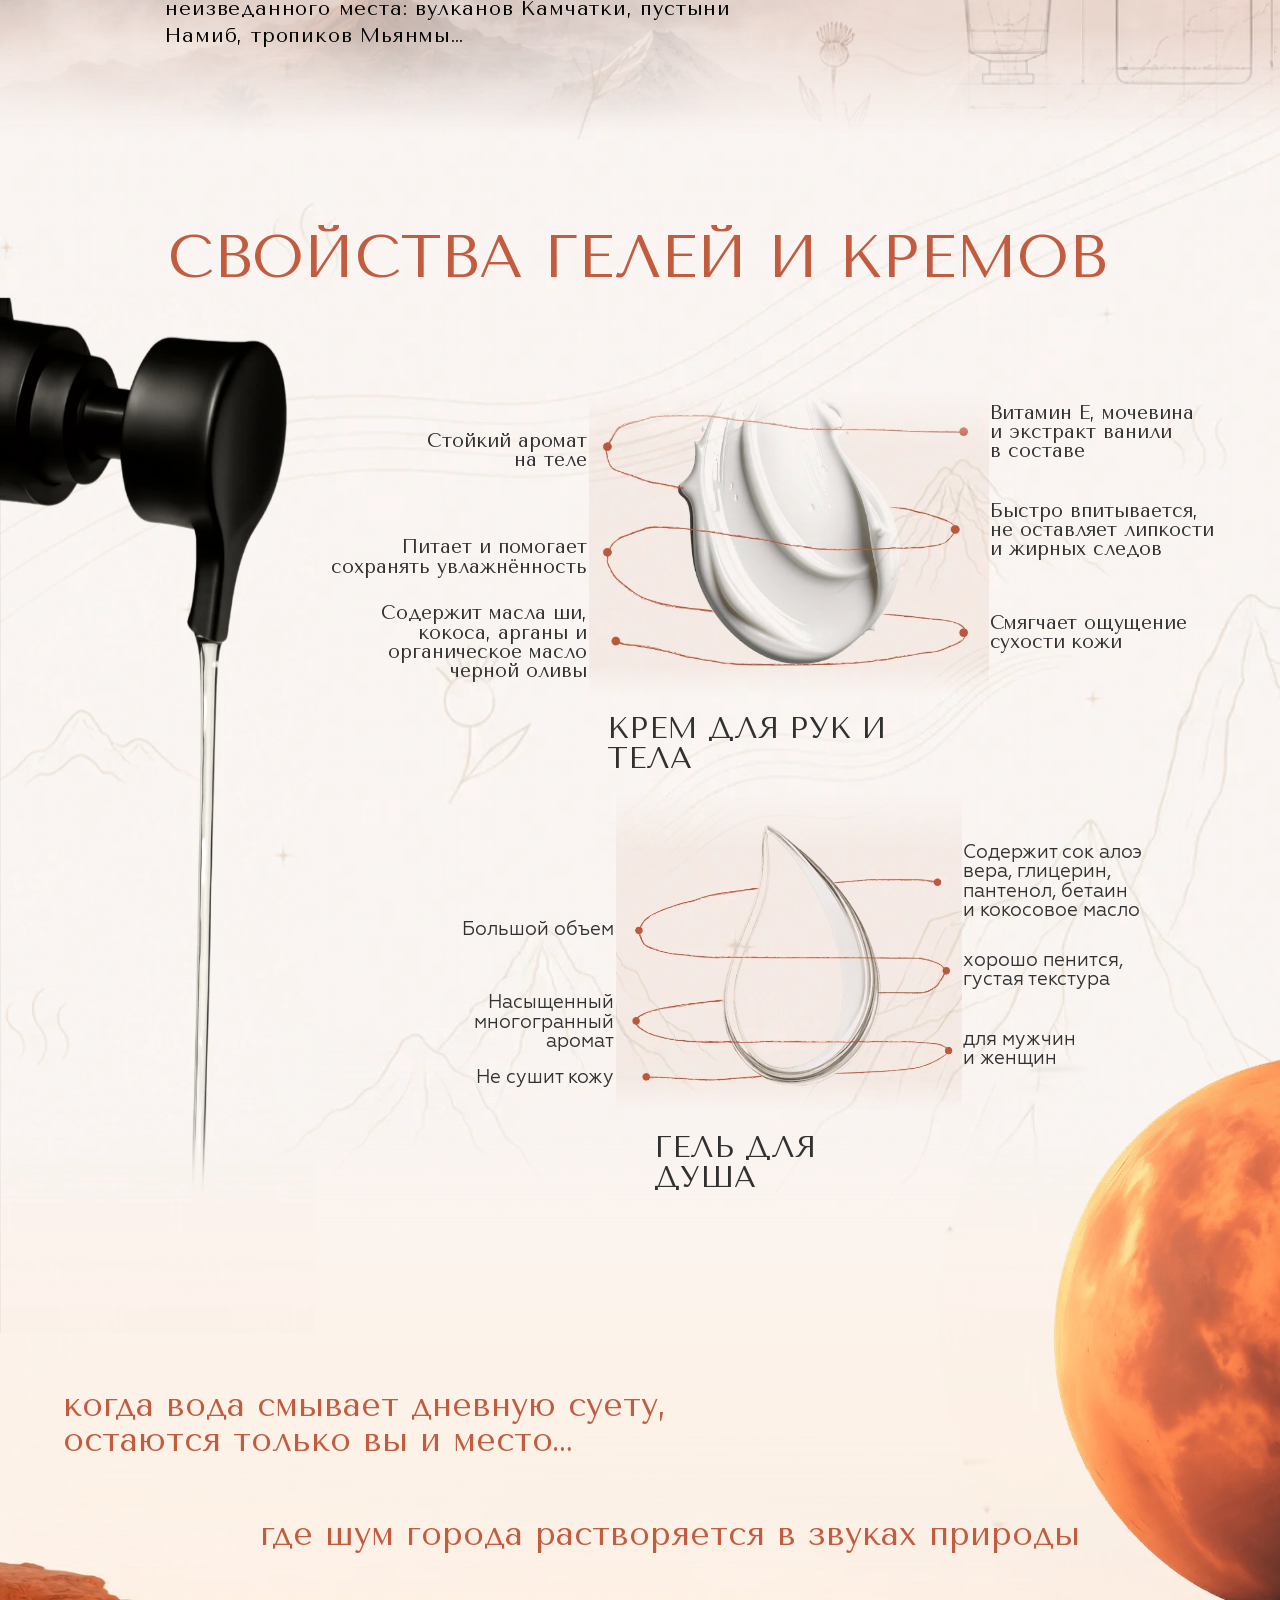
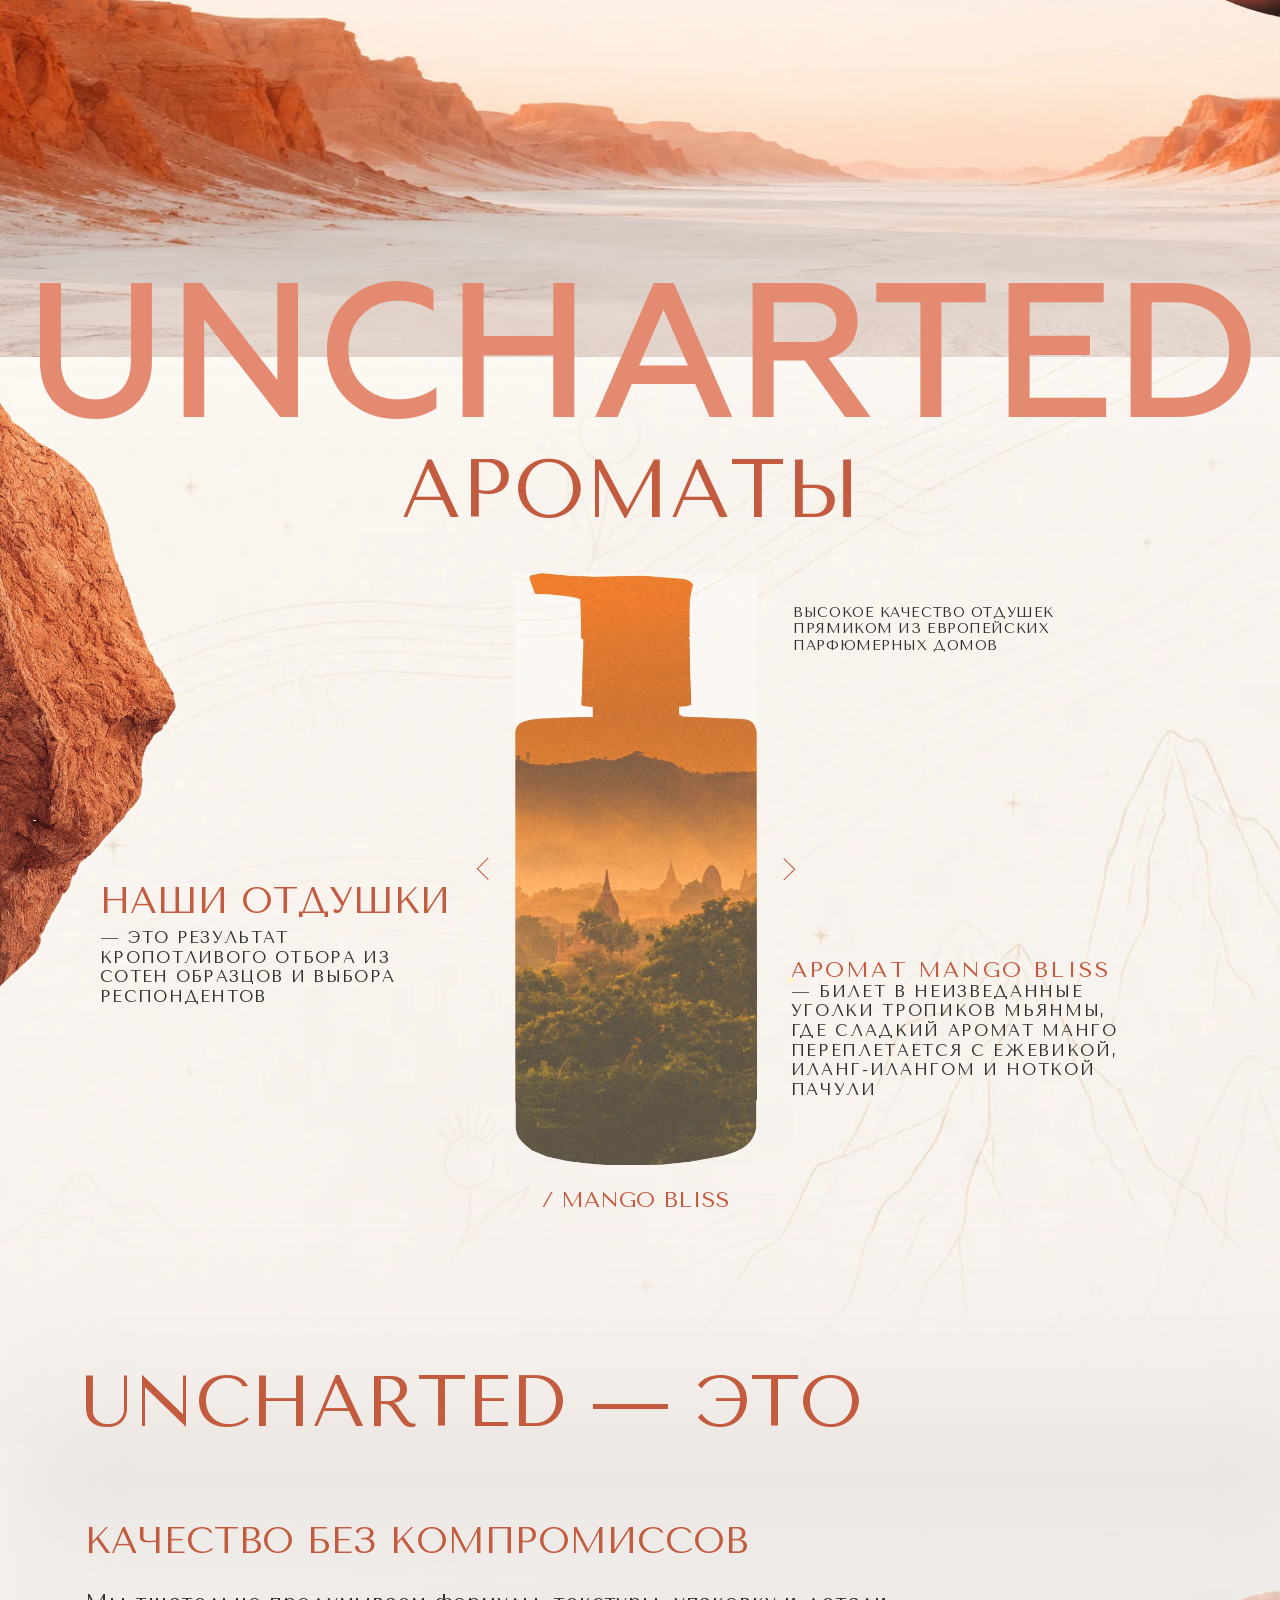
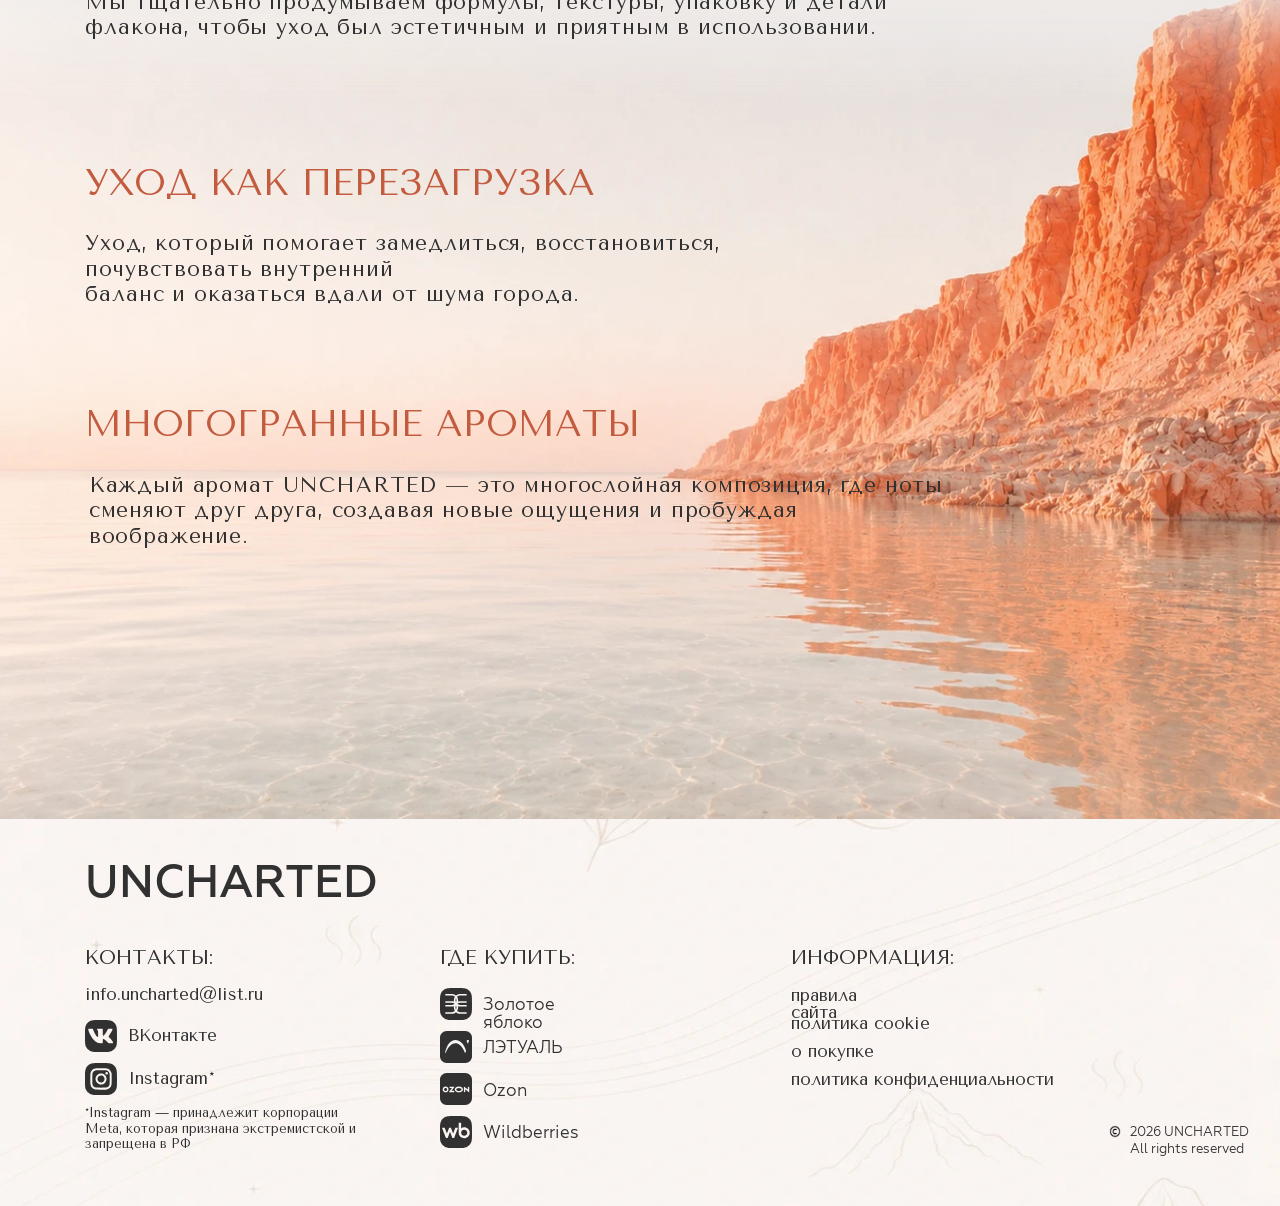
==== commit fd148ffe: "Link purchase options to exact products" ====
--- a/index.html
+++ b/index.html
@@ -525,6 +525,7 @@
     <a class="buy-row" data-link="letu" href="#" target="_blank" rel="noopener"><span class="buy-letu"><img src="public/images/icon-684.svg" alt=""><img class="buy-letu-glyph" src="public/images/icon-687.svg" alt=""></span>ЛЭТУАЛЬ</a>
     <a class="buy-row" data-link="ozon" href="#" target="_blank" rel="noopener"><img src="public/images/icon-680.svg" alt="">Ozon</a>
     <a class="buy-row" data-link="wildberries" href="#" target="_blank" rel="noopener"><img src="public/images/icon-671.svg" alt="">Wildberries</a>
+    <p class="buy-empty" data-buy-empty hidden>Прямые карточки этого товара временно недоступны.</p>
     <p class="buy-legal">Сайт не принимает заказы и оплату. Условия покупки, доставки, возврата и обработки данных определяет выбранный маркетплейс и продавец товара.</p>
   </div>
 </div>
@@ -543,6 +544,6 @@
   fit();
 })();
 </script>
-<script src="shaders.js" defer></script><script src="app.js?v=20260717-6" defer></script>
+<script src="shaders.js" defer></script><script src="app.js?v=20260717-7" defer></script>
 </body>
 </html>
--- a/anim.css
+++ b/anim.css
@@ -12,6 +12,7 @@
 .buy-letu img { width: 36px; height: 36px; }
 .buy-letu-glyph { position: absolute; left: 50%; top: 50%; transform: translate(-50%, -50%); width: 23px !important; height: 12px !important; }
 .buy-row:hover { background: #F1E5DC; transform: translateX(4px); }
+.buy-empty { margin: 8px 4px 4px; color: #75695f; font-family: 'Geometria', sans-serif; font-size: 14px; line-height: 1.45; }
 .buy-legal { margin: 18px 4px 0; color: #75695f; font-family: 'Geometria', sans-serif; font-size: 12px; line-height: 1.45; }
 .buy-close { position: absolute; top: 14px; right: 16px; border: 0; background: none; font-size: 20px; color: #8a7a6e; cursor: pointer; padding: 8px; outline: none; -webkit-tap-highlight-color: transparent; transition: color .2s; }
 .buy-close:hover { color: #C35B3F; }
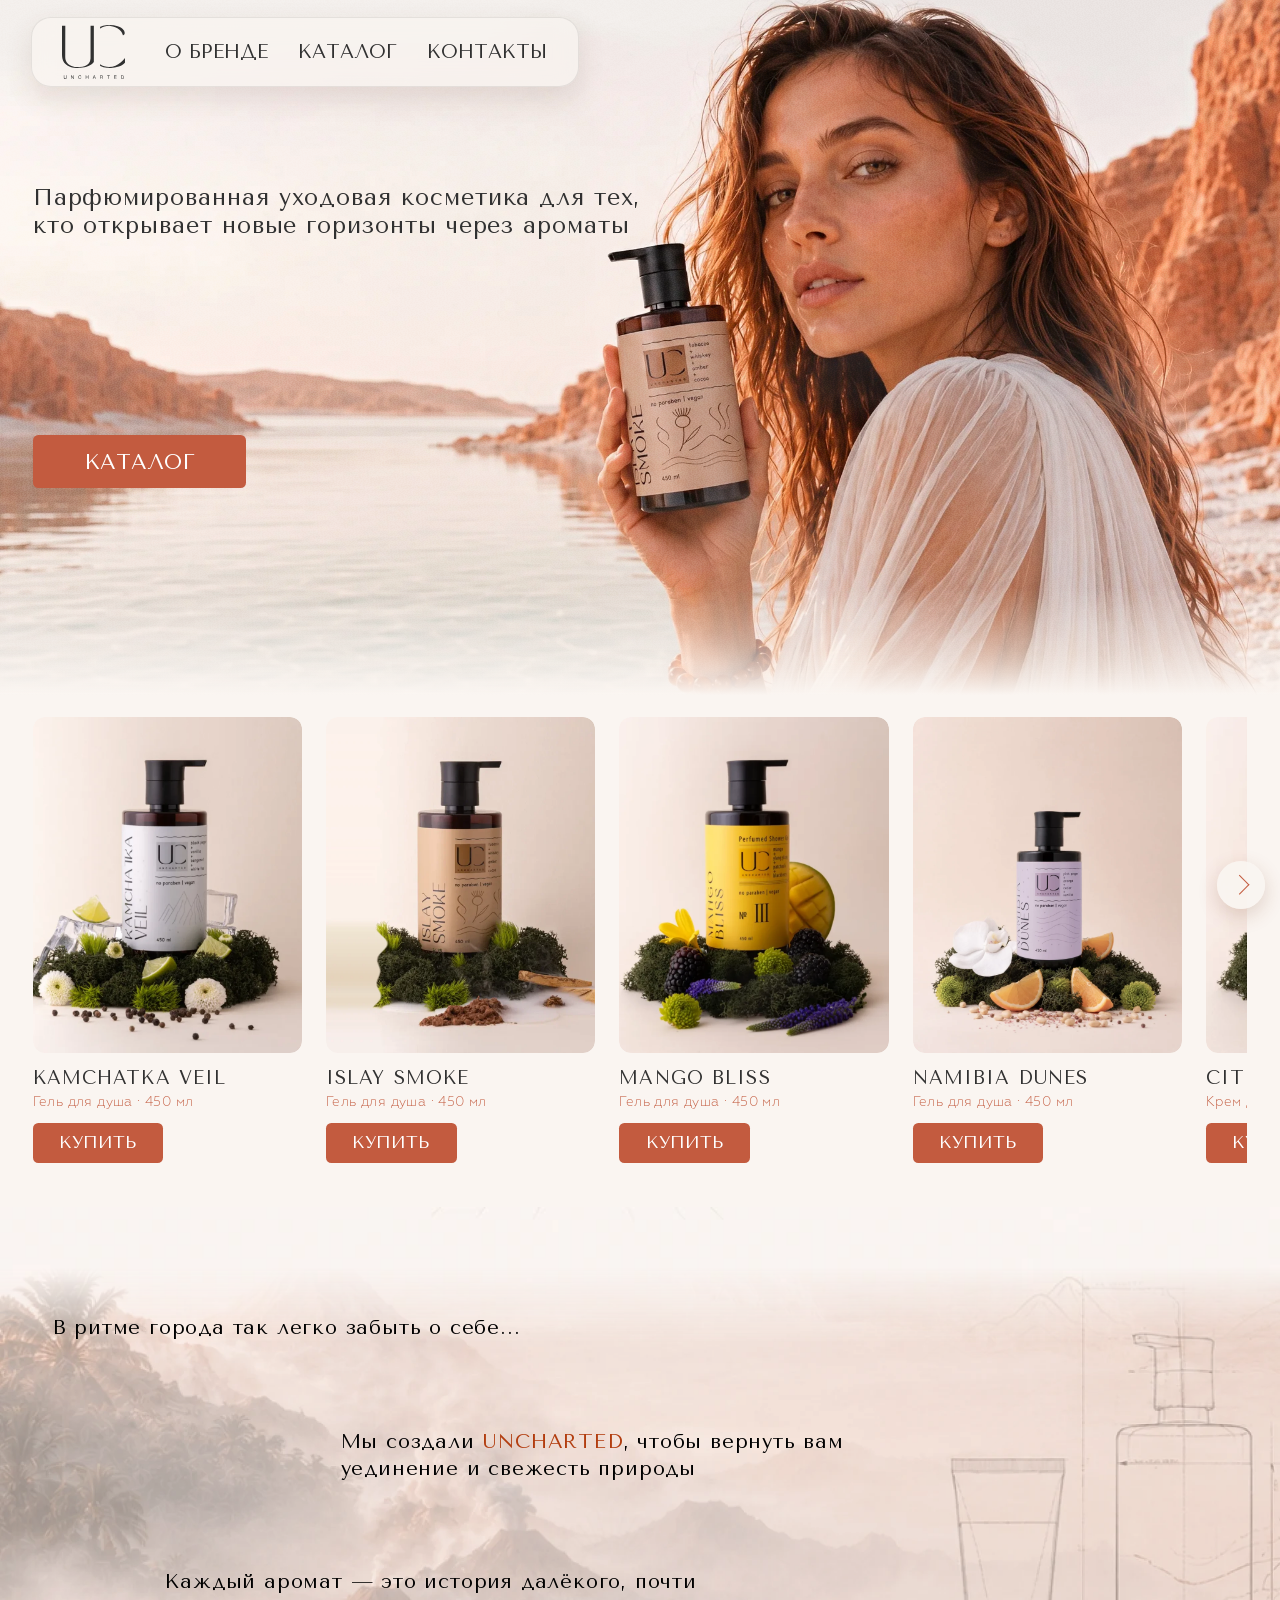
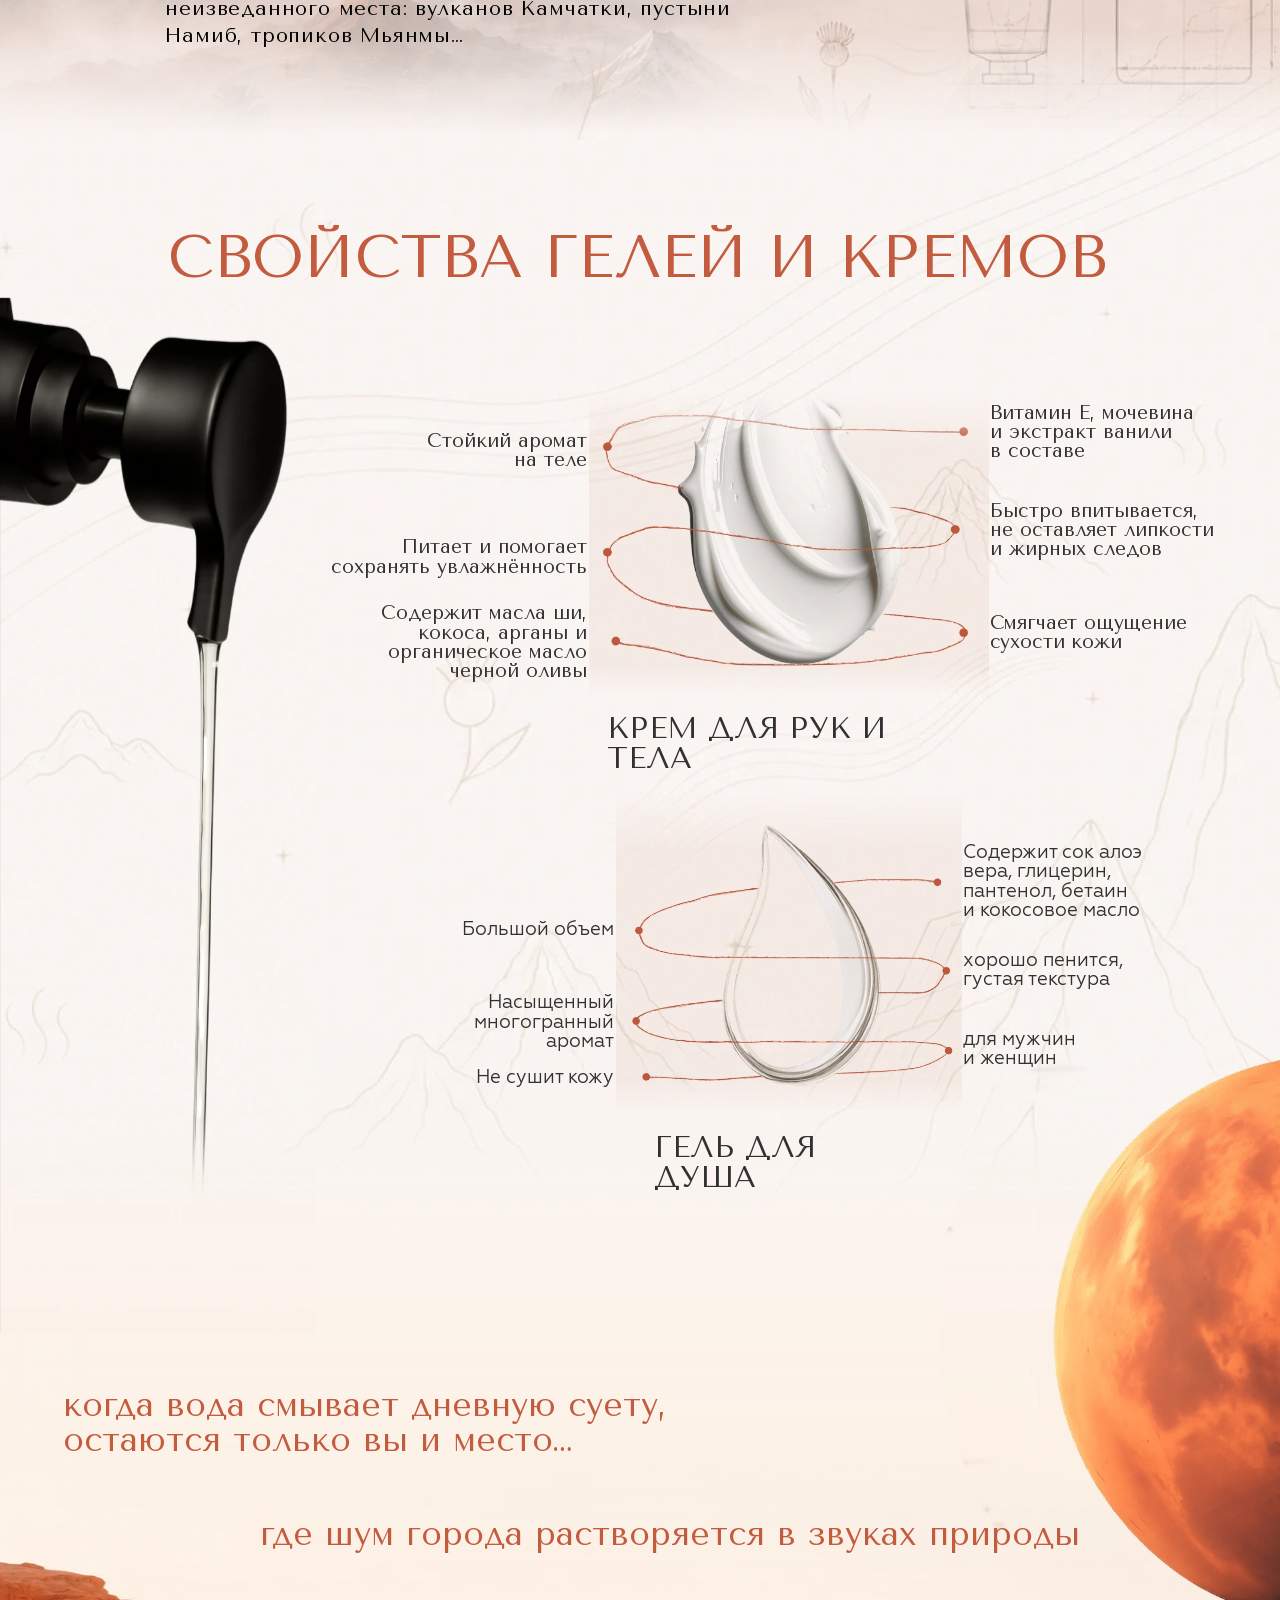
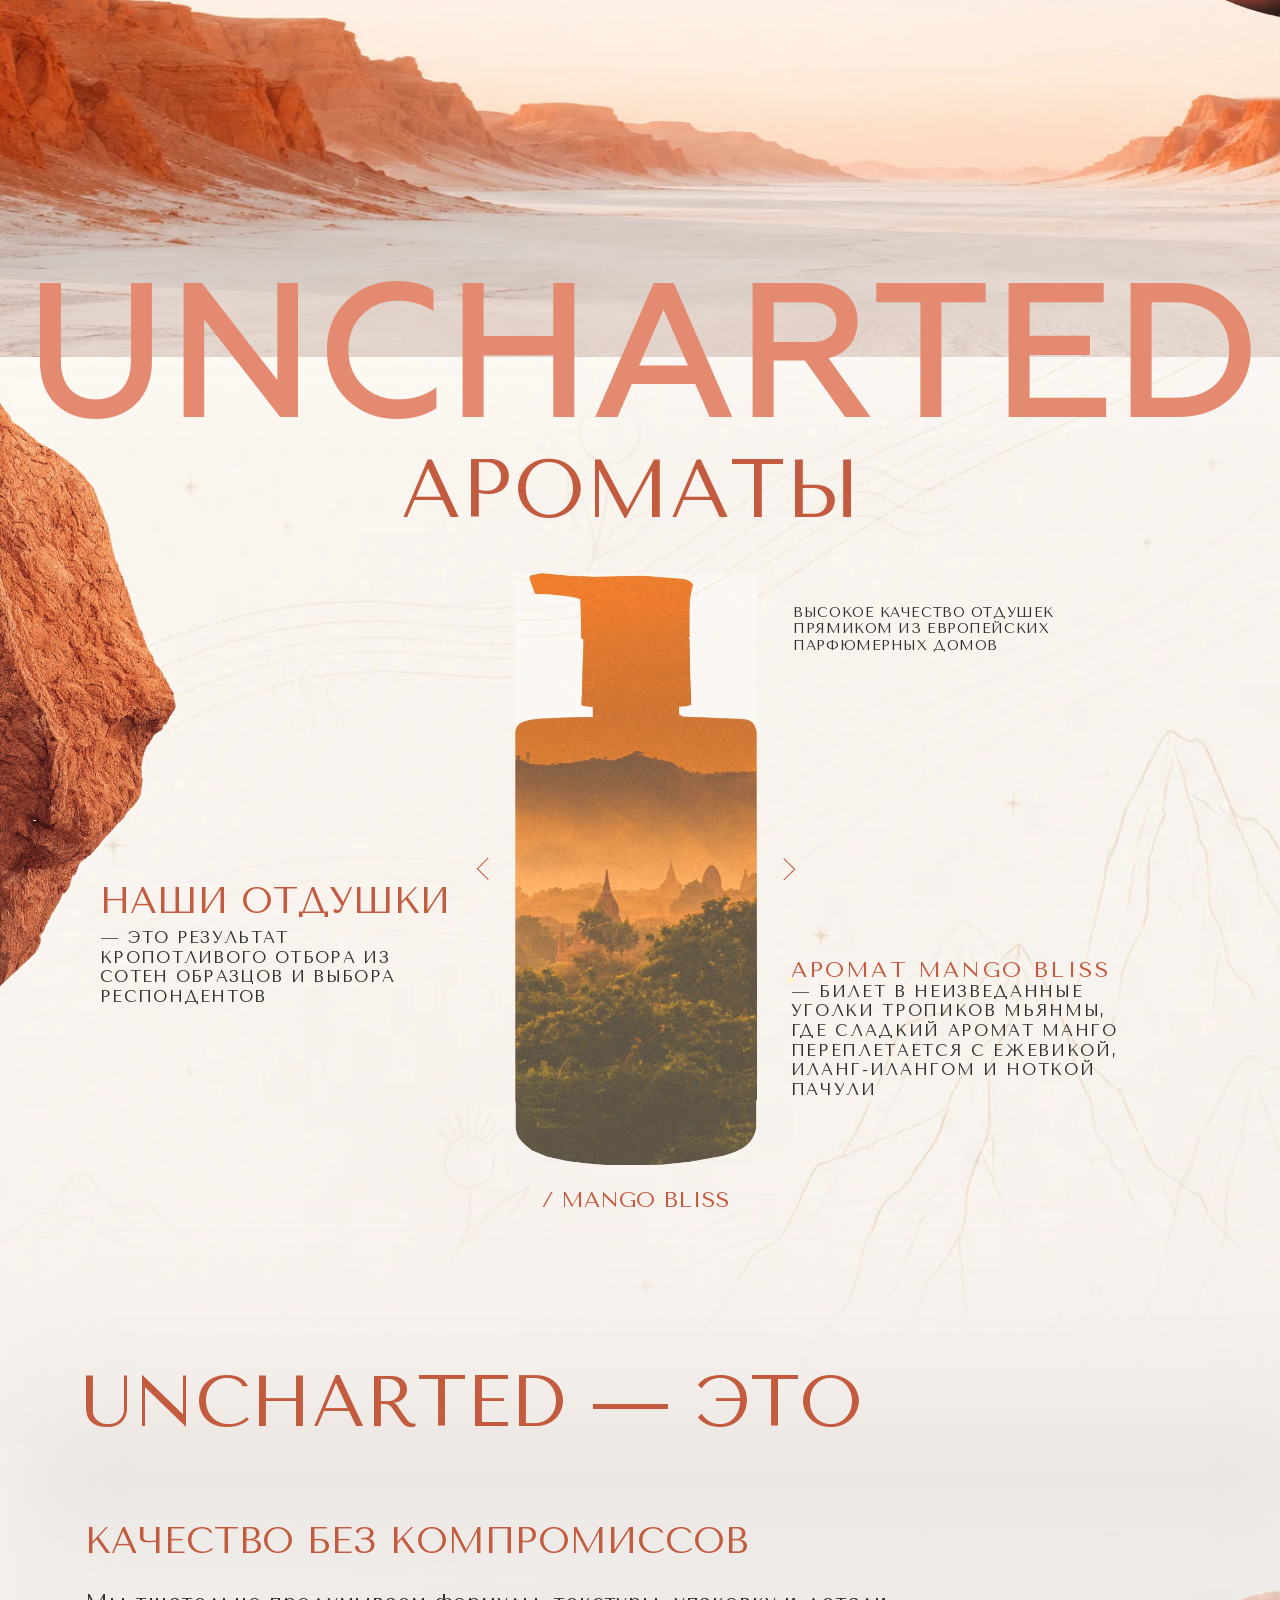
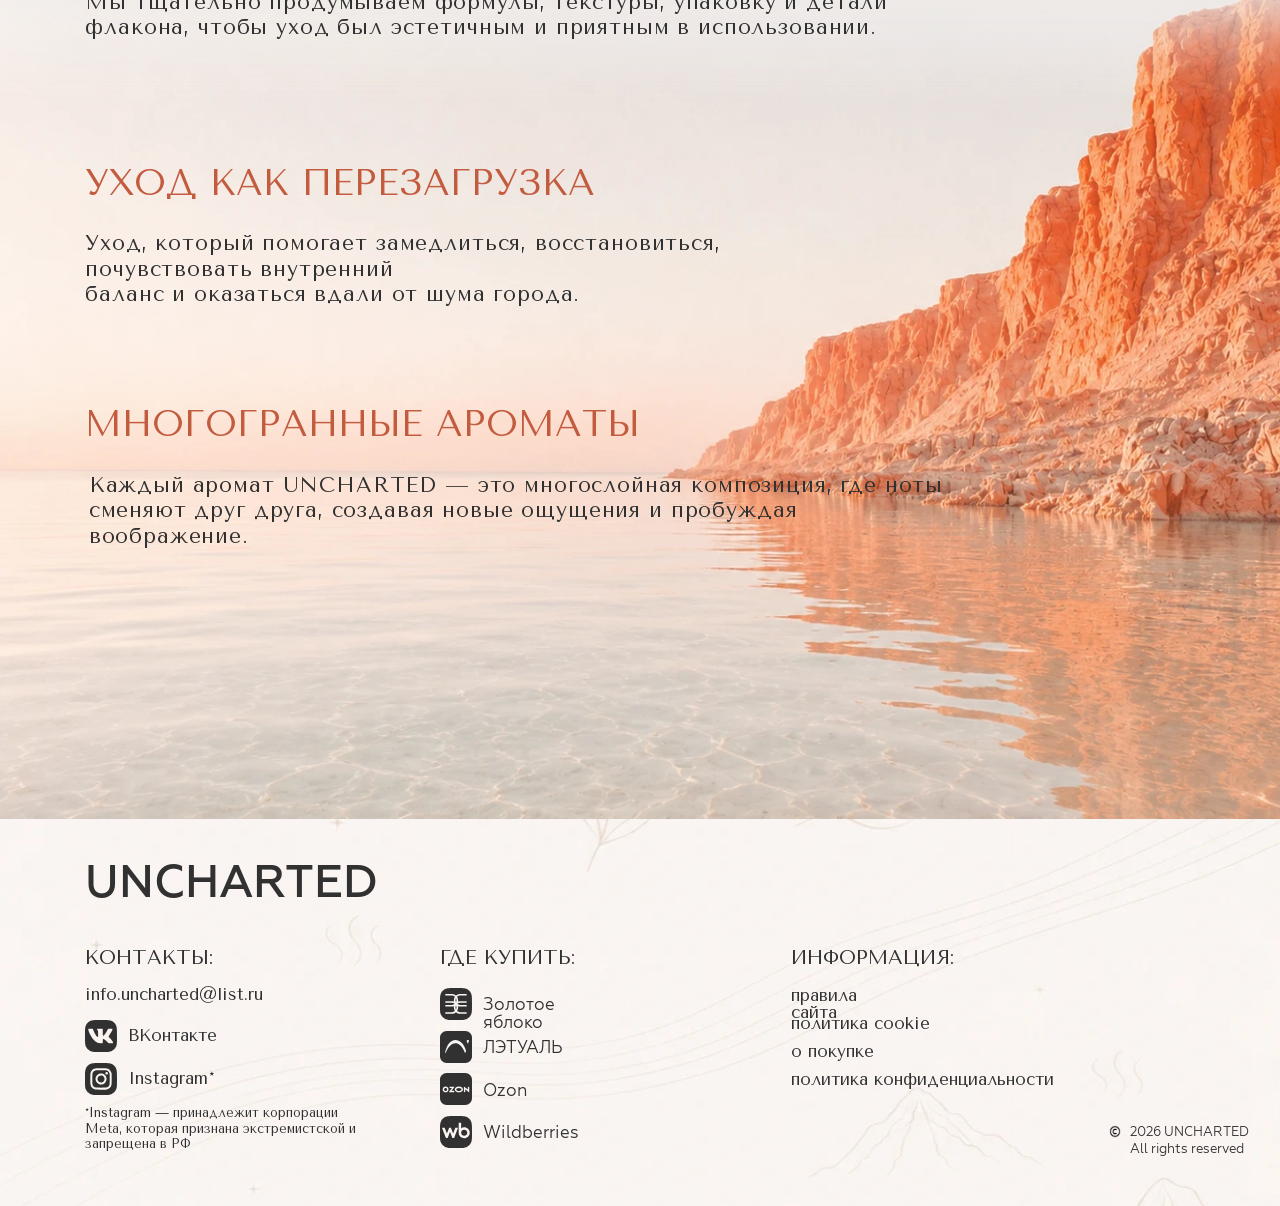
==== commit 282f6d1a: "Hide unavailable marketplace rows" ====
--- a/index.html
+++ b/index.html
@@ -24,7 +24,7 @@
 <link rel="preload" as="image" href="public/images/render/hero-woman.webp" media="(min-width: 1200px)">
 <link rel="stylesheet" href="styles.css?v=20260717-2">
 <link rel="stylesheet" href="mobile.css?v=20260717-16">
-<link rel="stylesheet" href="anim.css?v=20260717-4">
+<link rel="stylesheet" href="anim.css?v=20260717-5">
 <script type="application/ld+json">
 {
   "@context": "https://schema.org",
--- a/anim.css
+++ b/anim.css
@@ -7,6 +7,7 @@
 .buy-title { font-size: 26px; letter-spacing: .08em; color: #C35B3F; margin-bottom: 26px; }
 .buy-product { margin: -16px 4px 18px; color: #75695f; font-family: 'Geometria', sans-serif; font-size: 12px; line-height: 1.4; letter-spacing: .035em; text-transform: uppercase; }
 .buy-row { display: flex; align-items: center; gap: 16px; padding: 14px 10px; font-size: 21px; color: #313131; text-decoration: none; border-radius: 8px; transition: background .25s, transform .25s; }
+.buy-row[hidden], .buy-empty[hidden] { display: none; }
 .buy-row img { width: 36px; height: 36px; }
 .buy-letu { position: relative; display: inline-flex; width: 36px; height: 36px; flex-shrink: 0; }
 .buy-letu img { width: 36px; height: 36px; }
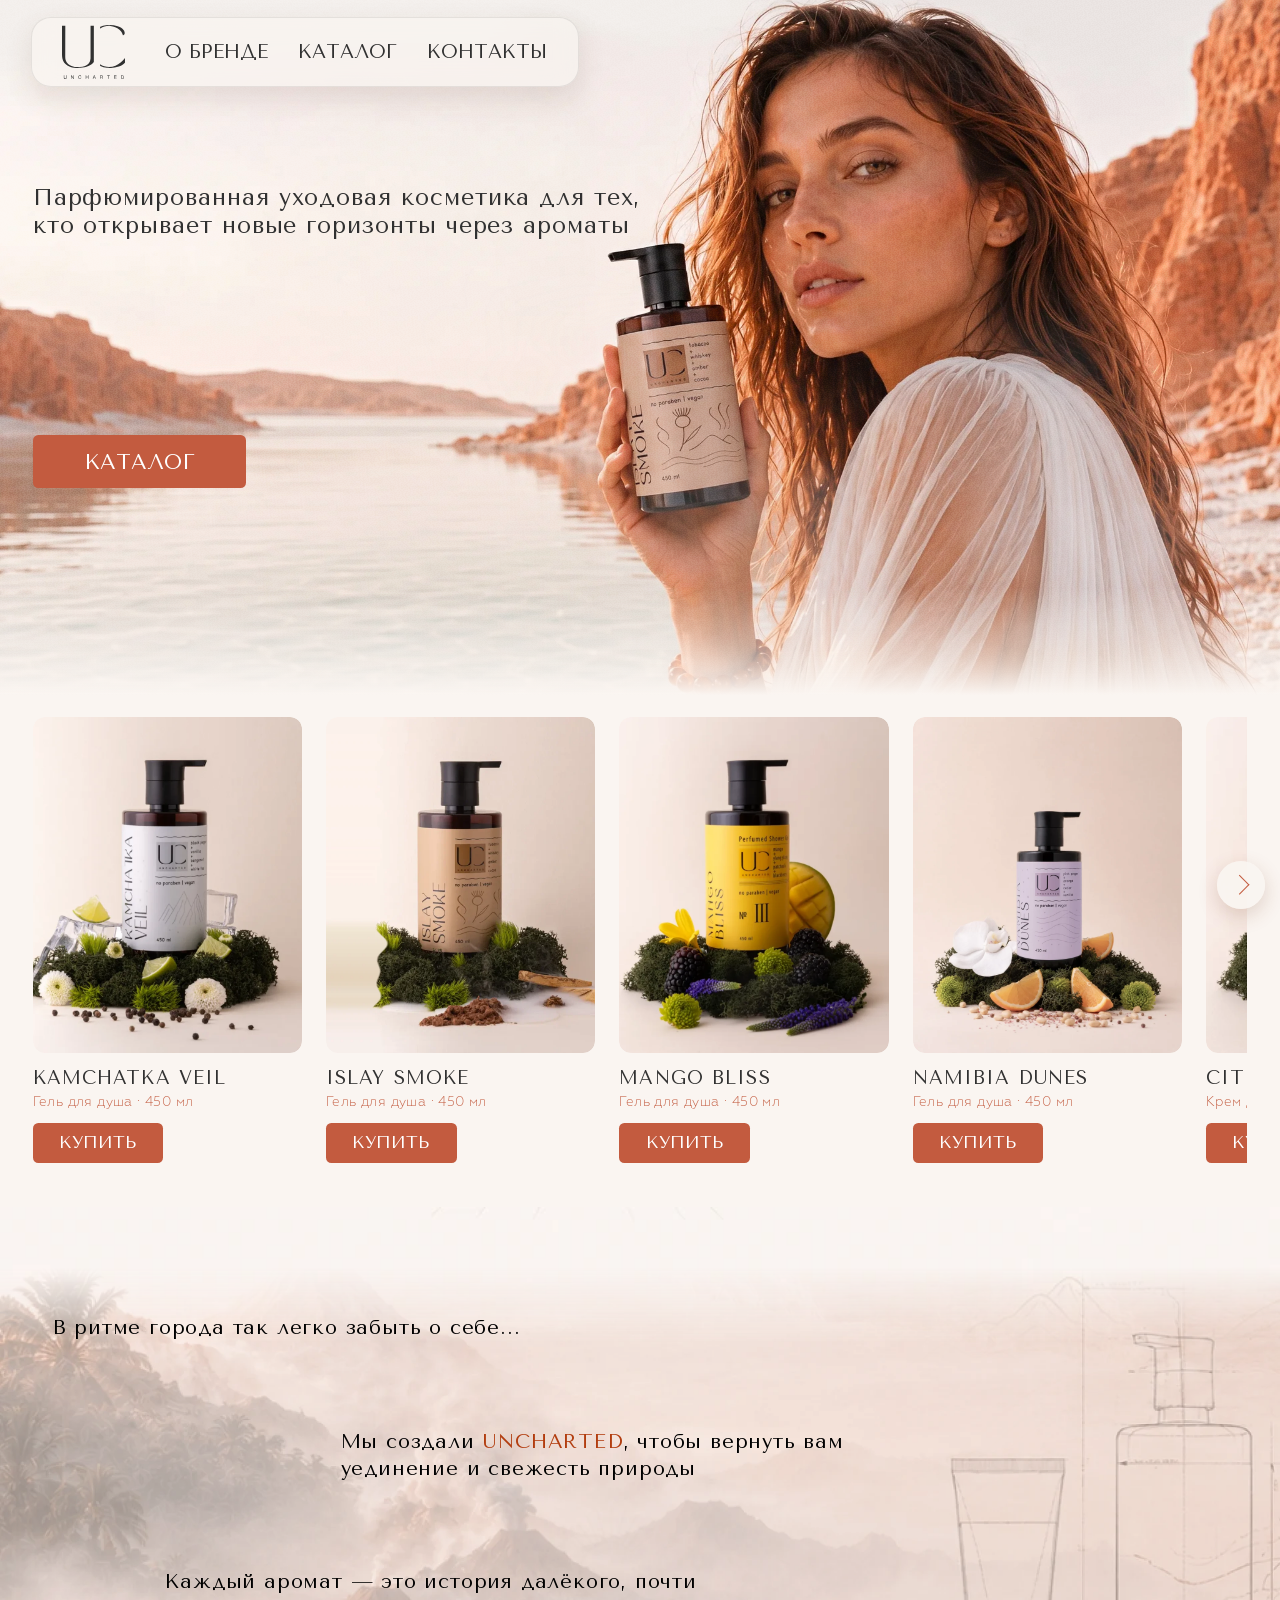
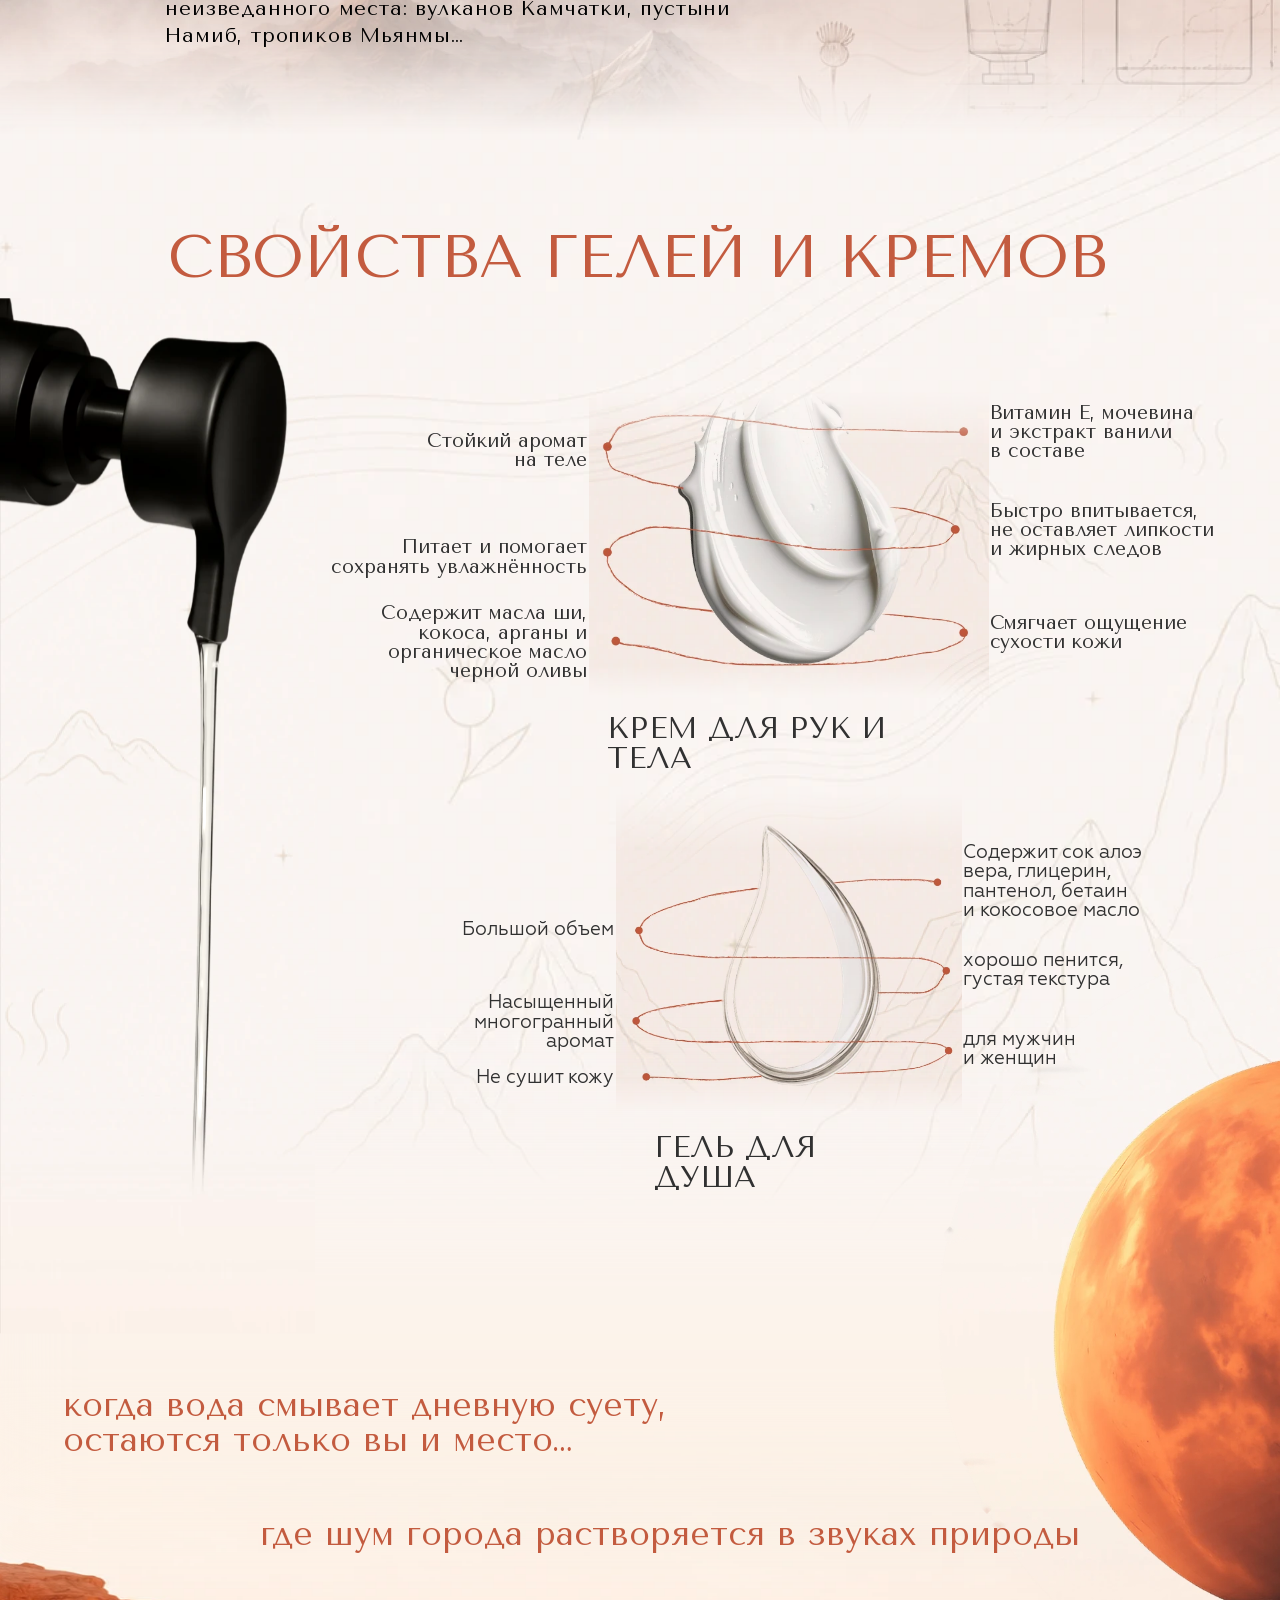
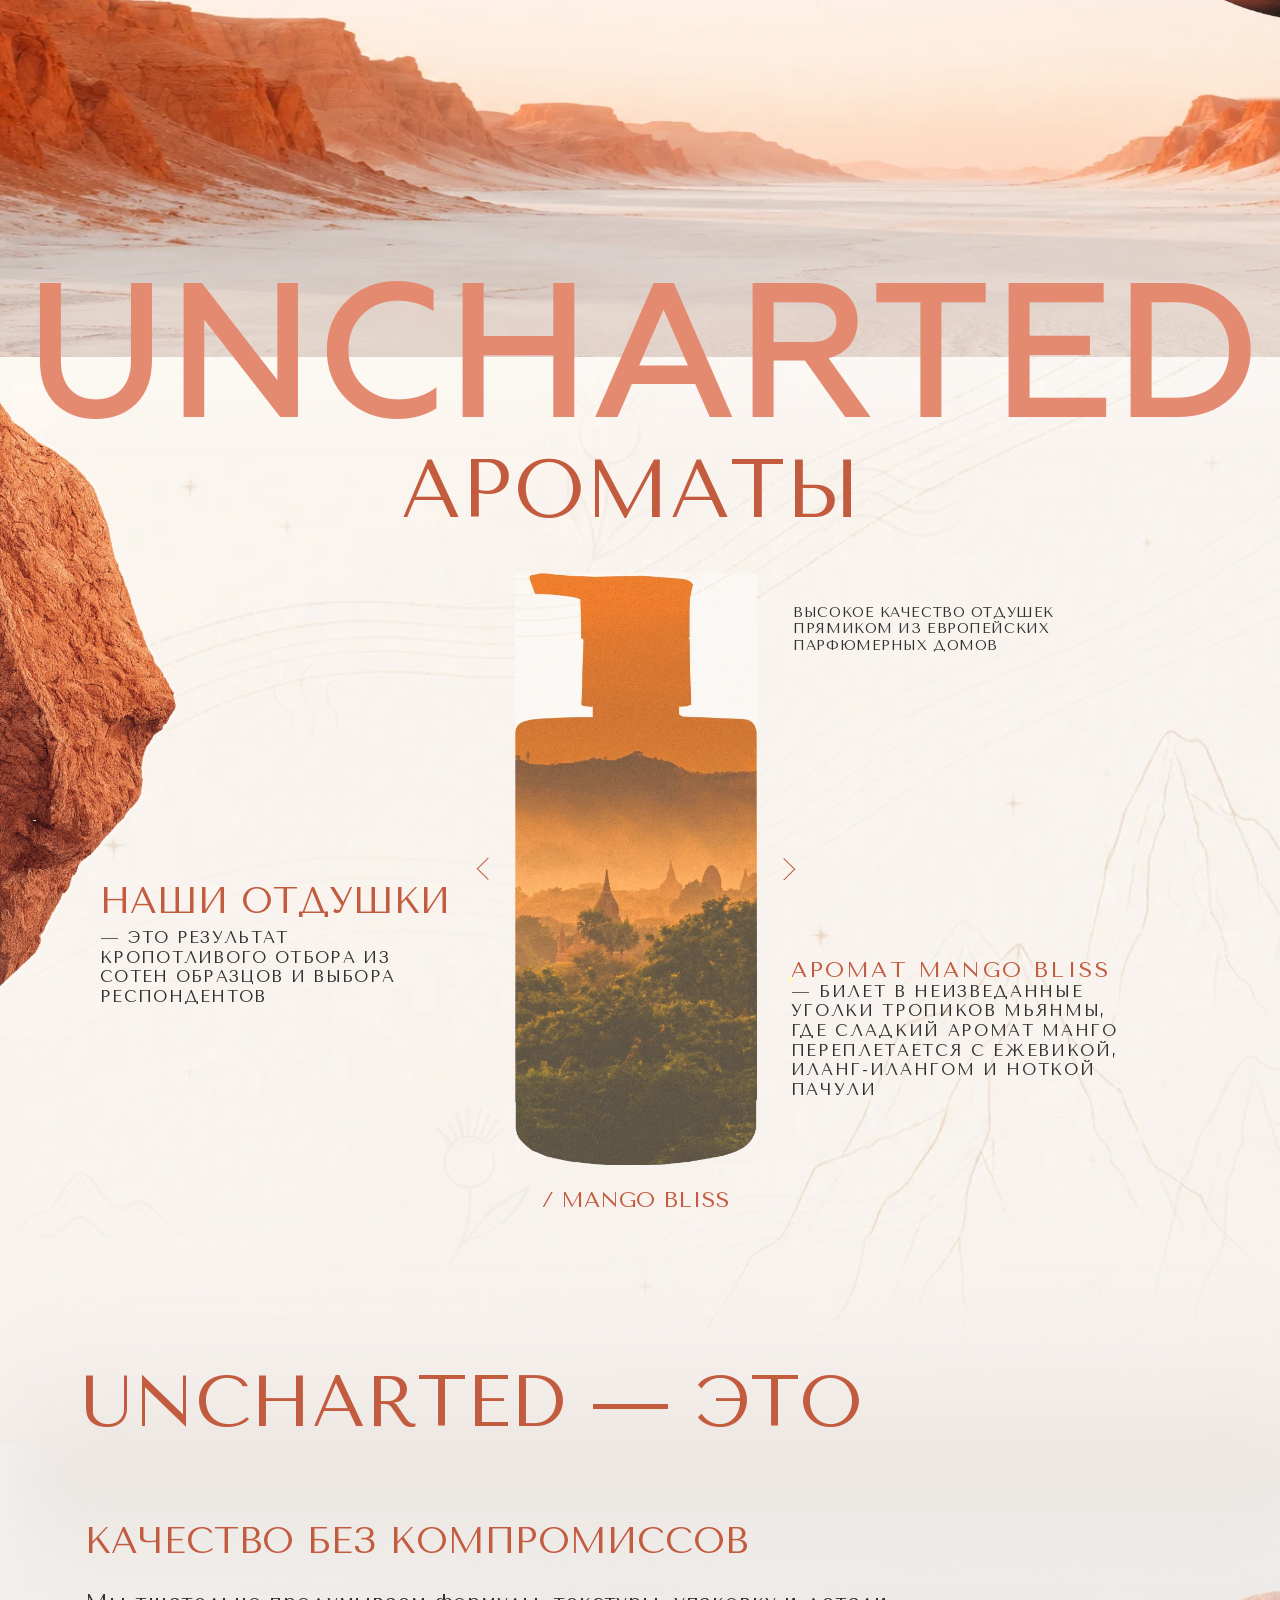
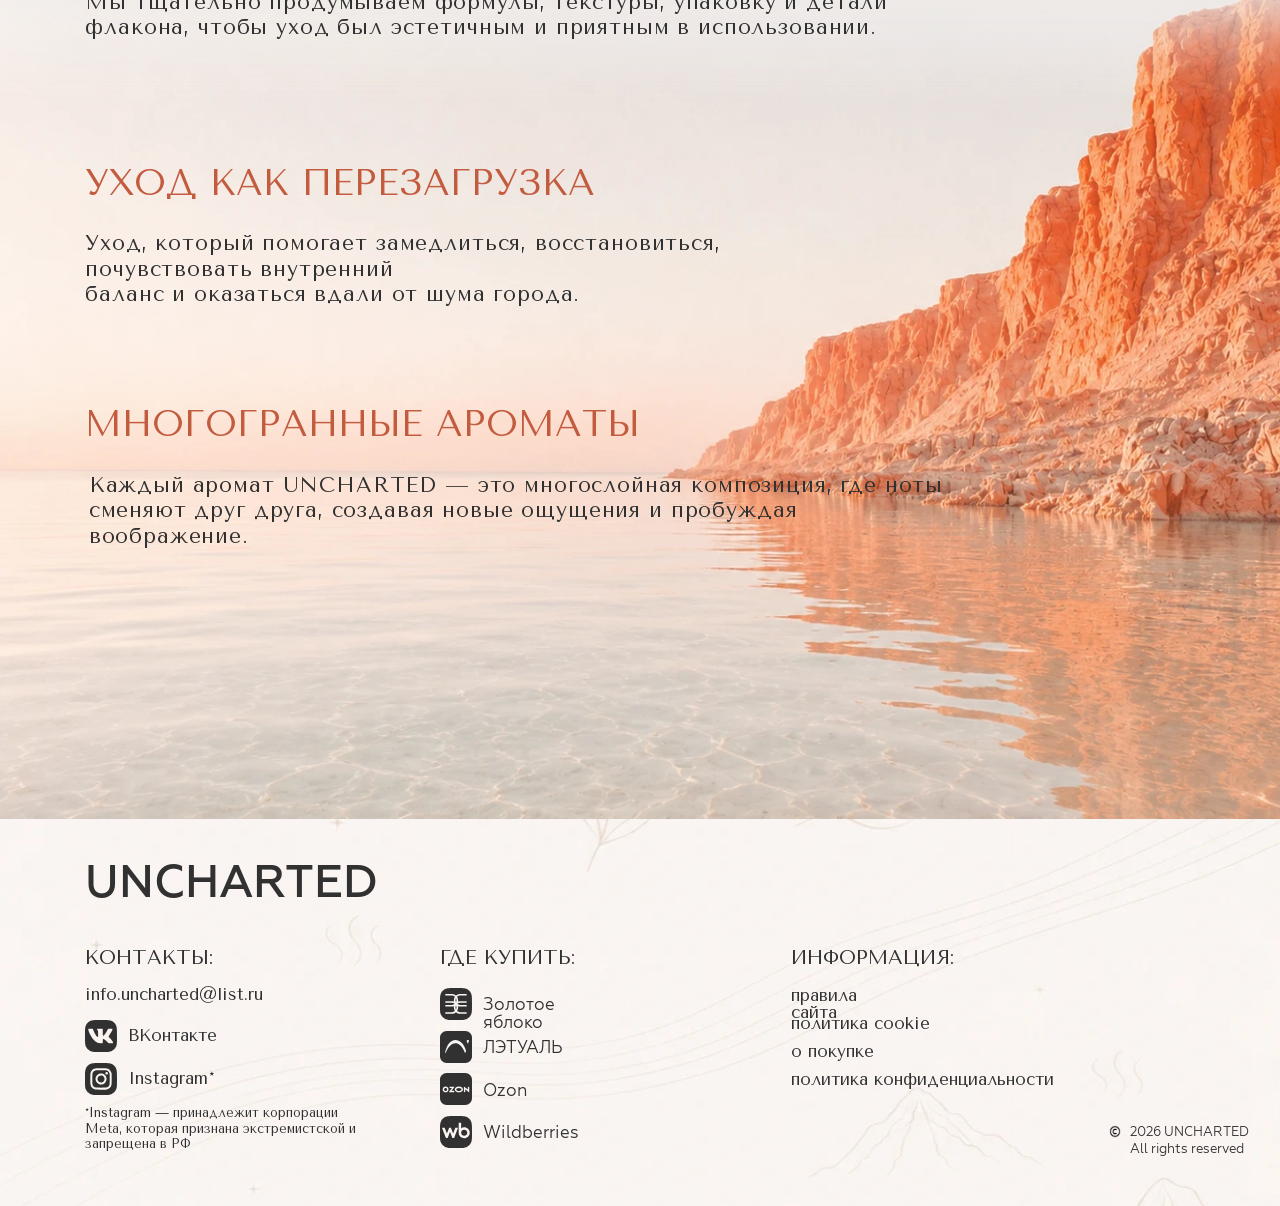
==== commit dfe09e96: "Restore direct marketplace cards" ====
--- a/index.html
+++ b/index.html
@@ -544,6 +544,6 @@
   fit();
 })();
 </script>
-<script src="shaders.js" defer></script><script src="app.js?v=20260717-7" defer></script>
+<script src="shaders.js" defer></script><script src="app.js?v=20260717-8" defer></script>
 </body>
 </html>
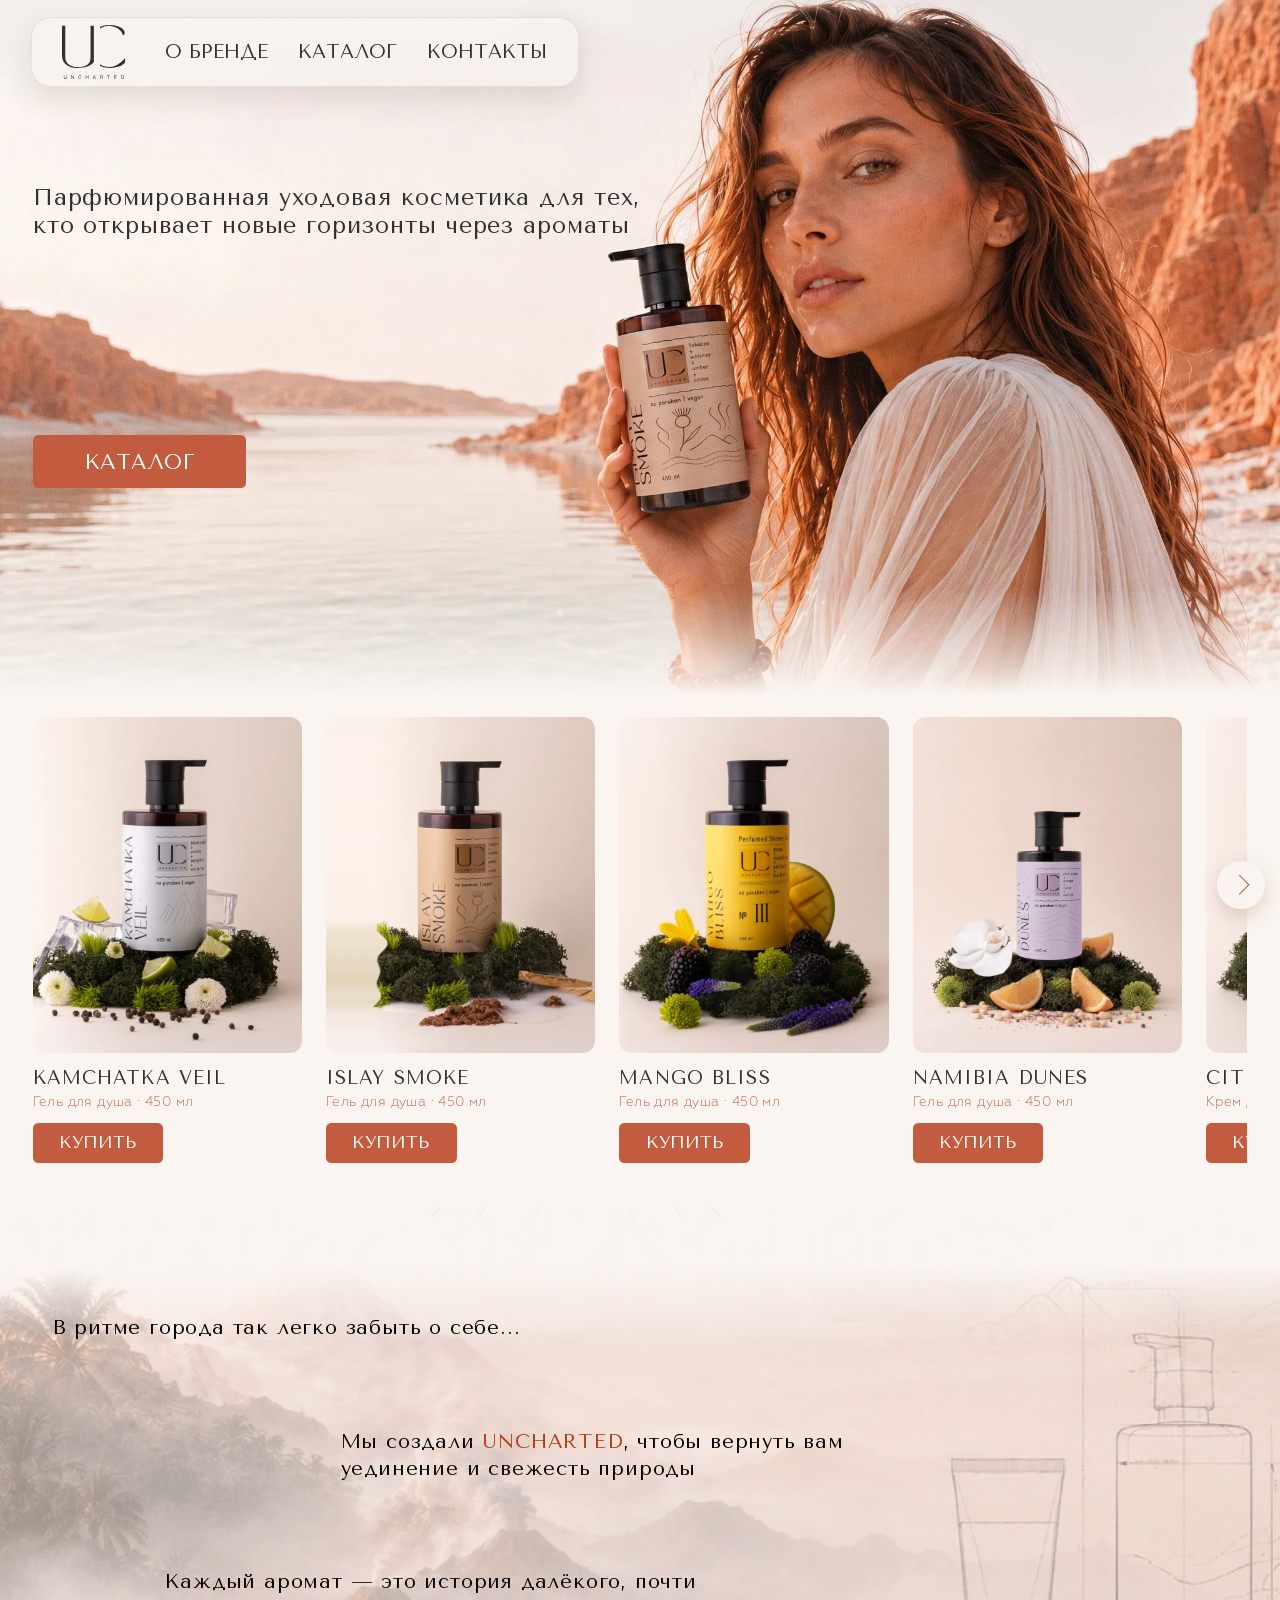
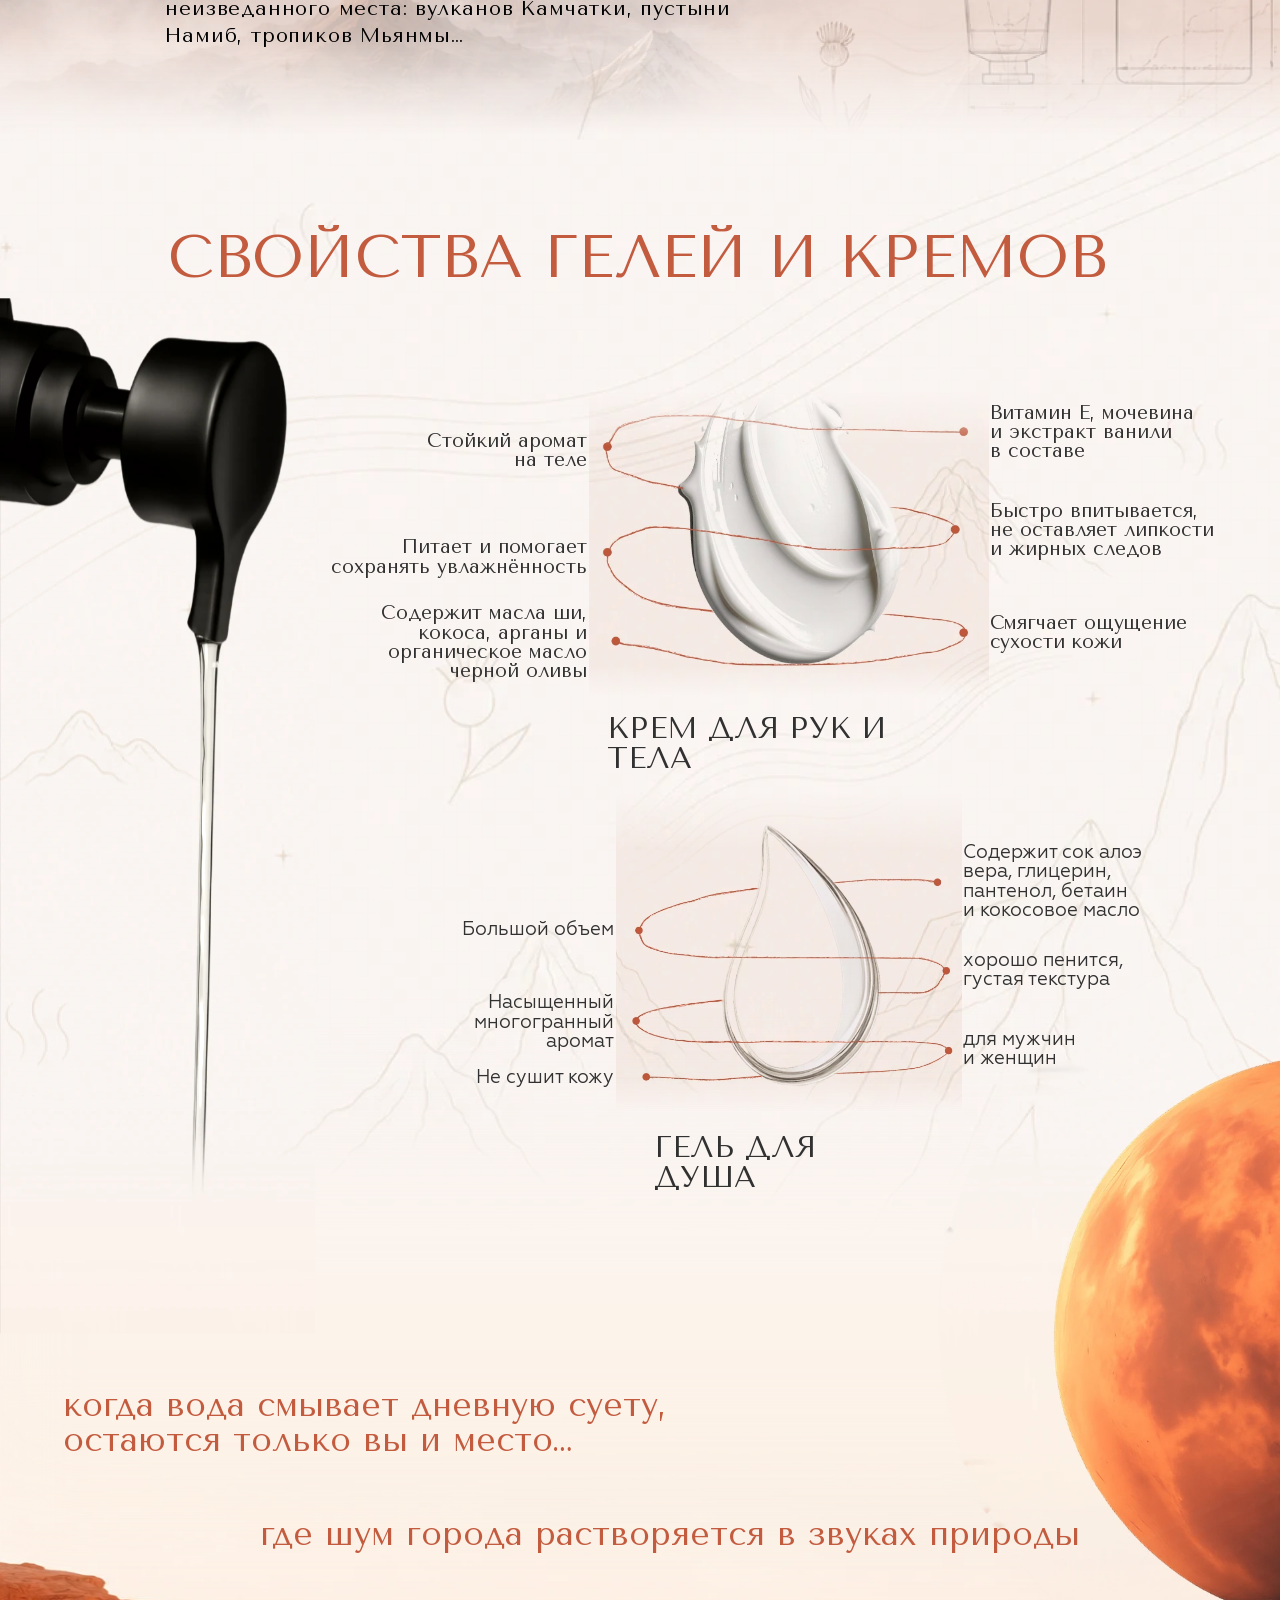
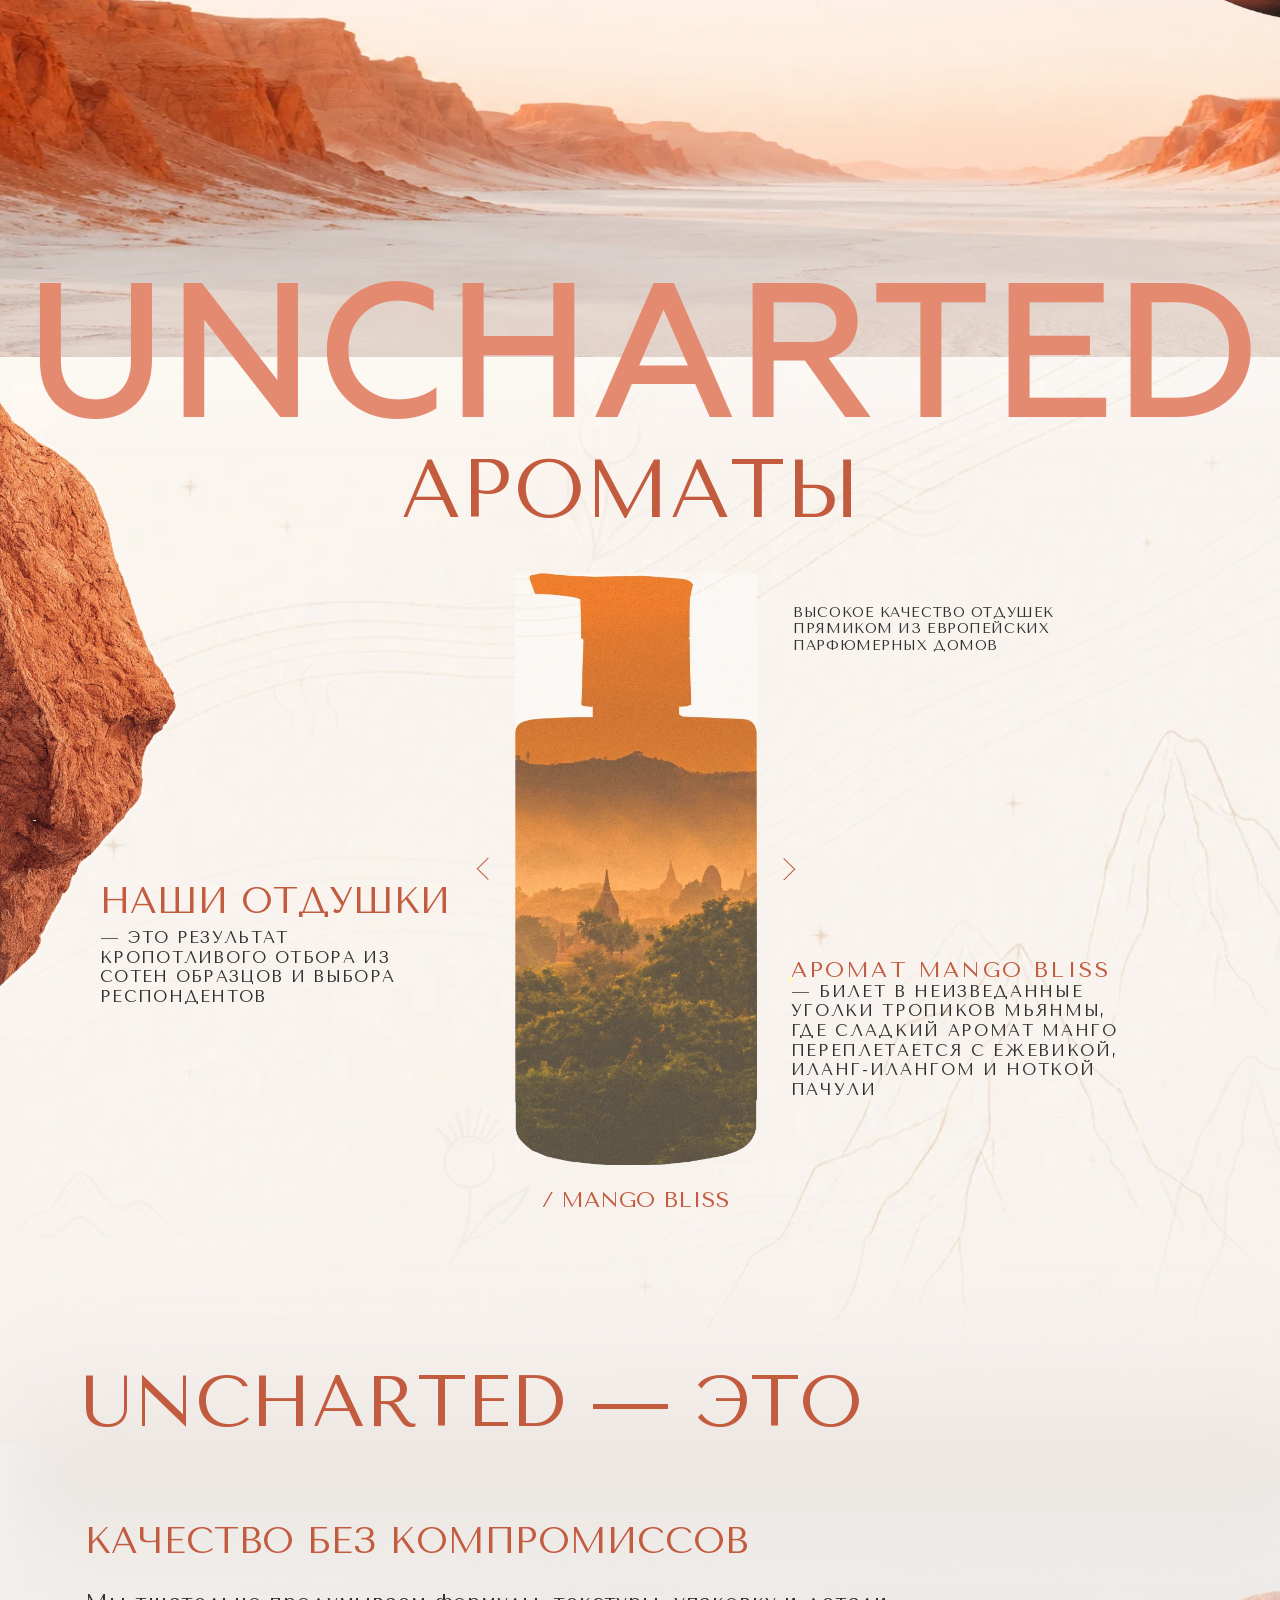
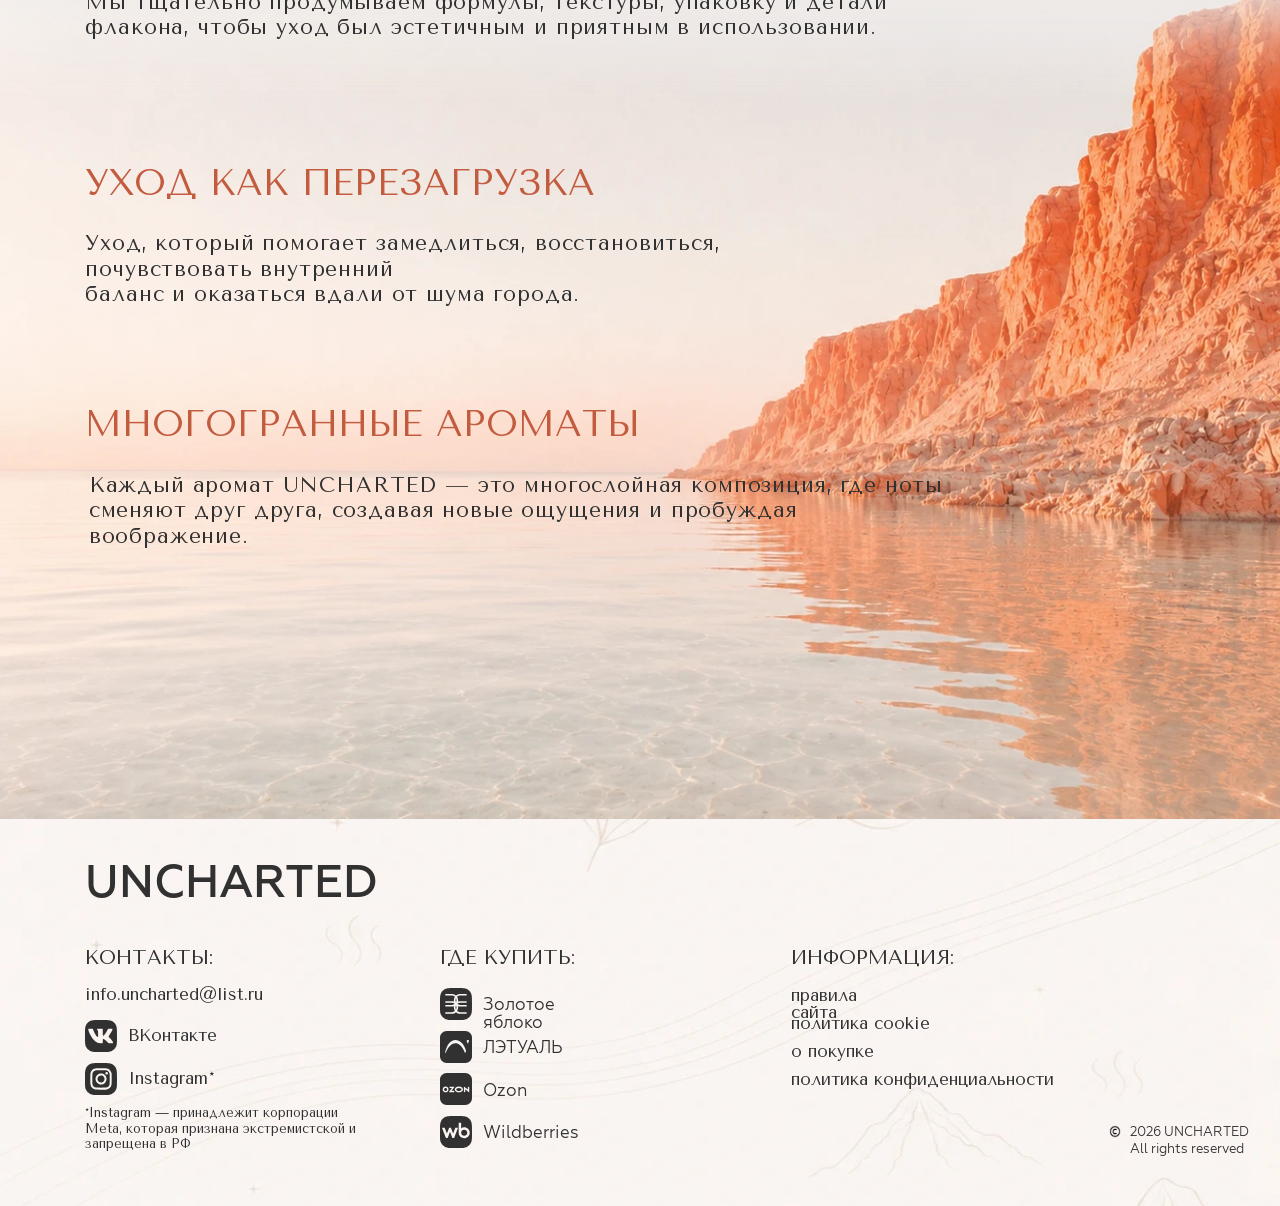
==== commit d894c95f: "Add hero fog to mobile" ====
--- a/index.html
+++ b/index.html
@@ -23,7 +23,7 @@
 <link rel="preload" as="image" href="public/images/m/hero-woman.webp" media="(max-width: 768px)">
 <link rel="preload" as="image" href="public/images/render/hero-woman.webp" media="(min-width: 1200px)">
 <link rel="stylesheet" href="styles.css?v=20260717-2">
-<link rel="stylesheet" href="mobile.css?v=20260717-16">
+<link rel="stylesheet" href="mobile.css?v=20260722-1">
 <link rel="stylesheet" href="anim.css?v=20260717-5">
 <script type="application/ld+json">
 {
@@ -316,6 +316,7 @@
 
   <section class="m-hero">
     <img class="m-hero-bg" src="public/images/m/hero-woman.webp" alt="">
+    <canvas class="m-hero-fog" data-shader="mobile-fog" aria-hidden="true"></canvas>
     <div class="m-hero-inner m-rv">
       <h1 class="m-hero-text">Парфюмированная уходовая косметика для&nbsp;тех, кто открывает новые горизонты через&nbsp;ароматы</h1>
       <a class="m-btn" href="catalog.html">каталог</a>
@@ -544,6 +545,6 @@
   fit();
 })();
 </script>
-<script src="shaders.js" defer></script><script src="app.js?v=20260717-8" defer></script>
+<script src="shaders.js" defer></script><script src="app.js?v=20260722-1" defer></script>
 </body>
 </html>
--- a/mobile.css
+++ b/mobile.css
@@ -230,6 +230,19 @@
       linear-gradient(90deg, transparent 0, rgba(0, 0, 0, .65) 64px, #000 118px);
     -webkit-mask-composite: source-in;
             mask-composite: intersect;
+  }
+
+  .m-hero-fog {
+    position: absolute;
+    inset: 0;
+    z-index: 2;
+    width: 100%;
+    height: 100%;
+    pointer-events: none;
+  }
+
+  body:not(.m-webgl-on) .m-hero-fog {
+    display: none;
   }
 
   .m-hero-inner {
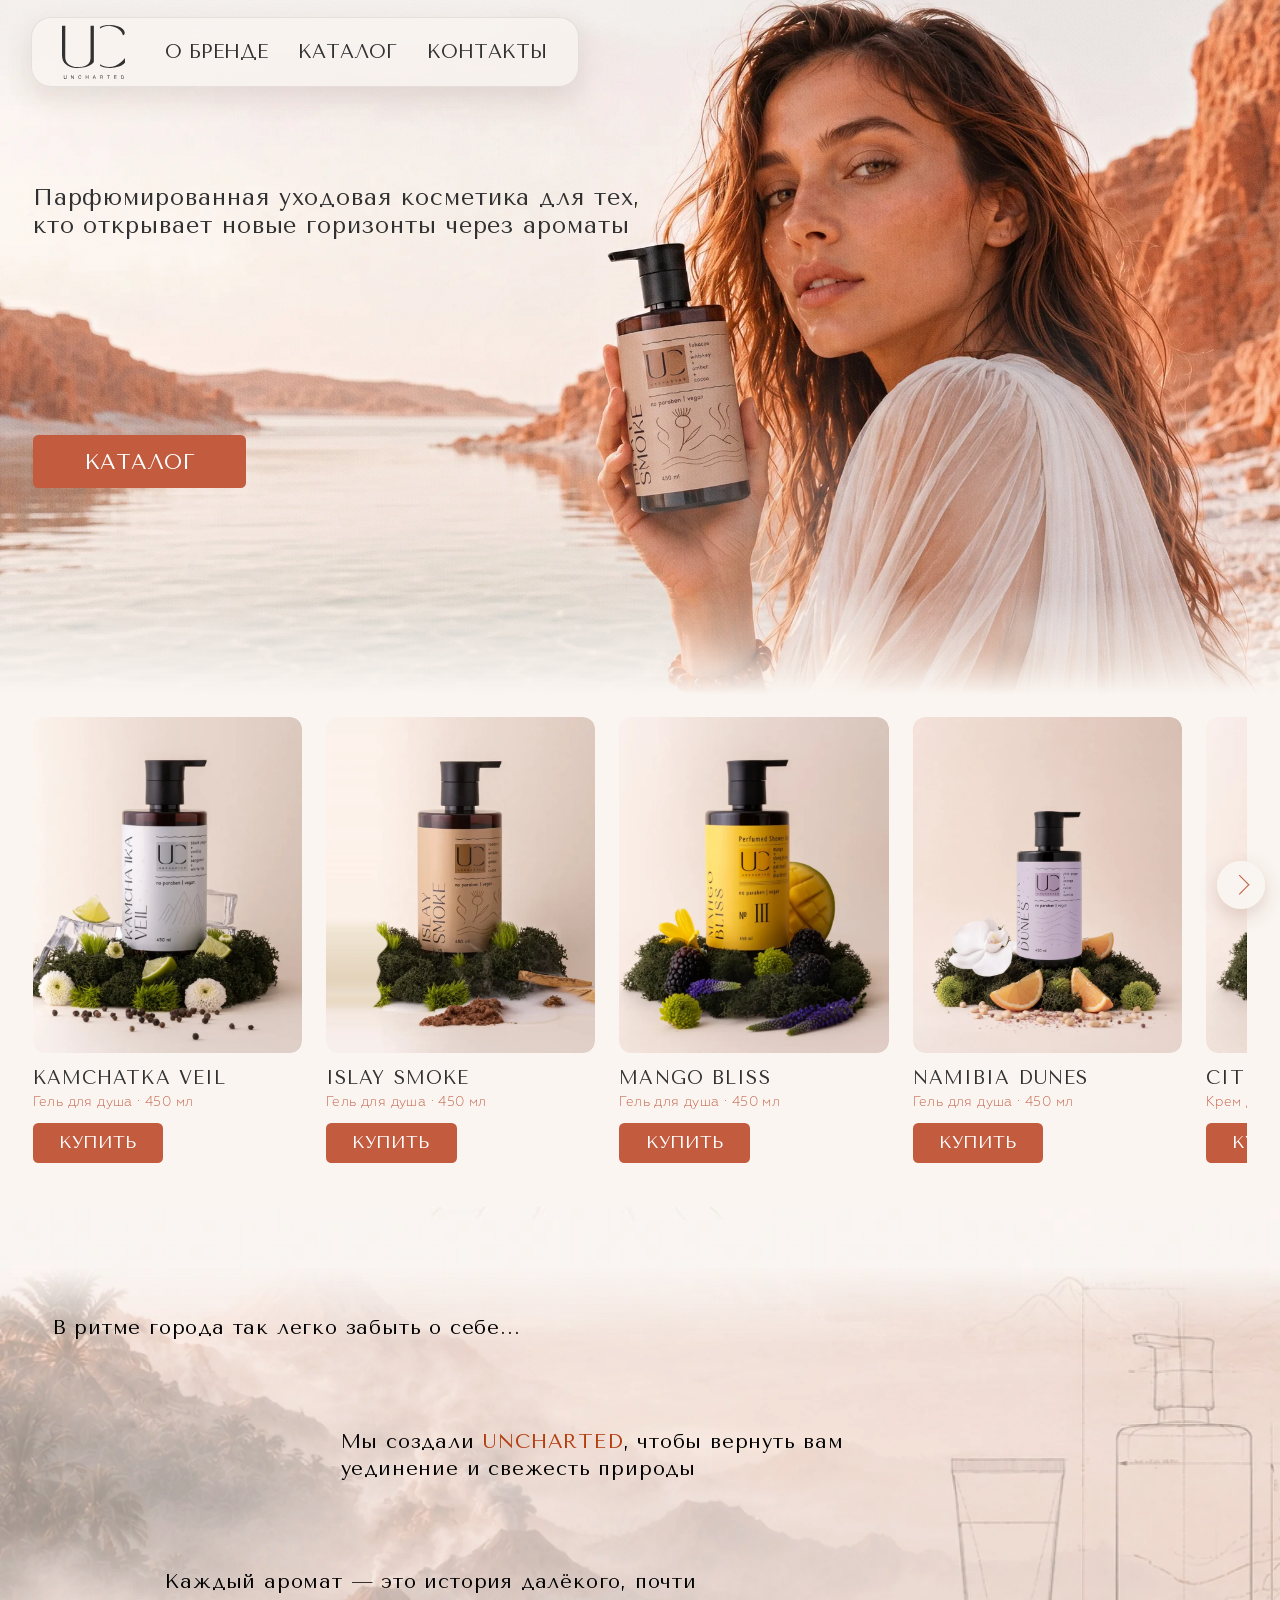
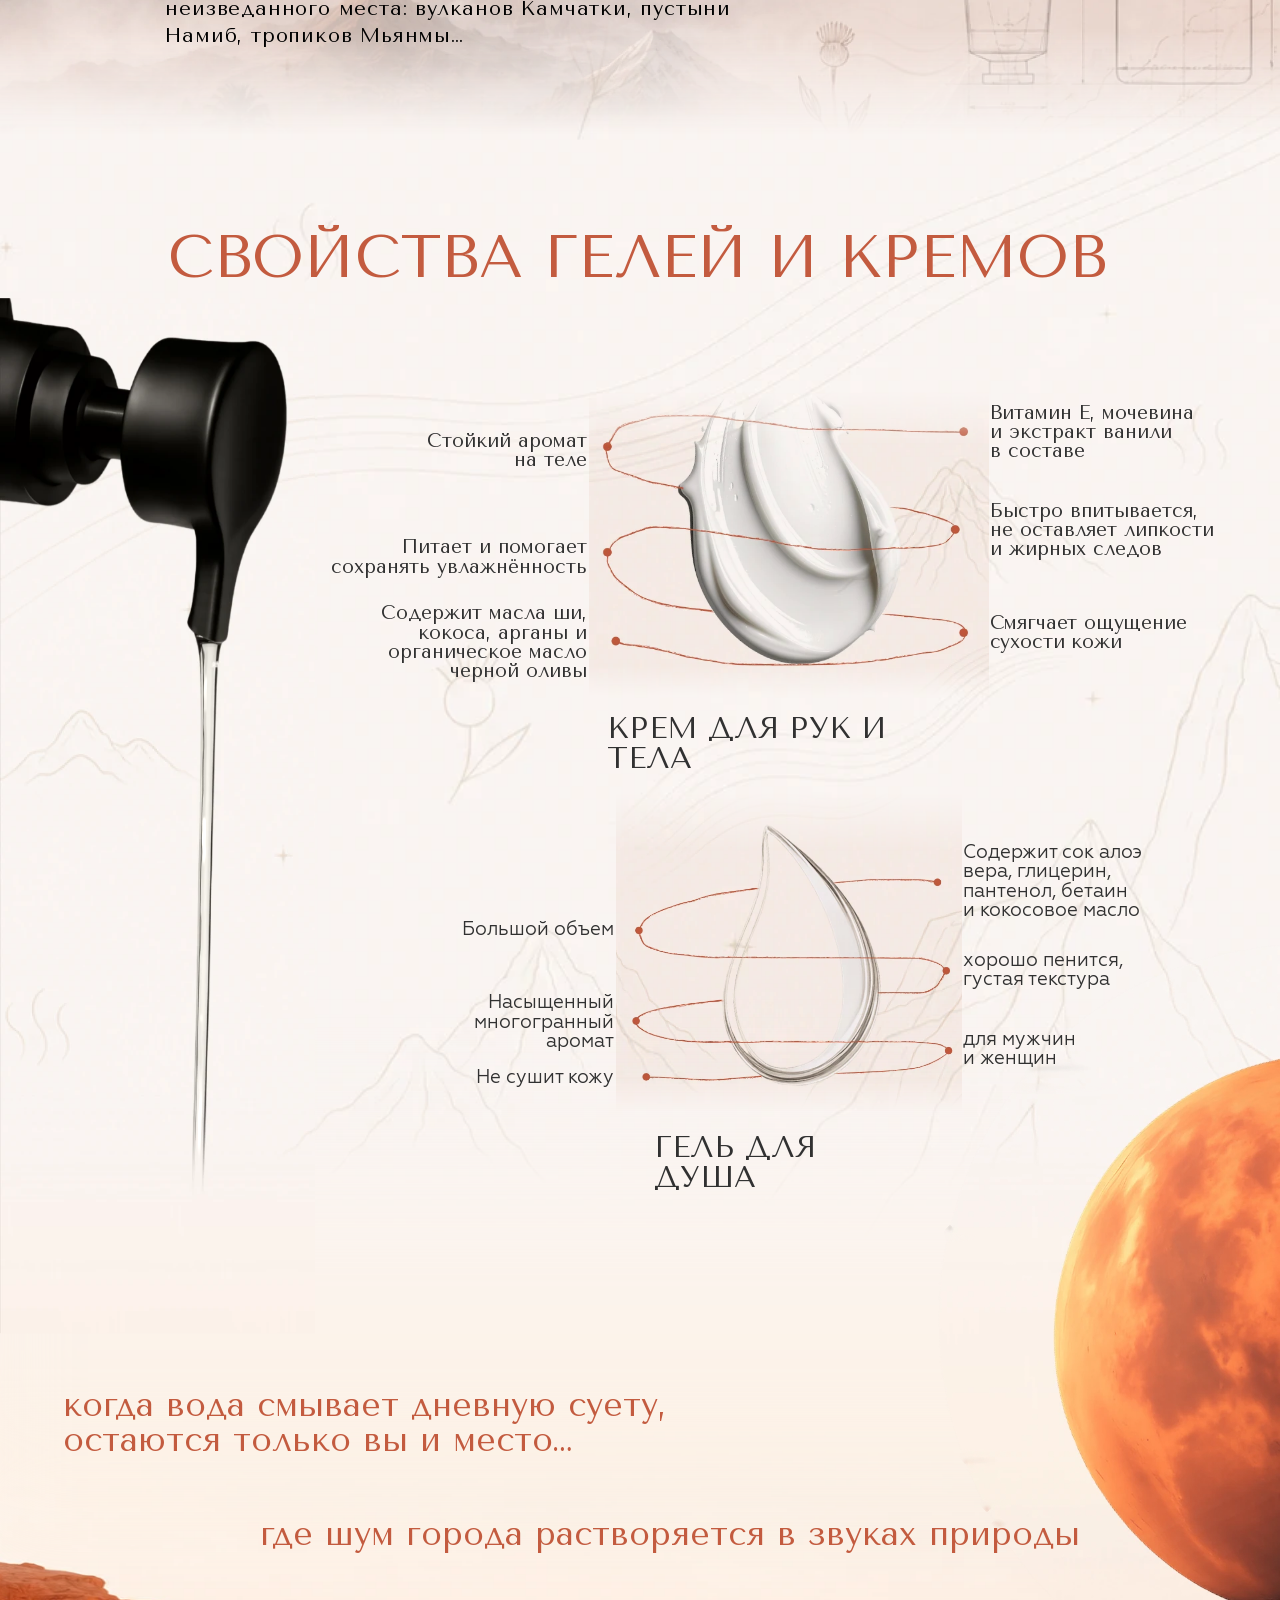
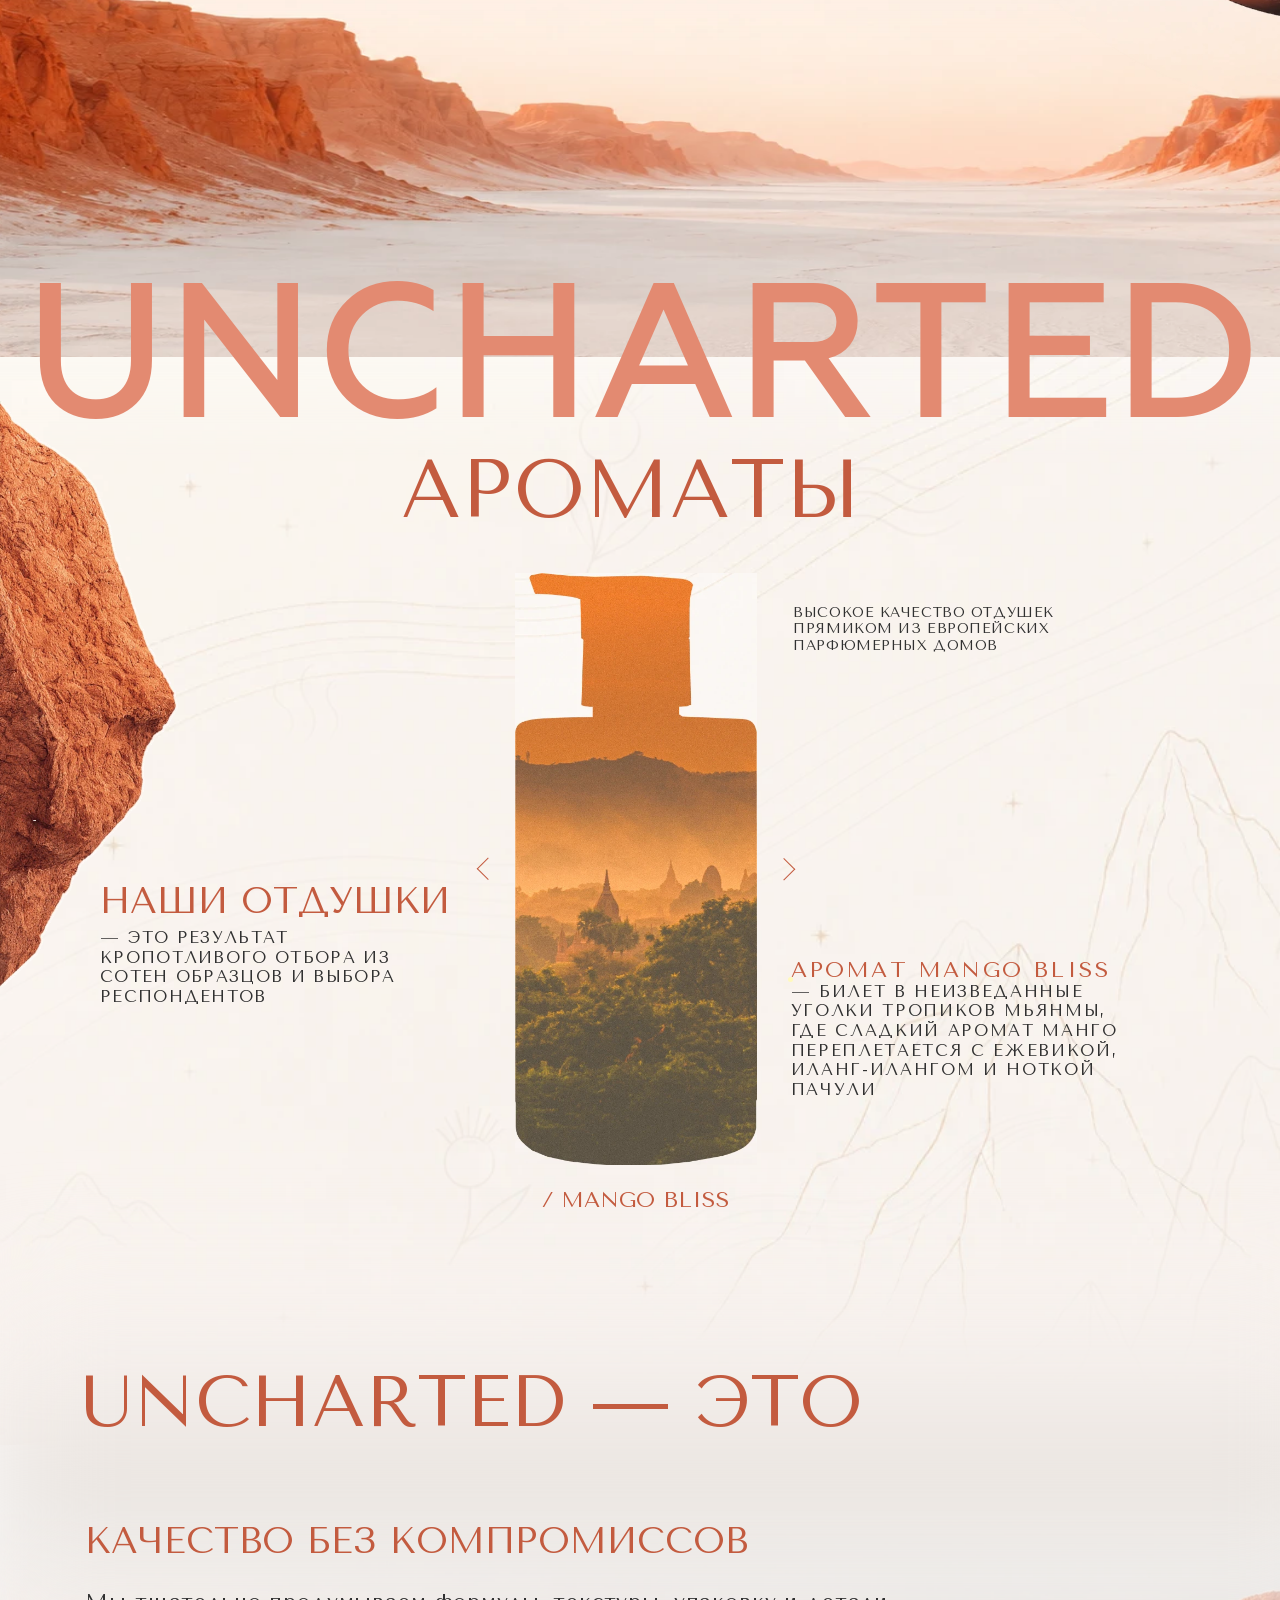
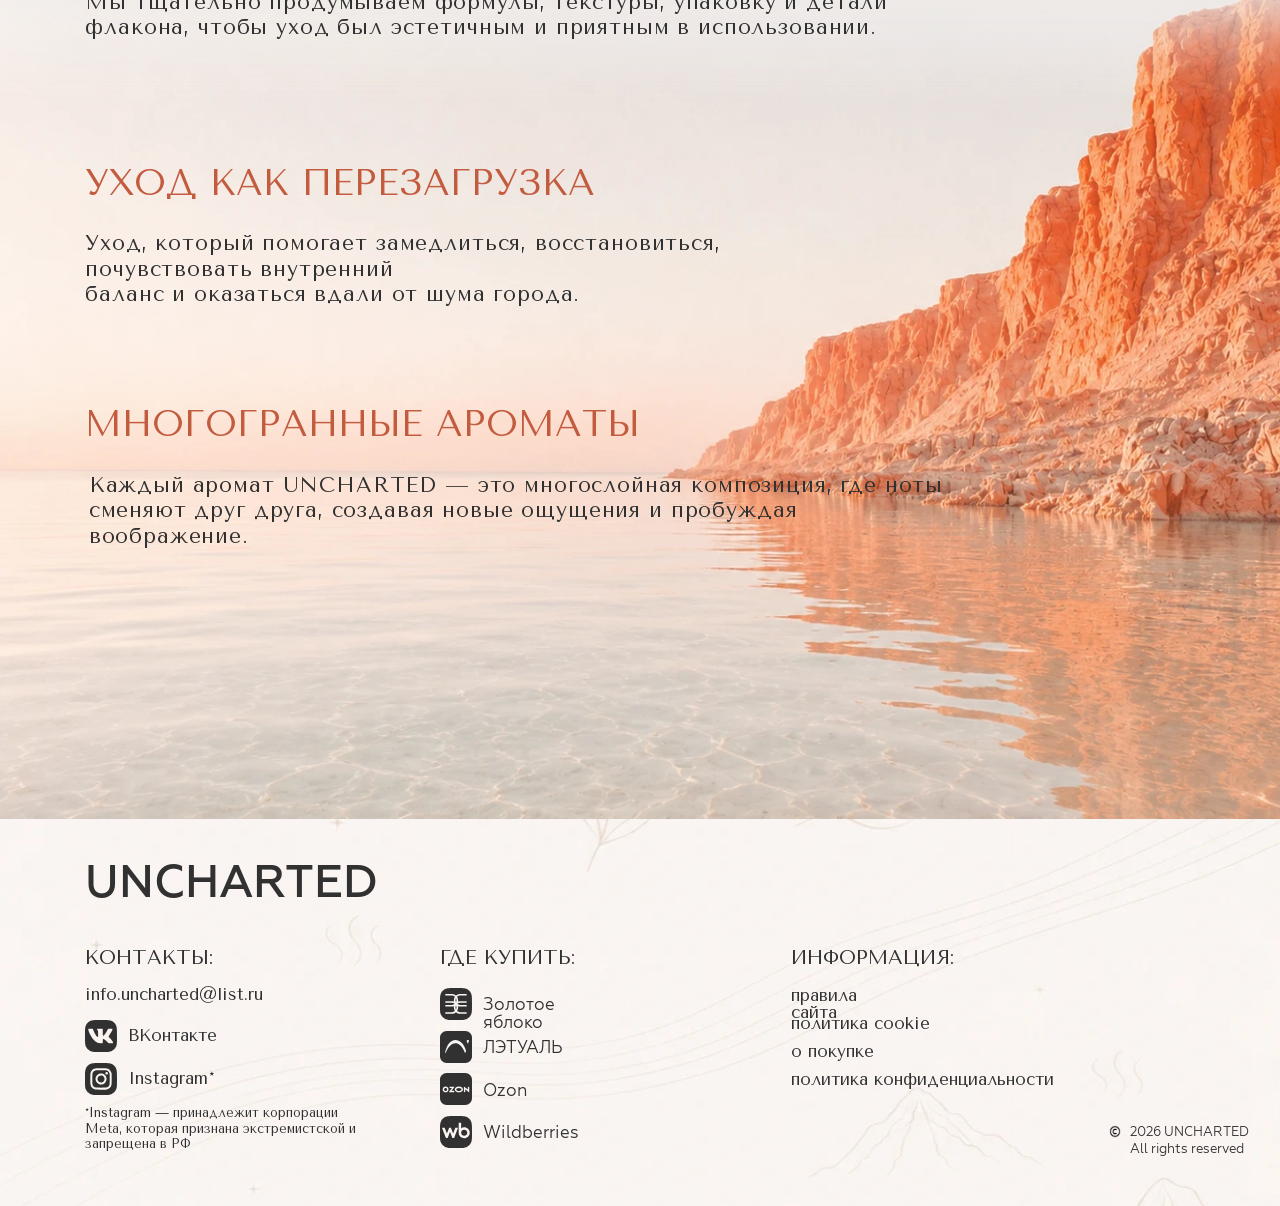
==== commit 444f25e2: "Fix catalog chrome and restore Ozon cards" ====
--- a/index.html
+++ b/index.html
@@ -545,6 +545,6 @@
   fit();
 })();
 </script>
-<script src="shaders.js" defer></script><script src="app.js?v=20260722-1" defer></script>
+<script src="shaders.js" defer></script><script src="app.js?v=20260722-2" defer></script>
 </body>
 </html>
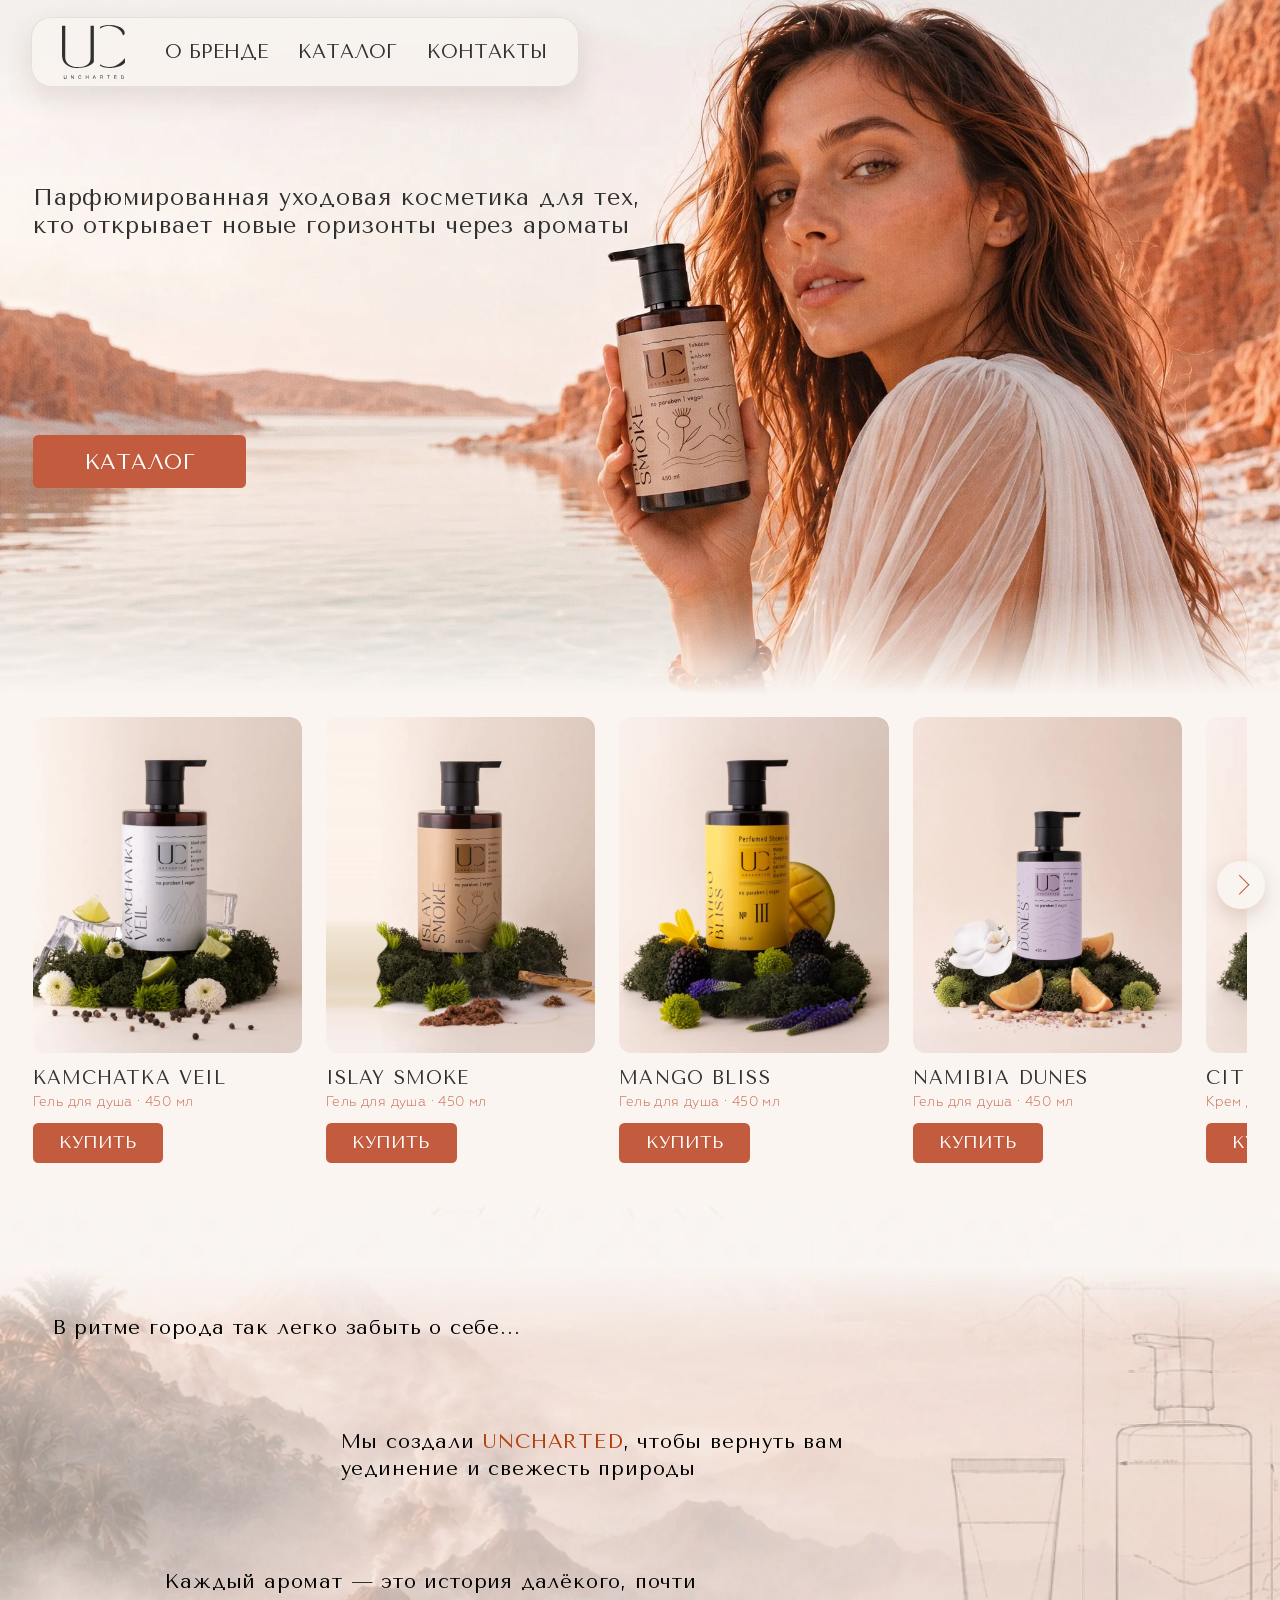
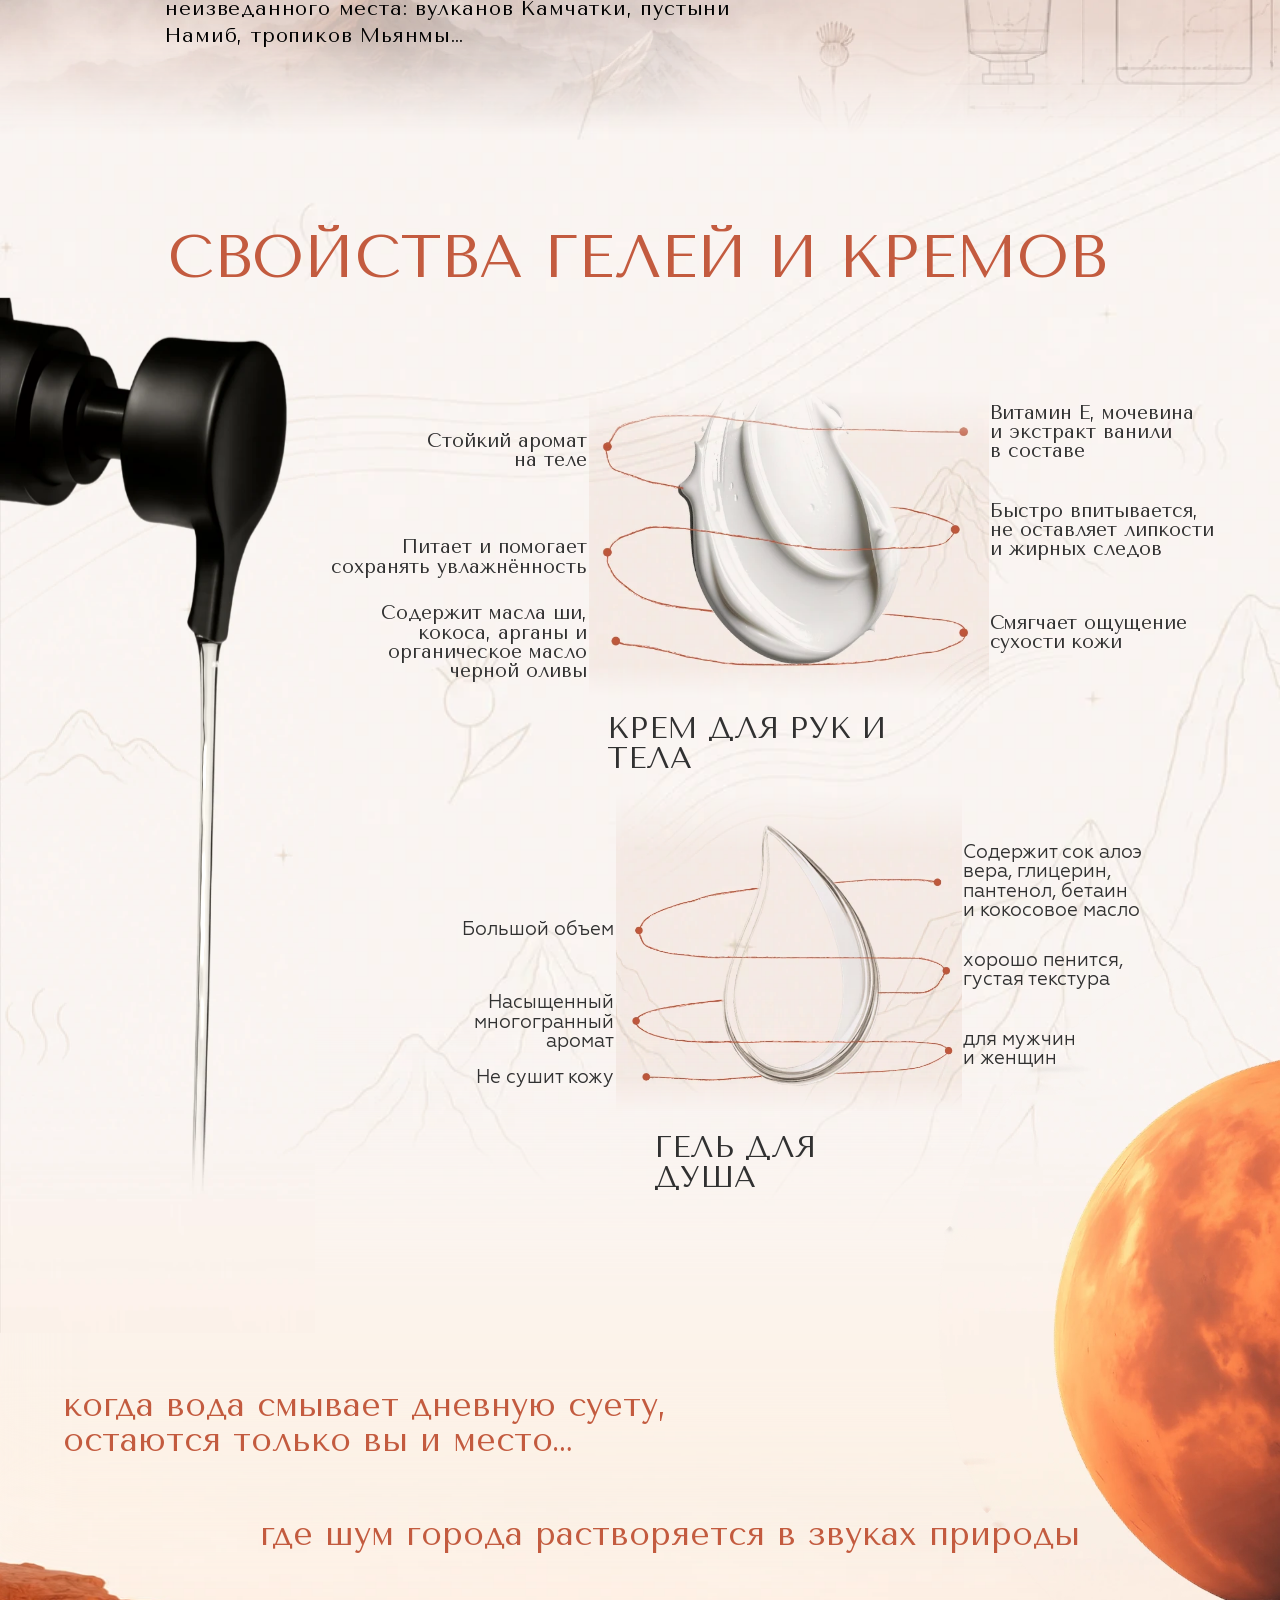
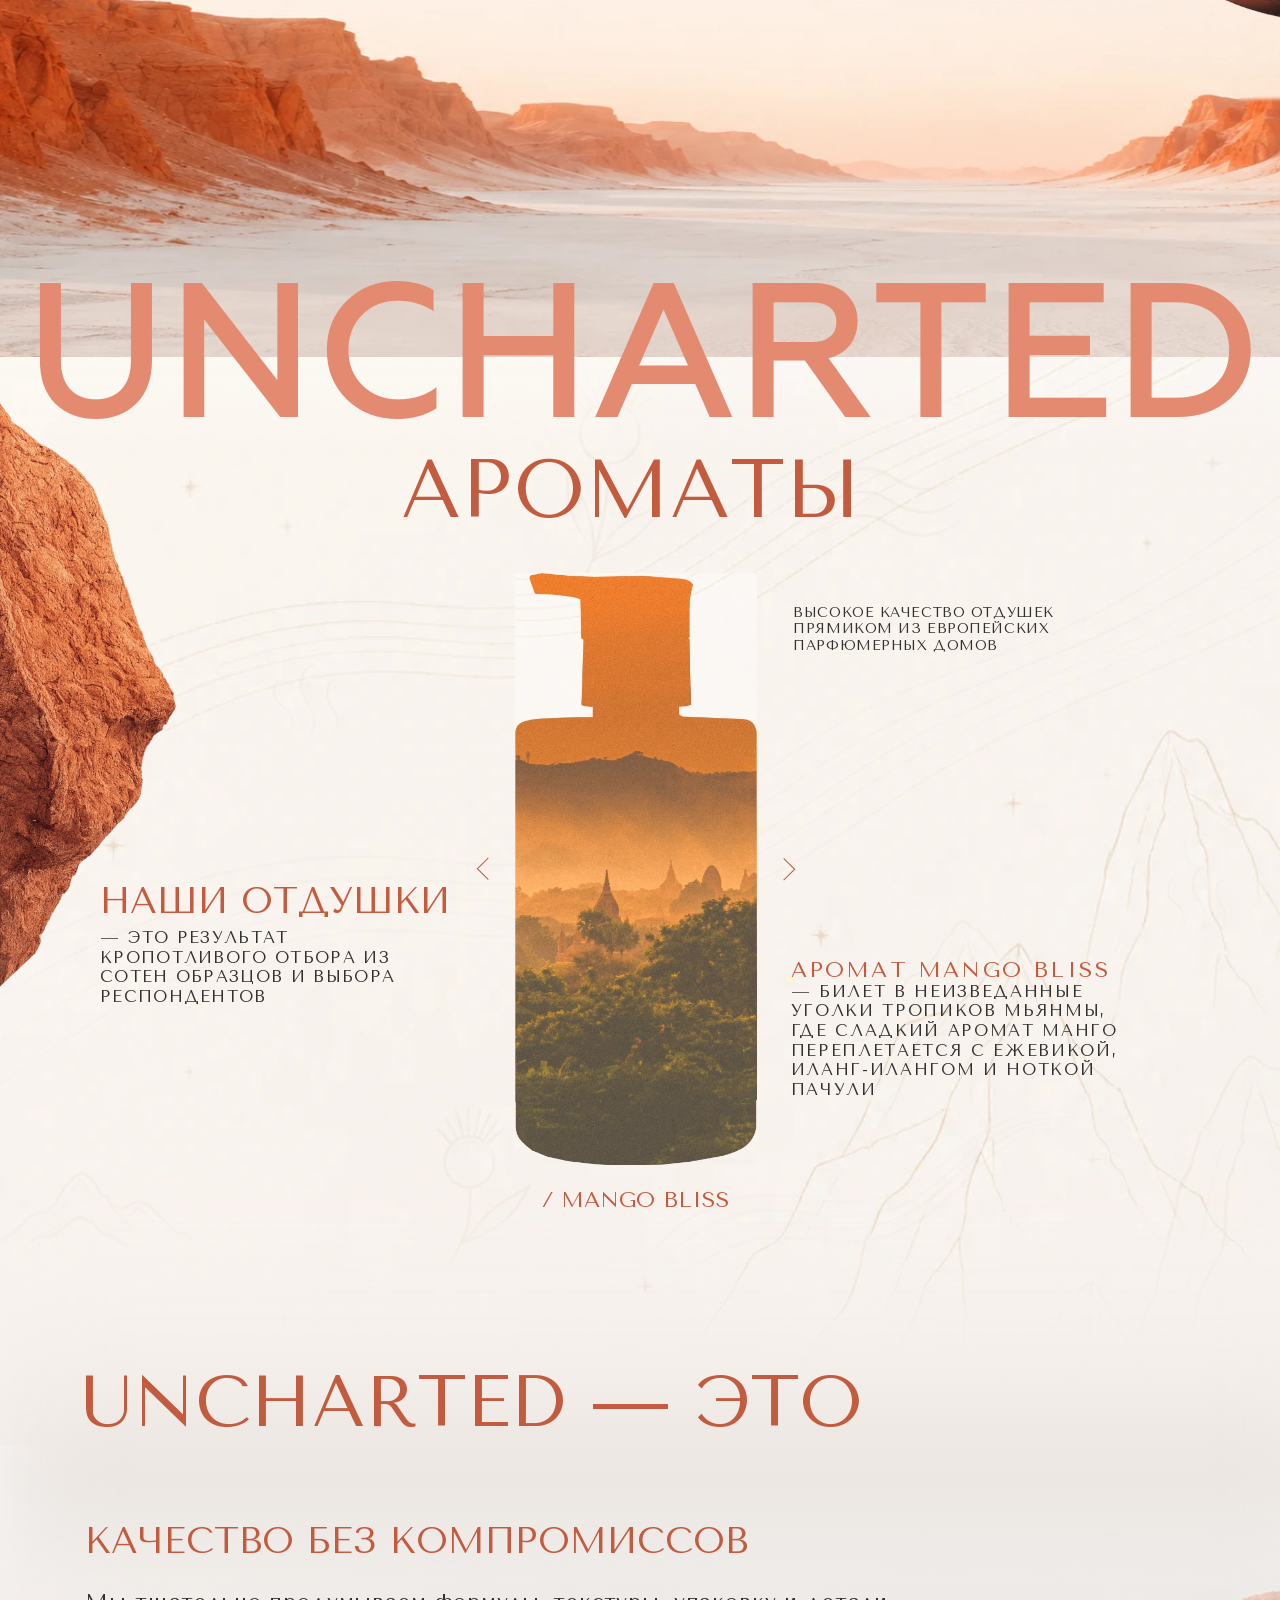
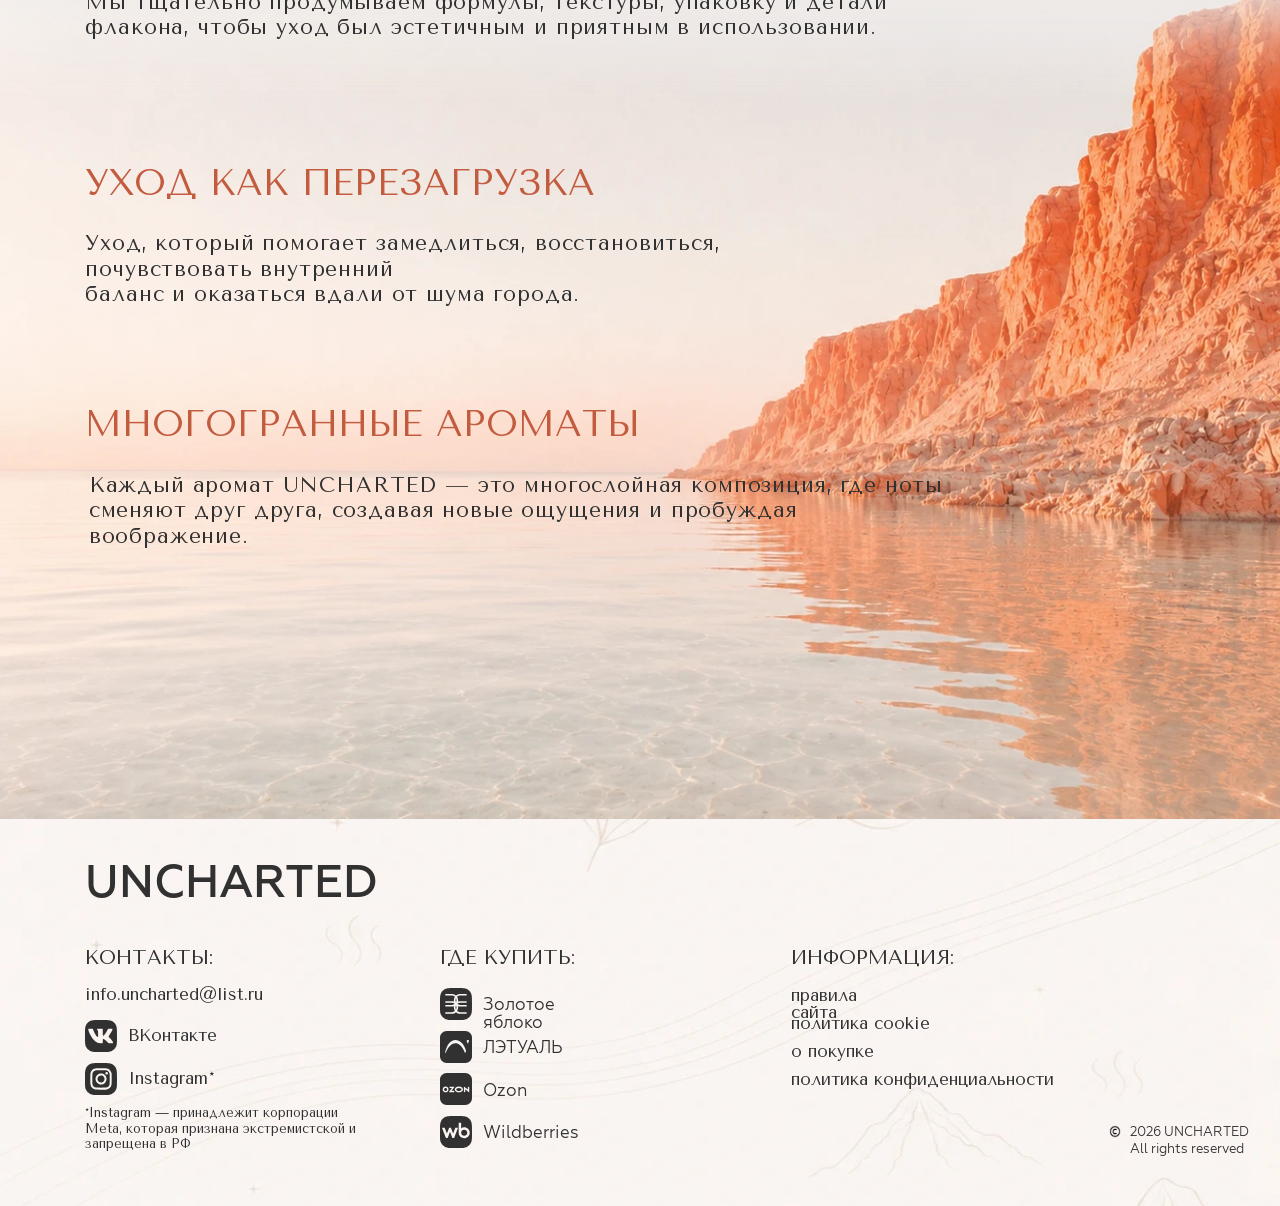
==== commit 4748a62b: "Complete four-store product links" ====
--- a/index.html
+++ b/index.html
@@ -545,6 +545,6 @@
   fit();
 })();
 </script>
-<script src="shaders.js" defer></script><script src="app.js?v=20260722-2" defer></script>
+<script src="shaders.js" defer></script><script src="app.js?v=20260722-3" defer></script>
 </body>
 </html>
